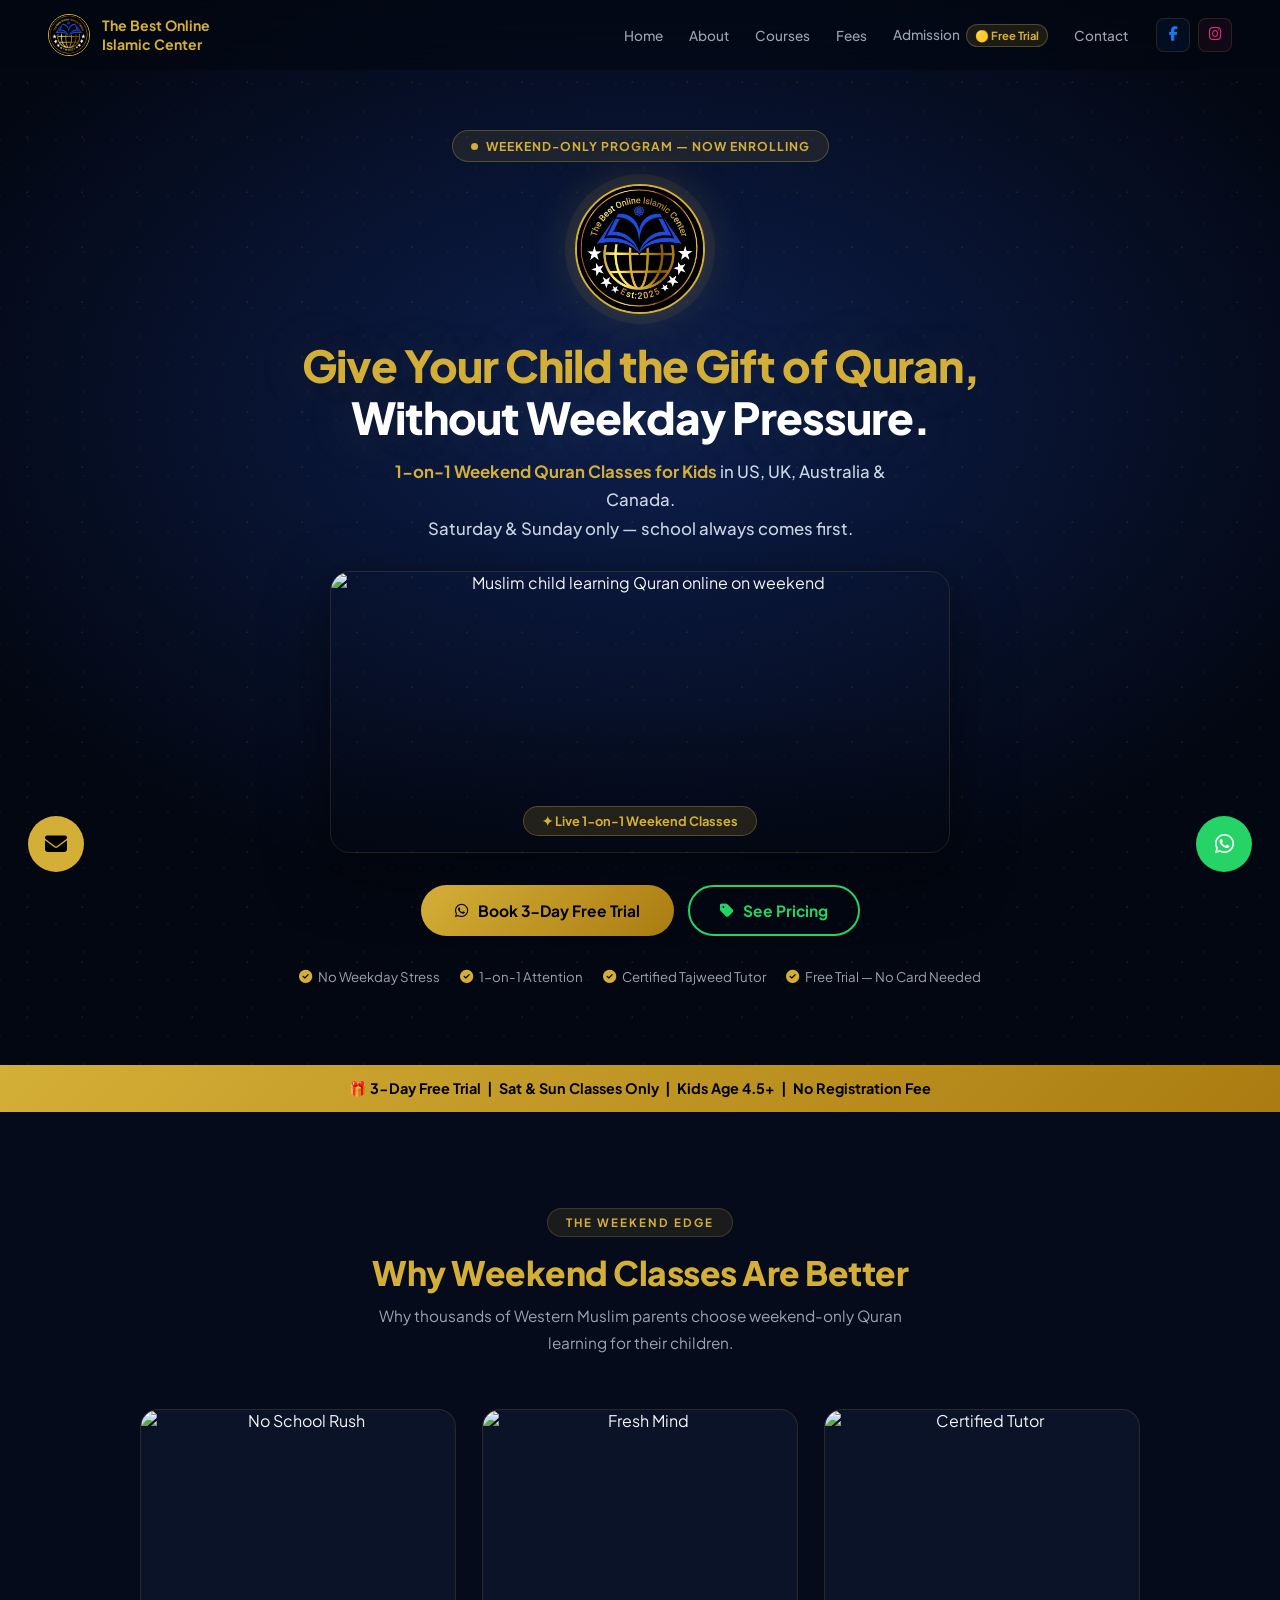
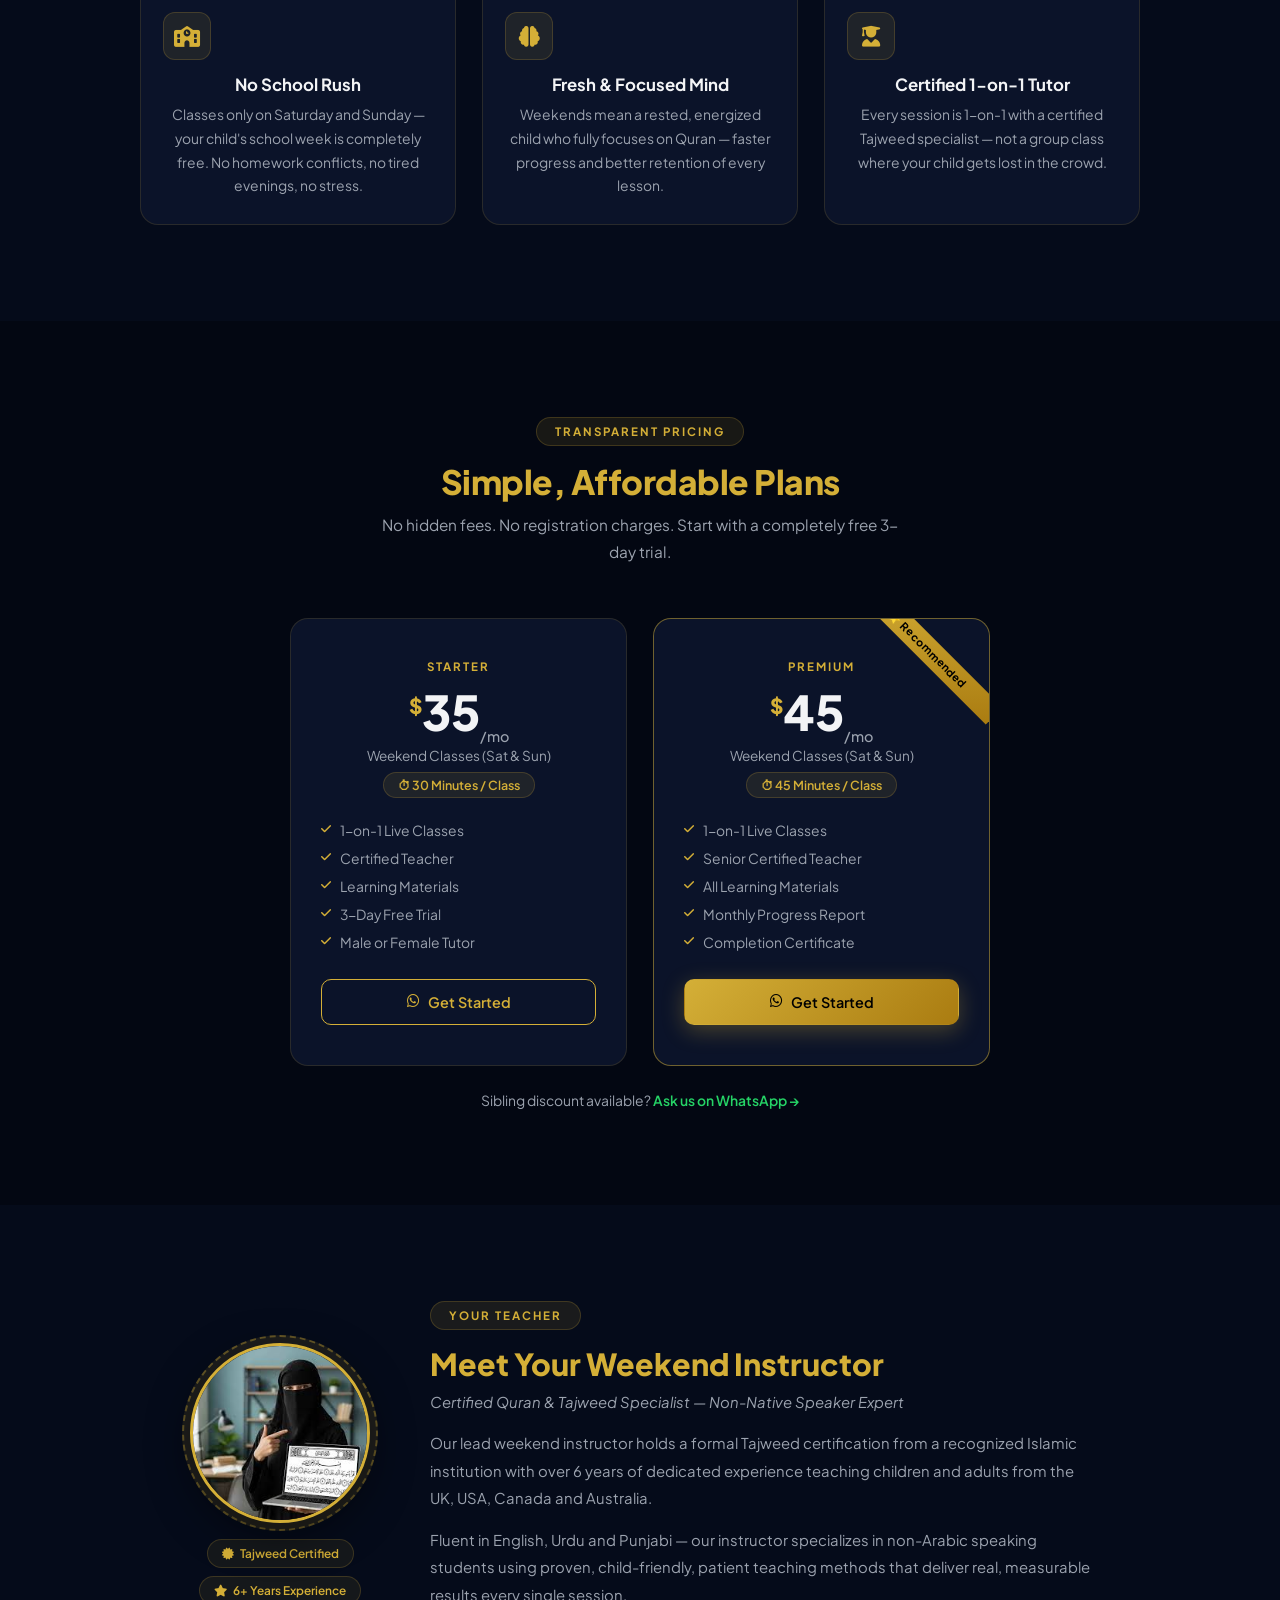
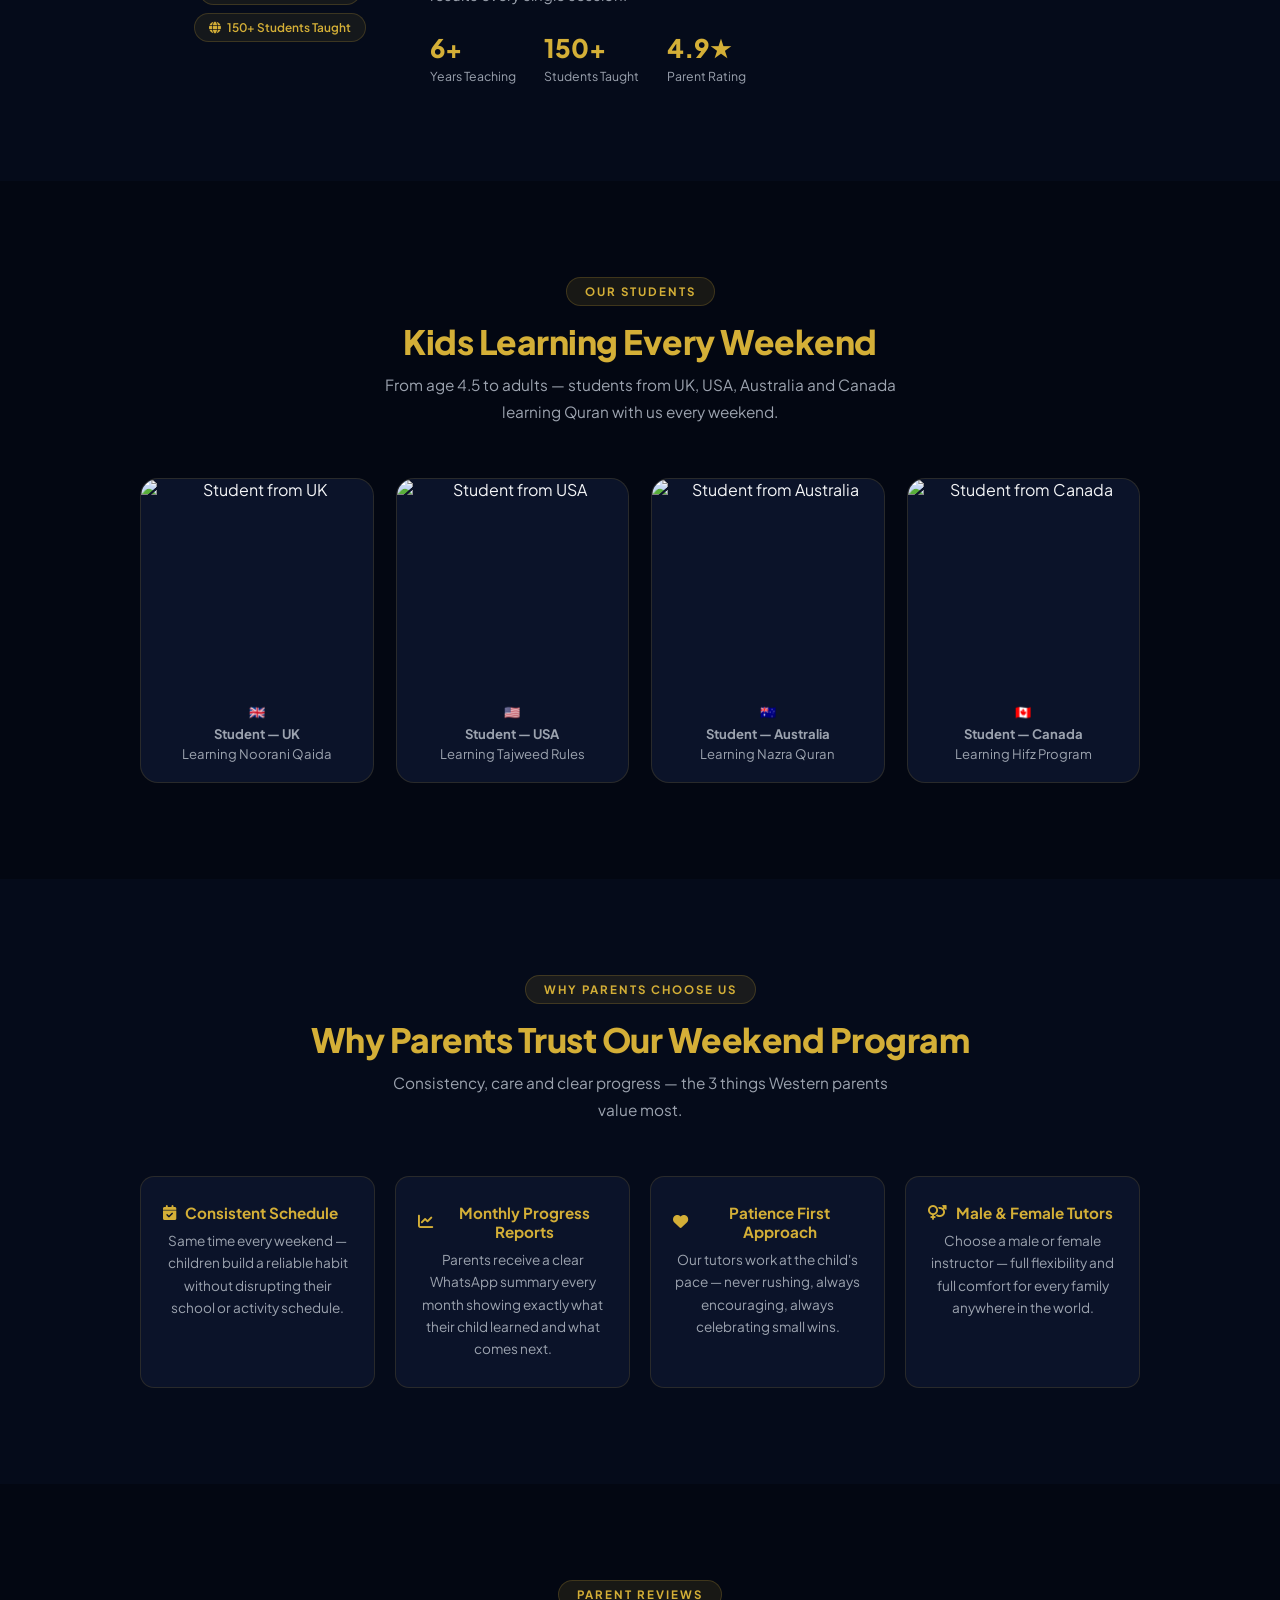
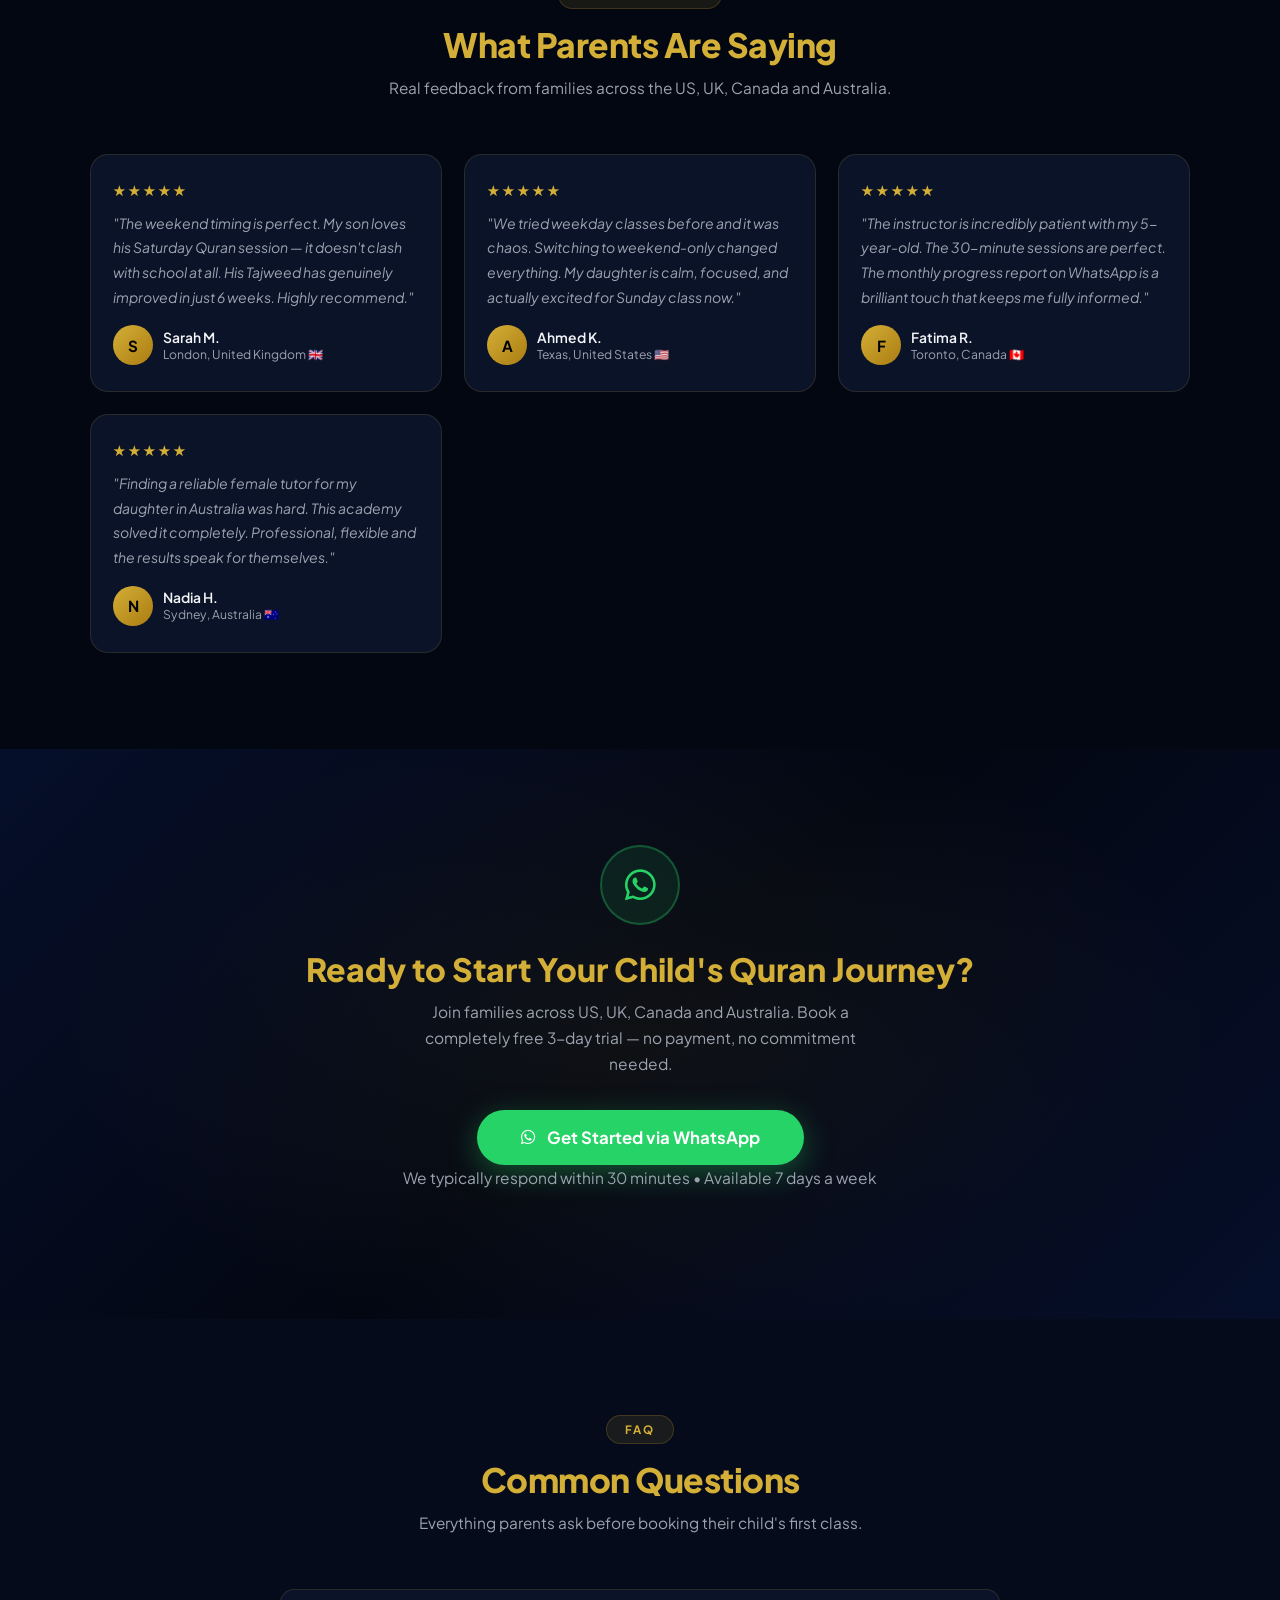
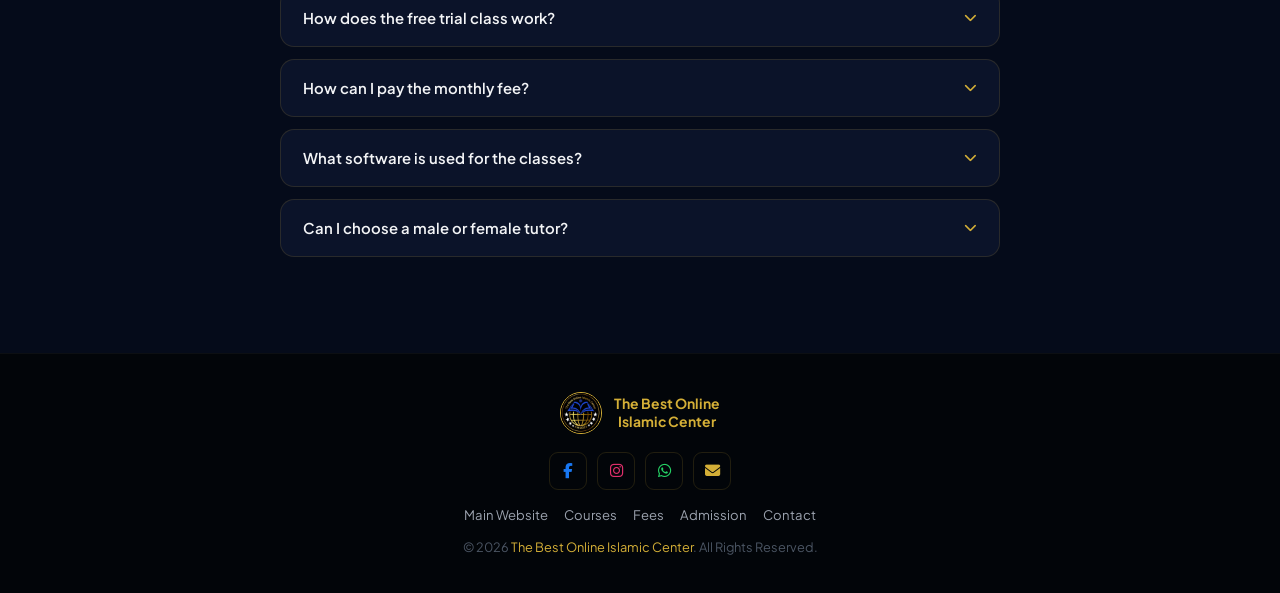
==== weekend/index.html @ c12f4751 "Add files via upload" ====
<!DOCTYPE html>
<html lang="en">
<head>
<meta charset="UTF-8">
<meta name="viewport" content="width=device-width, initial-scale=1.0">
<title>Weekend Quran Classes for Kids | The Best Online Islamic Center</title>
<meta name="description" content="1-on-1 Weekend Quran classes for kids in US, UK, Australia and Canada. No weekday stress. Certified tutors. Book your free 3-day trial today.">
<link rel="preconnect" href="https://fonts.googleapis.com">
<link rel="preconnect" href="https://fonts.gstatic.com" crossorigin>
<link href="https://fonts.googleapis.com/css2?family=Plus+Jakarta+Sans:wght@400;500;600;700;800&display=swap" rel="stylesheet">
<link rel="stylesheet" href="https://cdnjs.cloudflare.com/ajax/libs/font-awesome/6.5.0/css/all.min.css">
<style>
:root{
  --gold:#D4AF37;--gold-dark:#AA7C11;
  --bg:#030712;--bg2:#050b1a;--card:#0b1329;
  --border:rgba(212,175,55,0.15);--border-h:rgba(212,175,55,0.45);
  --text:#f3f4f6;--muted:#9ca3af;
  --green:#25D366;--green-d:#1ebe57;
  --fb:#1877F2;--ig:#E1306C;--r:18px;
}
html{scroll-behavior:smooth;}
*{margin:0;padding:0;box-sizing:border-box;font-family:'Plus Jakarta Sans',sans-serif;}
body{background:var(--bg);color:var(--text);overflow-x:hidden;}

/* ══ NAVBAR ══ */
nav{position:fixed;top:0;left:0;width:100%;z-index:999;background:rgba(3,7,18,0.6);backdrop-filter:blur(20px);-webkit-backdrop-filter:blur(20px);border-bottom:1px solid transparent;height:70px;padding:0 48px;display:flex;align-items:center;justify-content:space-between;transition:all .35s;}
nav.scrolled{background:rgba(3,7,18,0.97);border-bottom-color:rgba(212,175,55,0.3);}
.nav-logo{display:flex;align-items:center;gap:12px;text-decoration:none;}
.nav-logo img{width:42px;height:42px;border-radius:50%;border:1.5px solid var(--gold);object-fit:cover;}
.nav-logo span{color:var(--gold);font-size:.88rem;font-weight:700;line-height:1.3;}
.nav-right{display:flex;align-items:center;gap:6px;}
.nav-links{display:flex;align-items:center;gap:2px;list-style:none;}
.nav-links a{color:var(--muted);text-decoration:none;font-size:.85rem;font-weight:500;padding:7px 12px;border-radius:8px;transition:all .25s;white-space:nowrap;}
.nav-links a:hover{color:var(--gold);background:rgba(212,175,55,.08);}
.nav-badge{display:inline-flex;align-items:center;gap:5px;background:rgba(212,175,55,.12);border:1px solid rgba(212,175,55,.3);color:var(--gold);font-size:.7rem;font-weight:700;padding:3px 8px;border-radius:50px;margin-left:4px;animation:badgeBlink 2s ease-in-out infinite;}
@keyframes badgeBlink{0%,100%{opacity:1;}50%{opacity:.5;}}
.nav-socials{display:flex;align-items:center;gap:8px;margin-left:10px;}
.nav-socials a{width:34px;height:34px;border-radius:8px;display:flex;align-items:center;justify-content:center;font-size:.9rem;text-decoration:none;border:1px solid var(--border);transition:all .25s;}
.nsf{color:var(--fb);background:rgba(24,119,242,.07);}
.nsf:hover{background:rgba(24,119,242,.18);border-color:rgba(24,119,242,.4);transform:translateY(-2px);}
.nsi{color:var(--ig);background:rgba(225,48,108,.07);}
.nsi:hover{background:rgba(225,48,108,.18);border-color:rgba(225,48,108,.4);transform:translateY(-2px);}
.hamburger{display:none;flex-direction:column;gap:5px;cursor:pointer;padding:5px;background:none;border:none;}
.hamburger span{display:block;width:24px;height:2px;background:var(--gold);border-radius:2px;transition:all .3s;}
.hamburger.active span:nth-child(1){transform:translateY(7px) rotate(45deg);}
.hamburger.active span:nth-child(2){opacity:0;}
.hamburger.active span:nth-child(3){transform:translateY(-7px) rotate(-45deg);}
.mob-menu{display:none;position:fixed;top:70px;left:0;width:100%;background:rgba(3,7,18,.98);border-bottom:1px solid var(--border);padding:18px 24px;z-index:998;flex-direction:column;gap:4px;}
.mob-menu.open{display:flex;}
.mob-menu a{color:var(--muted);text-decoration:none;font-size:.97rem;font-weight:500;padding:11px 14px;border-radius:8px;transition:all .25s;}
.mob-menu a:hover{color:var(--gold);background:rgba(212,175,55,.08);}
.mob-socials{display:flex;gap:10px;padding:10px 14px 4px;}
.mob-socials a{width:38px;height:38px;border-radius:8px;display:flex;align-items:center;justify-content:center;font-size:1rem;text-decoration:none;border:1px solid var(--border);transition:all .25s;}

/* ══ HERO ══ */
.hero{min-height:100vh;display:flex;flex-direction:column;justify-content:center;align-items:center;text-align:center;background:radial-gradient(ellipse 90% 70% at 50% 38%,#0d1f4e 0%,#030712 68%);padding:130px 20px 80px;position:relative;overflow:hidden;}
.hero::before{content:'';position:absolute;inset:0;pointer-events:none;background-image:radial-gradient(circle,rgba(212,175,55,.1) 1px,transparent 1px),radial-gradient(circle,rgba(212,175,55,.05) 1px,transparent 1px);background-size:55px 55px,28px 28px;background-position:0 0,14px 14px;}
.particles{position:absolute;inset:0;pointer-events:none;overflow:hidden;}
.particle{position:absolute;border-radius:50%;background:var(--gold);opacity:0;animation:floatUp linear infinite;}
@keyframes floatUp{0%{opacity:0;transform:translateY(0) scale(0);}10%{opacity:.5;}90%{opacity:.15;}100%{opacity:0;transform:translateY(-100vh) scale(1.4);}}
.hero-badge{display:inline-flex;align-items:center;gap:8px;background:rgba(212,175,55,.1);border:1px solid rgba(212,175,55,.3);color:var(--gold);font-size:.76rem;font-weight:700;letter-spacing:1px;padding:7px 18px;border-radius:50px;margin-bottom:22px;position:relative;z-index:1;text-transform:uppercase;}
.hero-badge .dot{width:7px;height:7px;border-radius:50%;background:var(--gold);animation:dotBlink 1.5s ease-in-out infinite;}
@keyframes dotBlink{0%,100%{opacity:1;}50%{opacity:.2;}}
.hero-logo{width:130px;height:130px;border-radius:50%;object-fit:cover;border:2.5px solid var(--gold);box-shadow:0 0 0 10px rgba(212,175,55,.07),0 0 50px rgba(212,175,55,.2);margin-bottom:26px;position:relative;z-index:1;animation:floatLogo 4s ease-in-out infinite;}
@keyframes floatLogo{0%,100%{transform:translateY(0);box-shadow:0 0 0 10px rgba(212,175,55,.07),0 0 50px rgba(212,175,55,.2);}50%{transform:translateY(-10px);box-shadow:0 0 0 16px rgba(212,175,55,.04),0 0 75px rgba(212,175,55,.32);}}
.hero h1{color:var(--gold);font-size:2.75rem;font-weight:800;letter-spacing:-1px;max-width:720px;line-height:1.18;margin-bottom:14px;text-shadow:0 0 60px rgba(212,175,55,.2);position:relative;z-index:1;}
.hero h1 em{color:#fff;font-style:normal;}
.hero-sub{color:#cbd5e1;font-size:1.05rem;font-weight:500;max-width:560px;line-height:1.7;margin-bottom:28px;position:relative;z-index:1;}
.hero-sub strong{color:var(--gold);}

/* HERO IMAGE SLOT */
.hero-img-wrap{width:100%;max-width:620px;border-radius:20px;overflow:hidden;margin-bottom:32px;position:relative;z-index:1;border:1px solid var(--border);box-shadow:0 20px 60px rgba(0,0,0,.5);}
/* =============================================
   📌 HERO IMAGE — Replace src with your image
   Recommended: A child reading Quran / learning
   Size: 1200x600px | Format: JPG or JPEG
   File name example: hero-kids.jpg
   ============================================= */
.hero-img-wrap img{width:100%;height:280px;object-fit:cover;display:block;}
.hero-img-overlay{position:absolute;inset:0;background:linear-gradient(to top,rgba(3,7,18,.65) 0%,transparent 50%);}
.hero-img-label{position:absolute;bottom:16px;left:50%;transform:translateX(-50%);background:rgba(212,175,55,.15);backdrop-filter:blur(8px);border:1px solid rgba(212,175,55,.3);color:var(--gold);font-size:.8rem;font-weight:700;padding:6px 18px;border-radius:50px;white-space:nowrap;}

.hero-btns{display:flex;gap:14px;flex-wrap:wrap;justify-content:center;z-index:1;position:relative;margin-bottom:32px;}
.btn-gold{display:inline-flex;align-items:center;gap:9px;background:linear-gradient(135deg,var(--gold),var(--gold-dark));color:#000;padding:15px 34px;border-radius:50px;font-weight:700;font-size:.97rem;text-decoration:none;animation:ctaPulse 2.5s ease-out infinite;transition:transform .3s,box-shadow .3s;}
.btn-gold:hover{transform:translateY(-4px);box-shadow:0 14px 38px rgba(212,175,55,.5);animation:none;}
@keyframes ctaPulse{0%{box-shadow:0 0 0 0 rgba(212,175,55,.5);}70%{box-shadow:0 0 0 18px rgba(212,175,55,0);}100%{box-shadow:0 0 0 0 rgba(212,175,55,0);}}
.btn-outline-green{display:inline-flex;align-items:center;gap:9px;border:2px solid var(--green);color:var(--green);padding:14px 30px;border-radius:50px;font-weight:700;font-size:.97rem;text-decoration:none;transition:all .3s;}
.btn-outline-green:hover{background:var(--green);color:#fff;box-shadow:0 8px 28px rgba(37,211,102,.35);}
.trust-row{display:flex;gap:20px;flex-wrap:wrap;justify-content:center;z-index:1;position:relative;}
.trust-item{color:var(--muted);font-size:.83rem;display:flex;align-items:center;gap:6px;}
.trust-item i{color:var(--gold);}

/* ══ GOLD STRIP ══ */
.gold-strip{background:linear-gradient(135deg,var(--gold),var(--gold-dark));padding:14px 20px;text-align:center;}
.gold-strip p{color:#000;font-size:.9rem;font-weight:700;}

/* ══ SHARED ══ */
.sec{padding:96px 20px;}
.sec-inner{max-width:1100px;margin:0 auto;}
.sec-label{display:inline-block;background:rgba(212,175,55,.1);color:var(--gold);font-size:.72rem;font-weight:700;letter-spacing:2px;text-transform:uppercase;padding:6px 18px;border-radius:50px;border:1px solid rgba(212,175,55,.2);margin-bottom:14px;}
.sec-title{font-size:2.1rem;font-weight:800;letter-spacing:-.5px;margin-bottom:10px;color:var(--gold);}
.sec-sub{color:var(--muted);font-size:.96rem;max-width:530px;margin:0 auto 52px;line-height:1.75;}
.center{text-align:center;}

/* ══ ADVANTAGE ══ */
.adv-sec{background:var(--bg2);}
.adv-grid{display:grid;grid-template-columns:repeat(auto-fit,minmax(280px,1fr));gap:26px;max-width:1000px;margin:0 auto;}
.adv-card{background:var(--card);border:1px solid var(--border);border-radius:var(--r);overflow:hidden;transition:all .35s;}
.adv-card:hover{transform:translateY(-8px);border-color:var(--border-h);box-shadow:0 22px 55px rgba(0,0,0,.5);}
/* ADVANTAGE CARD IMAGES */
.adv-img{height:180px;overflow:hidden;position:relative;}
.adv-img img{width:100%;height:100%;object-fit:cover;transition:transform .5s;display:block;}
.adv-card:hover .adv-img img{transform:scale(1.07);}
/* =============================================
   📌 ADVANTAGE IMAGE 1 — No School Rush
   Replace src with your image
   Suggested: Happy child relaxing on weekend
   File: adv1.jpg (800x400px)
   📌 ADVANTAGE IMAGE 2 — Fresh Mind
   Suggested: Focused child at desk
   File: adv2.jpg
   📌 ADVANTAGE IMAGE 3 — Certified Tutor
   Suggested: Online class screenshot / teacher
   File: adv3.jpg
   ============================================= */
.adv-body{padding:22px 22px 26px;}
.adv-icon{width:48px;height:48px;border-radius:12px;background:rgba(212,175,55,.1);border:1px solid rgba(212,175,55,.2);display:flex;align-items:center;justify-content:center;font-size:1.3rem;color:var(--gold);margin-bottom:14px;}
.adv-body h3{font-size:1.05rem;font-weight:700;margin-bottom:8px;}
.adv-body p{color:var(--muted);font-size:.87rem;line-height:1.7;}

/* ══ PRICING ══ */
.pricing-sec{background:var(--bg);}
.pricing-grid{display:grid;grid-template-columns:repeat(auto-fit,minmax(270px,1fr));gap:26px;max-width:700px;margin:0 auto 26px;}
.price-card{background:var(--card);border:1px solid var(--border);border-radius:var(--r);padding:40px 30px;text-align:center;position:relative;overflow:hidden;transition:all .35s;}
.price-card:hover{transform:translateY(-8px);border-color:var(--border-h);box-shadow:0 22px 55px rgba(0,0,0,.5);}
.price-card.featured{border-color:rgba(212,175,55,.5);}
.price-card.featured::before{content:'⭐ Recommended';position:absolute;top:18px;right:-32px;background:linear-gradient(135deg,var(--gold),var(--gold-dark));color:#000;font-size:.68rem;font-weight:700;padding:5px 42px;transform:rotate(45deg);letter-spacing:.5px;}
.price-tag{color:var(--gold);font-size:.72rem;font-weight:700;letter-spacing:2px;text-transform:uppercase;margin-bottom:14px;}
.price-amt{font-size:3rem;font-weight:800;color:var(--text);line-height:1;margin-bottom:4px;}
.price-amt sup{font-size:1.3rem;vertical-align:super;color:var(--gold);}
.price-amt sub{font-size:.9rem;color:var(--muted);font-weight:500;}
.price-dur{color:var(--muted);font-size:.85rem;margin-bottom:8px;}
.price-len{display:inline-block;background:rgba(212,175,55,.1);border:1px solid rgba(212,175,55,.2);color:var(--gold);font-size:.78rem;font-weight:600;padding:4px 14px;border-radius:50px;margin-bottom:24px;}
.price-feats{list-style:none;margin-bottom:28px;display:flex;flex-direction:column;gap:11px;}
.price-feats li{color:var(--muted);font-size:.87rem;display:flex;align-items:center;gap:9px;}
.price-feats li i{color:var(--gold);font-size:.72rem;flex-shrink:0;}
.btn-price{display:inline-flex;align-items:center;justify-content:center;gap:8px;width:100%;padding:13px;background:transparent;border:1.5px solid var(--gold);color:var(--gold);border-radius:10px;text-decoration:none;font-weight:600;font-size:.9rem;transition:all .3s;}
.btn-price:hover,.price-card.featured .btn-price{background:linear-gradient(135deg,var(--gold),var(--gold-dark));color:#000;border-color:transparent;box-shadow:0 6px 22px rgba(212,175,55,.3);}
.pricing-note{color:var(--muted);font-size:.87rem;text-align:center;}
.pricing-note a{color:var(--green);text-decoration:none;font-weight:600;}

/* ══ INSTRUCTOR ══ */
.inst-sec{background:var(--bg2);}
.inst-grid{display:grid;grid-template-columns:auto 1fr;gap:60px;max-width:900px;margin:0 auto;align-items:center;}
.inst-visual{display:flex;flex-direction:column;align-items:center;gap:16px;}
.inst-av{position:relative;width:180px;height:180px;}
/* =============================================
   📌 INSTRUCTOR IMAGE
   Replace src="/teacher1.jpeg" with your image
   Recommended size: 400x400px circle crop
   File: teacher1.jpeg (already in your folder)
   ============================================= */
.inst-av img{width:180px;height:180px;border-radius:50%;object-fit:cover;border:3px solid var(--gold);box-shadow:0 0 0 8px rgba(212,175,55,.1),0 12px 40px rgba(0,0,0,.5);position:relative;z-index:1;}
.inst-av::before{content:'';position:absolute;inset:-8px;border-radius:50%;border:2px dashed rgba(212,175,55,.4);animation:spinR 14s linear infinite;}
@keyframes spinR{to{transform:rotate(360deg);}}
.inst-bdg-list{display:flex;flex-direction:column;gap:8px;align-items:center;}
.inst-bdg{display:inline-flex;align-items:center;gap:6px;background:rgba(212,175,55,.08);border:1px solid rgba(212,175,55,.2);color:var(--gold);font-size:.74rem;font-weight:600;padding:6px 14px;border-radius:50px;white-space:nowrap;}
.inst-text h2{font-size:1.9rem;font-weight:800;color:var(--gold);margin-bottom:6px;}
.inst-sub{color:var(--muted);font-size:.9rem;margin-bottom:20px;font-style:italic;}
.inst-text p{color:var(--muted);font-size:.93rem;line-height:1.85;margin-bottom:14px;}
.inst-stats{display:flex;gap:28px;flex-wrap:wrap;margin-top:22px;}
.inst-stat strong{display:block;color:var(--gold);font-size:1.6rem;font-weight:800;}
.inst-stat span{color:var(--muted);font-size:.77rem;}

/* ══ STUDENTS SECTION ══ */
.students-sec{background:var(--bg);}
.students-grid{display:grid;grid-template-columns:repeat(auto-fit,minmax(210px,1fr));gap:22px;max-width:1000px;margin:0 auto;}
.student-card{background:var(--card);border:1px solid var(--border);border-radius:var(--r);overflow:hidden;transition:all .35s;text-align:center;}
.student-card:hover{transform:translateY(-6px);border-color:var(--border-h);box-shadow:0 18px 48px rgba(0,0,0,.5);}
.student-img{height:210px;overflow:hidden;}
/* =============================================
   📌 STUDENT IMAGES — 4 cards
   Replace each src below with your own image
   Recommended: Kids studying / learning online
   Sizes: 400x420px | Format: JPG or JPEG

   CARD 1: student1.jpg  — UK Student
   CARD 2: student2.jpg  — USA Student
   CARD 3: student3.jpg  — Australia Student
   CARD 4: student4.jpg  — Canada Student

   Put these files in your main project folder
   ============================================= */
.student-img img{width:100%;height:100%;object-fit:cover;display:block;transition:transform .5s;}
.student-card:hover .student-img img{transform:scale(1.06);}
.student-body{padding:14px 16px 20px;}
.student-flag{font-size:1.4rem;margin-bottom:5px;}
.student-name{color:var(--gold);font-size:.9rem;font-weight:700;margin-bottom:3px;}
.student-body p{color:var(--muted);font-size:.82rem;}

/* ══ WHY US ══ */
.why-sec{background:var(--bg2);}
.why-grid{display:grid;grid-template-columns:repeat(auto-fit,minmax(220px,1fr));gap:20px;max-width:1000px;margin:0 auto;}
.why-card{background:var(--card);border:1px solid var(--border);border-radius:14px;padding:26px 22px;transition:all .3s;}
.why-card:hover{border-color:var(--border-h);transform:translateY(-4px);box-shadow:0 16px 45px rgba(0,0,0,.45);}
.why-card h4{color:var(--gold);font-size:.95rem;font-weight:700;margin-bottom:8px;display:flex;align-items:center;gap:9px;}
.why-card p{color:var(--muted);font-size:.85rem;line-height:1.65;}

/* ══ REVIEWS ══ */
.reviews-sec{background:var(--bg);}
.reviews-grid{display:grid;grid-template-columns:repeat(auto-fit,minmax(260px,1fr));gap:22px;max-width:1100px;margin:0 auto;}
.rev-card{background:var(--card);border:1px solid var(--border);border-radius:var(--r);padding:26px 22px;text-align:left;transition:all .35s;}
.rev-card:hover{border-color:var(--border-h);transform:translateY(-5px);box-shadow:0 18px 48px rgba(0,0,0,.5);}
.rev-stars{color:var(--gold);font-size:.9rem;margin-bottom:12px;letter-spacing:2px;}
.rev-text{color:var(--muted);font-size:.88rem;line-height:1.75;margin-bottom:16px;font-style:italic;}
.rev-author{display:flex;align-items:center;gap:10px;}
.rev-av{width:40px;height:40px;border-radius:50%;flex-shrink:0;background:linear-gradient(135deg,var(--gold),var(--gold-dark));display:flex;align-items:center;justify-content:center;font-size:.95rem;font-weight:700;color:#000;}
.rev-name{color:var(--text);font-size:.87rem;font-weight:600;}
.rev-loc{color:var(--muted);font-size:.76rem;}

/* ══ WHATSAPP CTA ══ */
.wa-sec{background:linear-gradient(135deg,#060f2a 0%,#030712 50%,#060f2a 100%);padding:96px 20px;text-align:center;position:relative;overflow:hidden;}
.wa-sec::before{content:'';position:absolute;inset:0;background:radial-gradient(ellipse 65% 80% at 50% 50%,rgba(212,175,55,.06) 0%,transparent 70%);pointer-events:none;}
.wa-icon{width:80px;height:80px;border-radius:50%;background:rgba(37,211,102,.1);border:2px solid rgba(37,211,102,.3);display:flex;align-items:center;justify-content:center;font-size:2.2rem;color:var(--green);margin:0 auto 24px;animation:waPulse 2s ease-in-out infinite;position:relative;z-index:1;}
@keyframes waPulse{0%,100%{box-shadow:0 0 0 0 rgba(37,211,102,.4);}50%{box-shadow:0 0 0 16px rgba(37,211,102,.05);}}
.wa-sec h2{font-size:2rem;font-weight:800;color:var(--gold);margin-bottom:10px;position:relative;z-index:1;}
.wa-sec p{color:var(--muted);font-size:.97rem;max-width:480px;margin:0 auto 32px;line-height:1.7;position:relative;z-index:1;}
.btn-wa-big{display:inline-flex;align-items:center;gap:11px;background:var(--green);color:#fff;padding:17px 44px;border-radius:50px;font-weight:700;font-size:1.05rem;text-decoration:none;box-shadow:0 8px 30px rgba(37,211,102,.35);transition:all .3s;position:relative;z-index:1;}
.btn-wa-big:hover{background:var(--green-d);transform:translateY(-4px);box-shadow:0 14px 42px rgba(37,211,102,.5);}
.wa-note{color:var(--muted);font-size:.8rem;margin-top:14px;position:relative;z-index:1;}

/* ══ FAQ ══ */
.faq-sec{background:var(--bg2);}
.faq-list{max-width:720px;margin:0 auto;display:flex;flex-direction:column;gap:12px;}
.faq-item{background:var(--card);border:1px solid var(--border);border-radius:14px;overflow:hidden;transition:border-color .3s;}
.faq-item.open{border-color:rgba(212,175,55,.4);}
.faq-q{display:flex;align-items:center;justify-content:space-between;padding:19px 22px;cursor:pointer;font-weight:600;font-size:.93rem;transition:color .25s;user-select:none;}
.faq-q:hover{color:var(--gold);}
.faq-q i{color:var(--gold);font-size:.8rem;transition:transform .3s;flex-shrink:0;margin-left:12px;}
.faq-item.open .faq-q i{transform:rotate(180deg);}
.faq-a{max-height:0;overflow:hidden;transition:max-height .4s ease;}
.faq-item.open .faq-a{max-height:200px;}
.faq-a p{padding:0 22px 18px;color:var(--muted);font-size:.89rem;line-height:1.75;}

/* ══ FOOTER ══ */
footer{background:#020509;border-top:1px solid rgba(255,255,255,.04);padding:38px 20px;text-align:center;}
.footer-logo{display:flex;align-items:center;justify-content:center;gap:12px;margin-bottom:18px;}
.footer-logo img{width:42px;height:42px;border-radius:50%;border:1.5px solid var(--gold);object-fit:cover;}
.footer-logo span{color:var(--gold);font-size:.87rem;font-weight:700;line-height:1.3;}
.footer-social{display:flex;justify-content:center;gap:10px;margin-bottom:16px;}
.footer-social a{width:38px;height:38px;border-radius:9px;display:flex;align-items:center;justify-content:center;font-size:.95rem;text-decoration:none;border:1px solid var(--border);transition:all .25s;}
.fs-fb{color:var(--fb);}.fs-fb:hover{background:rgba(24,119,242,.15);border-color:rgba(24,119,242,.4);}
.fs-ig{color:var(--ig);}.fs-ig:hover{background:rgba(225,48,108,.15);border-color:rgba(225,48,108,.4);}
.fs-wa{color:var(--green);}.fs-wa:hover{background:rgba(37,211,102,.15);border-color:rgba(37,211,102,.4);}
.fs-em{color:var(--gold);}.fs-em:hover{background:rgba(212,175,55,.15);border-color:rgba(212,175,55,.4);}
.footer-nav{display:flex;justify-content:center;gap:16px;flex-wrap:wrap;margin-bottom:16px;}
.footer-nav a{color:var(--muted);text-decoration:none;font-size:.82rem;transition:color .25s;}
.footer-nav a:hover{color:var(--gold);}
footer p{color:#4b5563;font-size:.8rem;}
footer span{color:var(--gold);}

/* ══ FLOATING ══ */
.float-btn{position:fixed;width:56px;height:56px;border-radius:50%;display:flex;align-items:center;justify-content:center;font-size:22px;text-decoration:none;z-index:1000;transition:transform .3s;}
.float-btn:hover{transform:scale(1.12);}
.fwa{bottom:28px;right:28px;background:var(--green);color:#fff;animation:hbeat 2s ease-in-out infinite;}
.fem{bottom:28px;left:28px;background:var(--gold);color:#000;animation:hbeat 2s ease-in-out infinite .5s;}
@keyframes hbeat{0%,100%{box-shadow:0 0 0 0 rgba(37,211,102,.5);}40%{box-shadow:0 0 0 13px rgba(37,211,102,.1);}80%{box-shadow:0 0 0 5px rgba(37,211,102,.03);}}

/* ══ RESPONSIVE ══ */
@media(max-width:900px){.inst-grid{grid-template-columns:1fr;text-align:center;}.inst-stats{justify-content:center;}.inst-bdg-list{flex-direction:row;flex-wrap:wrap;justify-content:center;}}
@media(max-width:768px){nav{padding:0 18px;}.nav-right{display:none;}.hamburger{display:flex;}.hero h1{font-size:1.9rem;}.sec-title{font-size:1.75rem;}.pricing-grid{grid-template-columns:1fr;}.students-grid{grid-template-columns:repeat(2,1fr);}}
@media(max-width:480px){.hero-btns{flex-direction:column;align-items:center;}.trust-row{flex-direction:column;align-items:center;gap:10px;}.students-grid{grid-template-columns:1fr;}}
</style>
</head>
<body>

<!-- ══ NAVBAR ══ -->
<nav id="navbar">
  <a href="/index.html" class="nav-logo">
    <!-- 📌 LOGO: File = logo.jpg (already in your folder) -->
    <img src="/logo.jpg" alt="Logo">
    <span>The Best Online<br>Islamic Center</span>
  </a>
  <div class="nav-right">
    <ul class="nav-links">
      <li><a href="/index.html">Home</a></li>
      <li><a href="/index.html#about">About</a></li>
      <li><a href="/index.html#courses">Courses</a></li>
      <li><a href="/index.html#fees">Fees</a></li>
      <li><a href="/index.html#admission">Admission <span class="nav-badge">🟡 Free Trial</span></a></li>
      <li><a href="/index.html#contact">Contact</a></li>
    </ul>
    <div class="nav-socials">
      <a href="https://www.facebook.com/share/1CseXfsN4n/" target="_blank" class="nsf"><i class="fa-brands fa-facebook-f"></i></a>
      <a href="https://www.instagram.com/the.best.online.islamic.center" target="_blank" class="nsi"><i class="fa-brands fa-instagram"></i></a>
    </div>
  </div>
  <button class="hamburger" id="hamburger"><span></span><span></span><span></span></button>
</nav>

<!-- Mobile Menu -->
<div class="mob-menu" id="mobMenu">
  <a href="/index.html" onclick="closeMob()">Home</a>
  <a href="/index.html#about" onclick="closeMob()">About</a>
  <a href="/index.html#courses" onclick="closeMob()">Courses</a>
  <a href="/index.html#fees" onclick="closeMob()">Fees</a>
  <a href="/index.html#admission" onclick="closeMob()">Admission</a>
  <a href="/index.html#contact" onclick="closeMob()">Contact</a>
  <div class="mob-socials">
    <a href="https://www.facebook.com/share/1CseXfsN4n/" target="_blank" class="nsf"><i class="fa-brands fa-facebook-f"></i></a>
    <a href="https://www.instagram.com/the.best.online.islamic.center" target="_blank" class="nsi"><i class="fa-brands fa-instagram"></i></a>
  </div>
</div>

<!-- ══ HERO ══ -->
<section class="hero" id="hero">
  <div class="particles" id="particles"></div>
  <div class="hero-badge"><span class="dot"></span> Weekend-Only Program — Now Enrolling</div>
  <!-- 📌 LOGO in hero -->
  <img src="/logo.jpg" class="hero-logo" alt="Logo">
  <h1>Give Your Child the Gift of Quran, <em>Without Weekday Pressure.</em></h1>
  <p class="hero-sub"><strong>1-on-1 Weekend Quran Classes for Kids</strong> in US, UK, Australia & Canada.<br>Saturday & Sunday only — school always comes first.</p>

  <!-- =============================================
       📌 HERO MAIN IMAGE
       Replace "hero-kids.jpg" with your image file
       Put the file in your main project folder
       Best size: 1200x500px | JPG or JPEG
       Suggested content: Child learning Quran online
       ============================================= -->
  <div class="hero-img-wrap">
    <img src="/hero-kids.jpg" alt="Muslim child learning Quran online on weekend">
    <div class="hero-img-overlay"></div>
    <span class="hero-img-label">✦ Live 1-on-1 Weekend Classes</span>
  </div>

  <div class="hero-btns">
    <a href="https://wa.me/923139271282?text=Assalamualaikum%20I%20am%20interested%20in%20Weekend%20Quran%20classes%20for%20my%20child." class="btn-gold" target="_blank">
      <i class="fa-brands fa-whatsapp"></i> Book 3-Day Free Trial
    </a>
    <a href="#pricing" class="btn-outline-green">
      <i class="fa-solid fa-tag"></i> See Pricing
    </a>
  </div>
  <div class="trust-row">
    <span class="trust-item"><i class="fa-solid fa-check-circle"></i> No Weekday Stress</span>
    <span class="trust-item"><i class="fa-solid fa-check-circle"></i> 1-on-1 Attention</span>
    <span class="trust-item"><i class="fa-solid fa-check-circle"></i> Certified Tajweed Tutor</span>
    <span class="trust-item"><i class="fa-solid fa-check-circle"></i> Free Trial — No Card Needed</span>
  </div>
</section>

<!-- ══ GOLD STRIP ══ -->
<div class="gold-strip">
  <p>🎁 3-Day Free Trial &nbsp;|&nbsp; Sat & Sun Classes Only &nbsp;|&nbsp; Kids Age 4.5+ &nbsp;|&nbsp; No Registration Fee</p>
</div>

<!-- ══ WEEKEND ADVANTAGE ══ -->
<section class="sec adv-sec" id="advantage">
  <div class="sec-inner center">
    <span class="sec-label">The Weekend Edge</span>
    <h2 class="sec-title">Why Weekend Classes Are Better</h2>
    <p class="sec-sub">Why thousands of Western Muslim parents choose weekend-only Quran learning for their children.</p>
    <div class="adv-grid">
      <div class="adv-card">
        <div class="adv-img">
          <!-- 📌 ADVANTAGE IMAGE 1
               File name: adv1.jpg
               Suggested: Happy child on weekend, relaxed
               Size: 800x400px -->
          <img src="/adv1.jpg" alt="No School Rush">
        </div>
        <div class="adv-body">
          <div class="adv-icon"><i class="fa-solid fa-school"></i></div>
          <h3>No School Rush</h3>
          <p>Classes only on Saturday and Sunday — your child's school week is completely free. No homework conflicts, no tired evenings, no stress.</p>
        </div>
      </div>
      <div class="adv-card">
        <div class="adv-img">
          <!-- 📌 ADVANTAGE IMAGE 2
               File name: adv2.jpg
               Suggested: Focused child studying happily
               Size: 800x400px -->
          <img src="/adv2.jpg" alt="Fresh Mind">
        </div>
        <div class="adv-body">
          <div class="adv-icon"><i class="fa-solid fa-brain"></i></div>
          <h3>Fresh & Focused Mind</h3>
          <p>Weekends mean a rested, energized child who fully focuses on Quran — faster progress and better retention of every lesson.</p>
        </div>
      </div>
      <div class="adv-card">
        <div class="adv-img">
          <!-- 📌 ADVANTAGE IMAGE 3
               File name: adv3.jpg
               Suggested: Online class / teacher with student
               Size: 800x400px -->
          <img src="/adv3.jpg" alt="Certified Tutor">
        </div>
        <div class="adv-body">
          <div class="adv-icon"><i class="fa-solid fa-user-graduate"></i></div>
          <h3>Certified 1-on-1 Tutor</h3>
          <p>Every session is 1-on-1 with a certified Tajweed specialist — not a group class where your child gets lost in the crowd.</p>
        </div>
      </div>
    </div>
  </div>
</section>

<!-- ══ PRICING ══ -->
<section class="sec pricing-sec" id="pricing">
  <div class="sec-inner center">
    <span class="sec-label">Transparent Pricing</span>
    <h2 class="sec-title">Simple, Affordable Plans</h2>
    <p class="sec-sub">No hidden fees. No registration charges. Start with a completely free 3-day trial.</p>
    <div class="pricing-grid">
      <div class="price-card">
        <p class="price-tag">Starter</p>
        <p class="price-amt"><sup>$</sup>35<sub>/mo</sub></p>
        <p class="price-dur">Weekend Classes (Sat & Sun)</p>
        <span class="price-len">⏱ 30 Minutes / Class</span>
        <ul class="price-feats">
          <li><i class="fa-solid fa-check"></i> 1-on-1 Live Classes</li>
          <li><i class="fa-solid fa-check"></i> Certified Teacher</li>
          <li><i class="fa-solid fa-check"></i> Learning Materials</li>
          <li><i class="fa-solid fa-check"></i> 3-Day Free Trial</li>
          <li><i class="fa-solid fa-check"></i> Male or Female Tutor</li>
        </ul>
        <a href="https://wa.me/923139271282?text=Assalamualaikum%20I%20am%20interested%20in%20Starter%20Weekend%20Plan%20%2435%2Fmonth." class="btn-price" target="_blank"><i class="fa-brands fa-whatsapp"></i> Get Started</a>
      </div>
      <div class="price-card featured">
        <p class="price-tag">Premium</p>
        <p class="price-amt"><sup>$</sup>45<sub>/mo</sub></p>
        <p class="price-dur">Weekend Classes (Sat & Sun)</p>
        <span class="price-len">⏱ 45 Minutes / Class</span>
        <ul class="price-feats">
          <li><i class="fa-solid fa-check"></i> 1-on-1 Live Classes</li>
          <li><i class="fa-solid fa-check"></i> Senior Certified Teacher</li>
          <li><i class="fa-solid fa-check"></i> All Learning Materials</li>
          <li><i class="fa-solid fa-check"></i> Monthly Progress Report</li>
          <li><i class="fa-solid fa-check"></i> Completion Certificate</li>
        </ul>
        <a href="https://wa.me/923139271282?text=Assalamualaikum%20I%20am%20interested%20in%20Premium%20Weekend%20Plan%20%2445%2Fmonth." class="btn-price" target="_blank"><i class="fa-brands fa-whatsapp"></i> Get Started</a>
      </div>
    </div>
    <p class="pricing-note">Sibling discount available? <a href="https://wa.me/923139271282?text=Assalamualaikum%20I%20want%20to%20ask%20about%20sibling%20discounts." target="_blank">Ask us on WhatsApp →</a></p>
  </div>
</section>

<!-- ══ INSTRUCTOR ══ -->
<section class="sec inst-sec" id="instructor">
  <div class="sec-inner">
    <div class="inst-grid">
      <div class="inst-visual">
        <div class="inst-av">
          <!-- 📌 INSTRUCTOR IMAGE
               File: teacher1.jpeg (already in your folder)
               Or replace with any professional photo
               Size: 400x400px circle -->
          <img src="/teacher1.jpeg" alt="Lead Instructor">
        </div>
        <div class="inst-bdg-list">
          <span class="inst-bdg"><i class="fa-solid fa-certificate"></i> Tajweed Certified</span>
          <span class="inst-bdg"><i class="fa-solid fa-star"></i> 6+ Years Experience</span>
          <span class="inst-bdg"><i class="fa-solid fa-globe"></i> 150+ Students Taught</span>
        </div>
      </div>
      <div class="inst-text">
        <span class="sec-label">Your Teacher</span>
        <h2>Meet Your Weekend Instructor</h2>
        <p class="inst-sub">Certified Quran & Tajweed Specialist — Non-Native Speaker Expert</p>
        <p>Our lead weekend instructor holds a formal Tajweed certification from a recognized Islamic institution with over 6 years of dedicated experience teaching children and adults from the UK, USA, Canada and Australia.</p>
        <p>Fluent in English, Urdu and Punjabi — our instructor specializes in non-Arabic speaking students using proven, child-friendly, patient teaching methods that deliver real, measurable results every single session.</p>
        <div class="inst-stats">
          <div class="inst-stat"><strong>6+</strong><span>Years Teaching</span></div>
          <div class="inst-stat"><strong>150+</strong><span>Students Taught</span></div>
          <div class="inst-stat"><strong>4.9★</strong><span>Parent Rating</span></div>
        </div>
      </div>
    </div>
  </div>
</section>

<!-- ══ STUDENTS SECTION ══ -->
<section class="sec students-sec" id="students">
  <div class="sec-inner center">
    <span class="sec-label">Our Students</span>
    <h2 class="sec-title">Kids Learning Every Weekend</h2>
    <p class="sec-sub">From age 4.5 to adults — students from UK, USA, Australia and Canada learning Quran with us every weekend.</p>
    <div class="students-grid">
      <div class="student-card">
        <div class="student-img">
          <!-- =============================================
               📌 STUDENT IMAGE 1 — UK Student
               File name: student1.jpg
               Put in your main project folder
               Suggested: Child reading Quran / on laptop
               Size: 400x420px
               ============================================= -->
          <img src="/student1.jpg" alt="Student from UK">
        </div>
        <div class="student-body">
          <p class="student-flag">🇬🇧</p>
          <p class="student-name">Student — UK</p>
          <p>Learning Noorani Qaida</p>
        </div>
      </div>
      <div class="student-card">
        <div class="student-img">
          <!-- 📌 STUDENT IMAGE 2 — USA Student
               File name: student2.jpg
               Suggested: Child with Quran / tablet -->
          <img src="/student2.jpg" alt="Student from USA">
        </div>
        <div class="student-body">
          <p class="student-flag">🇺🇸</p>
          <p class="student-name">Student — USA</p>
          <p>Learning Tajweed Rules</p>
        </div>
      </div>
      <div class="student-card">
        <div class="student-img">
          <!-- 📌 STUDENT IMAGE 3 — Australia Student
               File name: student3.jpg
               Suggested: Young child smiling with Quran -->
          <img src="/student3.jpg" alt="Student from Australia">
        </div>
        <div class="student-body">
          <p class="student-flag">🇦🇺</p>
          <p class="student-name">Student — Australia</p>
          <p>Learning Nazra Quran</p>
        </div>
      </div>
      <div class="student-card">
        <div class="student-img">
          <!-- 📌 STUDENT IMAGE 4 — Canada Student
               File name: student4.jpg
               Suggested: Child doing online class -->
          <img src="/student4.jpg" alt="Student from Canada">
        </div>
        <div class="student-body">
          <p class="student-flag">🇨🇦</p>
          <p class="student-name">Student — Canada</p>
          <p>Learning Hifz Program</p>
        </div>
      </div>
    </div>
  </div>
</section>

<!-- ══ WHY US ══ -->
<section class="sec why-sec" id="why">
  <div class="sec-inner center">
    <span class="sec-label">Why Parents Choose Us</span>
    <h2 class="sec-title">Why Parents Trust Our Weekend Program</h2>
    <p class="sec-sub">Consistency, care and clear progress — the 3 things Western parents value most.</p>
    <div class="why-grid">
      <div class="why-card">
        <h4><i class="fa-solid fa-calendar-check"></i> Consistent Schedule</h4>
        <p>Same time every weekend — children build a reliable habit without disrupting their school or activity schedule.</p>
      </div>
      <div class="why-card">
        <h4><i class="fa-solid fa-chart-line"></i> Monthly Progress Reports</h4>
        <p>Parents receive a clear WhatsApp summary every month showing exactly what their child learned and what comes next.</p>
      </div>
      <div class="why-card">
        <h4><i class="fa-solid fa-heart"></i> Patience First Approach</h4>
        <p>Our tutors work at the child's pace — never rushing, always encouraging, always celebrating small wins.</p>
      </div>
      <div class="why-card">
        <h4><i class="fa-solid fa-venus-mars"></i> Male & Female Tutors</h4>
        <p>Choose a male or female instructor — full flexibility and full comfort for every family anywhere in the world.</p>
      </div>
    </div>
  </div>
</section>

<!-- ══ REVIEWS ══ -->
<section class="sec reviews-sec" id="reviews">
  <div class="sec-inner center">
    <span class="sec-label">Parent Reviews</span>
    <h2 class="sec-title">What Parents Are Saying</h2>
    <p class="sec-sub">Real feedback from families across the US, UK, Canada and Australia.</p>
    <div class="reviews-grid">
      <div class="rev-card">
        <div class="rev-stars">★★★★★</div>
        <p class="rev-text">"The weekend timing is perfect. My son loves his Saturday Quran session — it doesn't clash with school at all. His Tajweed has genuinely improved in just 6 weeks. Highly recommend."</p>
        <div class="rev-author"><div class="rev-av">S</div><div><p class="rev-name">Sarah M.</p><p class="rev-loc">London, United Kingdom 🇬🇧</p></div></div>
      </div>
      <div class="rev-card">
        <div class="rev-stars">★★★★★</div>
        <p class="rev-text">"We tried weekday classes before and it was chaos. Switching to weekend-only changed everything. My daughter is calm, focused, and actually excited for Sunday class now."</p>
        <div class="rev-author"><div class="rev-av">A</div><div><p class="rev-name">Ahmed K.</p><p class="rev-loc">Texas, United States 🇺🇸</p></div></div>
      </div>
      <div class="rev-card">
        <div class="rev-stars">★★★★★</div>
        <p class="rev-text">"The instructor is incredibly patient with my 5-year-old. The 30-minute sessions are perfect. The monthly progress report on WhatsApp is a brilliant touch that keeps me fully informed."</p>
        <div class="rev-author"><div class="rev-av">F</div><div><p class="rev-name">Fatima R.</p><p class="rev-loc">Toronto, Canada 🇨🇦</p></div></div>
      </div>
      <div class="rev-card">
        <div class="rev-stars">★★★★★</div>
        <p class="rev-text">"Finding a reliable female tutor for my daughter in Australia was hard. This academy solved it completely. Professional, flexible and the results speak for themselves."</p>
        <div class="rev-author"><div class="rev-av">N</div><div><p class="rev-name">Nadia H.</p><p class="rev-loc">Sydney, Australia 🇦🇺</p></div></div>
      </div>
    </div>
  </div>
</section>

<!-- ══ WHATSAPP CTA ══ -->
<section class="wa-sec" id="start">
  <div class="wa-icon"><i class="fa-brands fa-whatsapp"></i></div>
  <h2>Ready to Start Your Child's Quran Journey?</h2>
  <p>Join families across US, UK, Canada and Australia. Book a completely free 3-day trial — no payment, no commitment needed.</p>
  <a href="https://wa.me/923139271282?text=Hi%2C%20I%E2%80%99m%20interested%20in%20Weekend%20Quran%20classes%20for%20my%20child." class="btn-wa-big" target="_blank">
    <i class="fa-brands fa-whatsapp"></i> Get Started via WhatsApp
  </a>
  <p class="wa-note">We typically respond within 30 minutes • Available 7 days a week</p>
</section>

<!-- ══ FAQ ══ -->
<section class="sec faq-sec" id="faq">
  <div class="sec-inner center">
    <span class="sec-label">FAQ</span>
    <h2 class="sec-title">Common Questions</h2>
    <p class="sec-sub">Everything parents ask before booking their child's first class.</p>
    <div class="faq-list">
      <div class="faq-item">
        <div class="faq-q">How does the free trial class work? <i class="fa-solid fa-chevron-down"></i></div>
        <div class="faq-a"><p>Simply message us on WhatsApp and we will schedule 3 completely free weekend sessions for your child. No registration fee, no credit card, no commitment. If you love it we continue — if not, no pressure at all.</p></div>
      </div>
      <div class="faq-item">
        <div class="faq-q">How can I pay the monthly fee? <i class="fa-solid fa-chevron-down"></i></div>
        <div class="faq-a"><p>We accept PayPal, bank transfer and all major online cards — making it easy for families in US, UK, Canada and Australia. Our team will guide you through the payment process on WhatsApp.</p></div>
      </div>
      <div class="faq-item">
        <div class="faq-q">What software is used for the classes? <i class="fa-solid fa-chevron-down"></i></div>
        <div class="faq-a"><p>All live 1-on-1 classes are held on Zoom or Skype — whichever you prefer. Both are completely free and work on any phone, tablet or laptop easily.</p></div>
      </div>
      <div class="faq-item">
        <div class="faq-q">Can I choose a male or female tutor? <i class="fa-solid fa-chevron-down"></i></div>
        <div class="faq-a"><p>Absolutely. We have both certified male and female tutors. Simply let us know your preference when you message us on WhatsApp and we will match you with the right teacher immediately.</p></div>
      </div>
    </div>
  </div>
</section>

<!-- ══ FOOTER ══ -->
<footer>
  <div class="footer-logo">
    <img src="/logo.jpg" alt="Logo">
    <span>The Best Online<br>Islamic Center</span>
  </div>
  <div class="footer-social">
    <a href="https://www.facebook.com/share/1CseXfsN4n/" target="_blank" class="fs-fb"><i class="fa-brands fa-facebook-f"></i></a>
    <a href="https://www.instagram.com/the.best.online.islamic.center" target="_blank" class="fs-ig"><i class="fa-brands fa-instagram"></i></a>
    <a href="https://wa.me/923139271282" target="_blank" class="fs-wa"><i class="fa-brands fa-whatsapp"></i></a>
    <a href="mailto:ka1800441@gmail.com" class="fs-em"><i class="fa-solid fa-envelope"></i></a>
  </div>
  <div class="footer-nav">
    <a href="/index.html">Main Website</a>
    <a href="/index.html#courses">Courses</a>
    <a href="/index.html#fees">Fees</a>
    <a href="/index.html#admission">Admission</a>
    <a href="/index.html#contact">Contact</a>
  </div>
  <p>&copy; 2026 <span>The Best Online Islamic Center</span>. All Rights Reserved.</p>
</footer>

<a href="mailto:ka1800441@gmail.com" class="float-btn fem"><i class="fa-solid fa-envelope"></i></a>
<a href="https://wa.me/923139271282?text=Hi%20I%20am%20interested%20in%20Weekend%20Quran%20classes." class="float-btn fwa" target="_blank"><i class="fa-brands fa-whatsapp"></i></a>

<script>
(function(){const w=document.getElementById('particles');if(!w)return;for(let i=0;i<20;i++){const p=document.createElement('div');p.className='particle';p.style.cssText=`left:${Math.random()*100}%;bottom:${Math.random()*15}%;width:${2+Math.random()*3}px;height:${2+Math.random()*3}px;animation-duration:${7+Math.random()*9}s;animation-delay:${Math.random()*8}s;`;w.appendChild(p);}})();
window.addEventListener('scroll',()=>document.getElementById('navbar').classList.toggle('scrolled',scrollY>40));
const ham=document.getElementById('hamburger'),mob=document.getElementById('mobMenu');
ham.addEventListener('click',()=>{ham.classList.toggle('active');mob.classList.toggle('open');});
function closeMob(){ham.classList.remove('active');mob.classList.remove('open');}
document.addEventListener('click',e=>{if(!ham.contains(e.target)&&!mob.contains(e.target))closeMob();});
document.querySelectorAll('a[href^="#"]').forEach(a=>{a.addEventListener('click',e=>{const t=document.querySelector(a.getAttribute('href'));if(t){e.preventDefault();t.scrollIntoView({behavior:'smooth'});}});});
document.querySelectorAll('.faq-q').forEach(q=>{q.addEventListener('click',()=>{const item=q.parentElement,was=item.classList.contains('open');document.querySelectorAll('.faq-item').forEach(i=>i.classList.remove('open'));if(!was)item.classList.add('open');});});
</script>
</body>
</html>
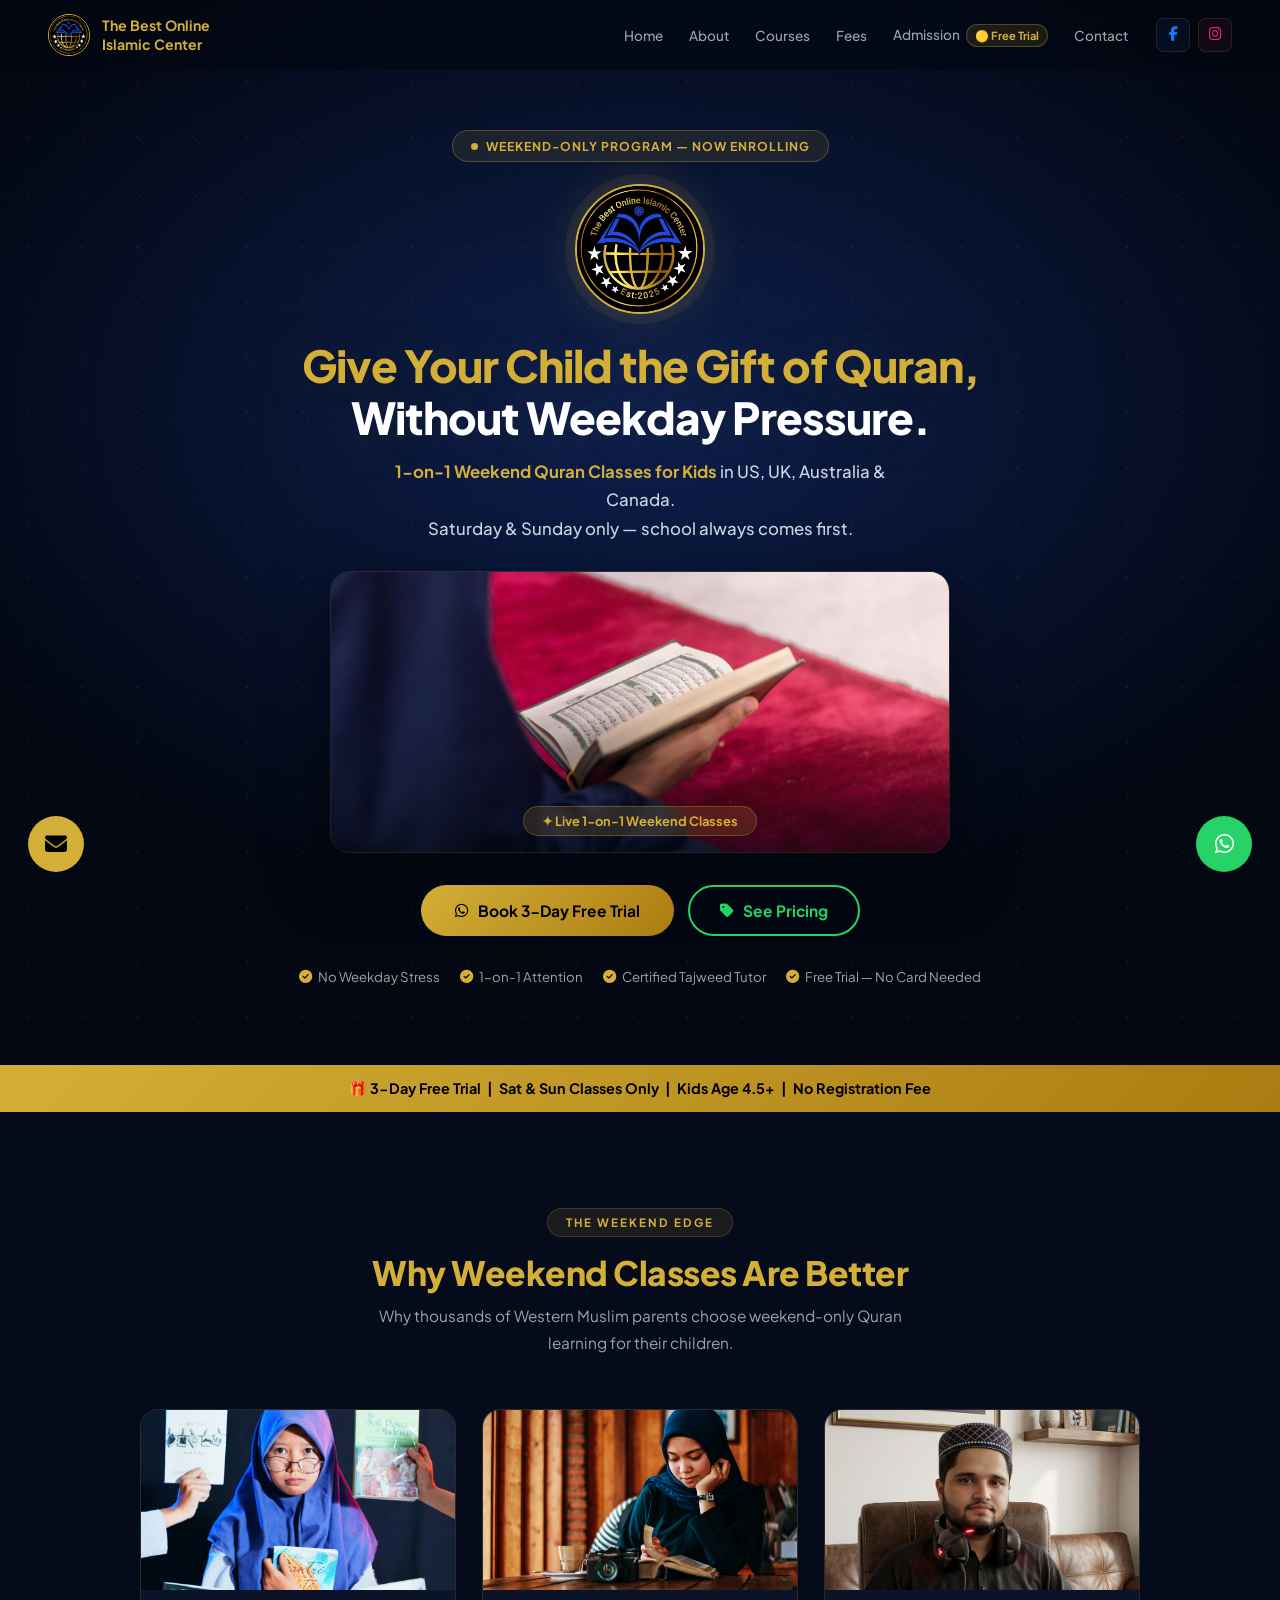
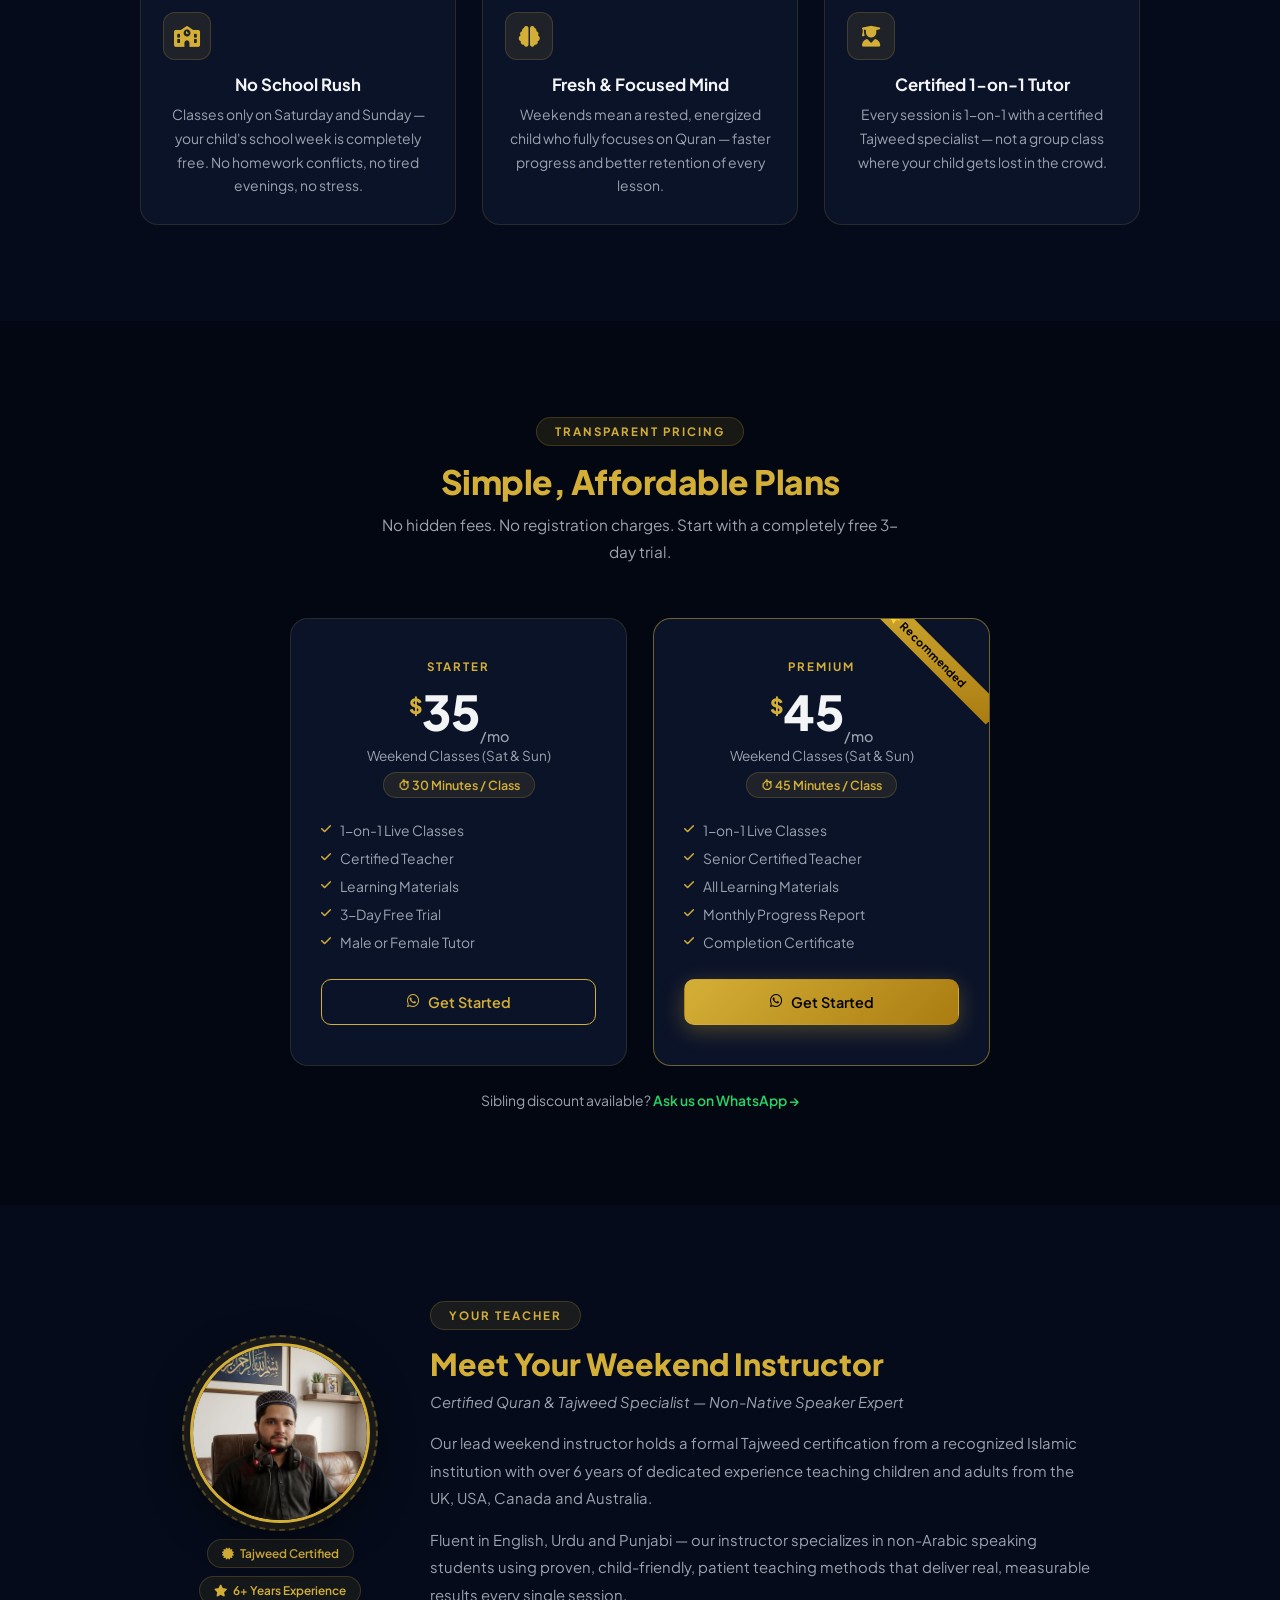
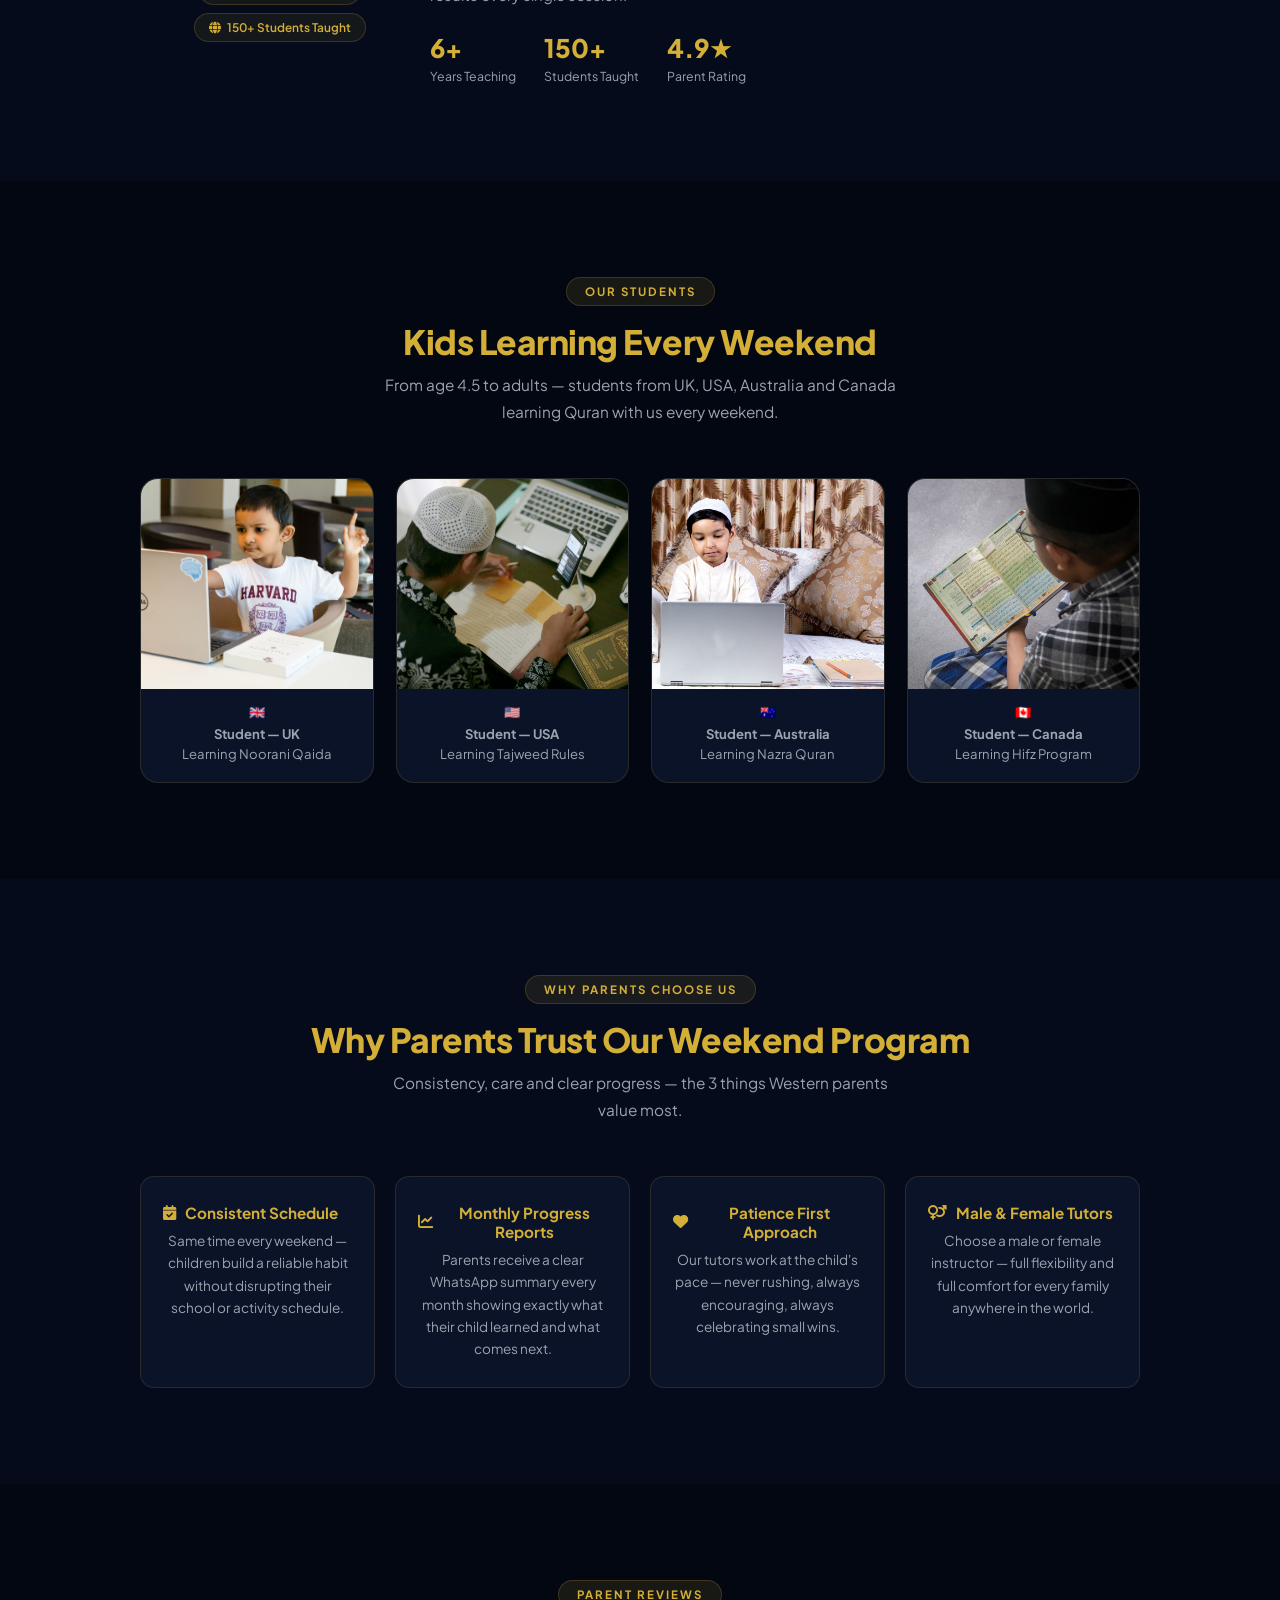
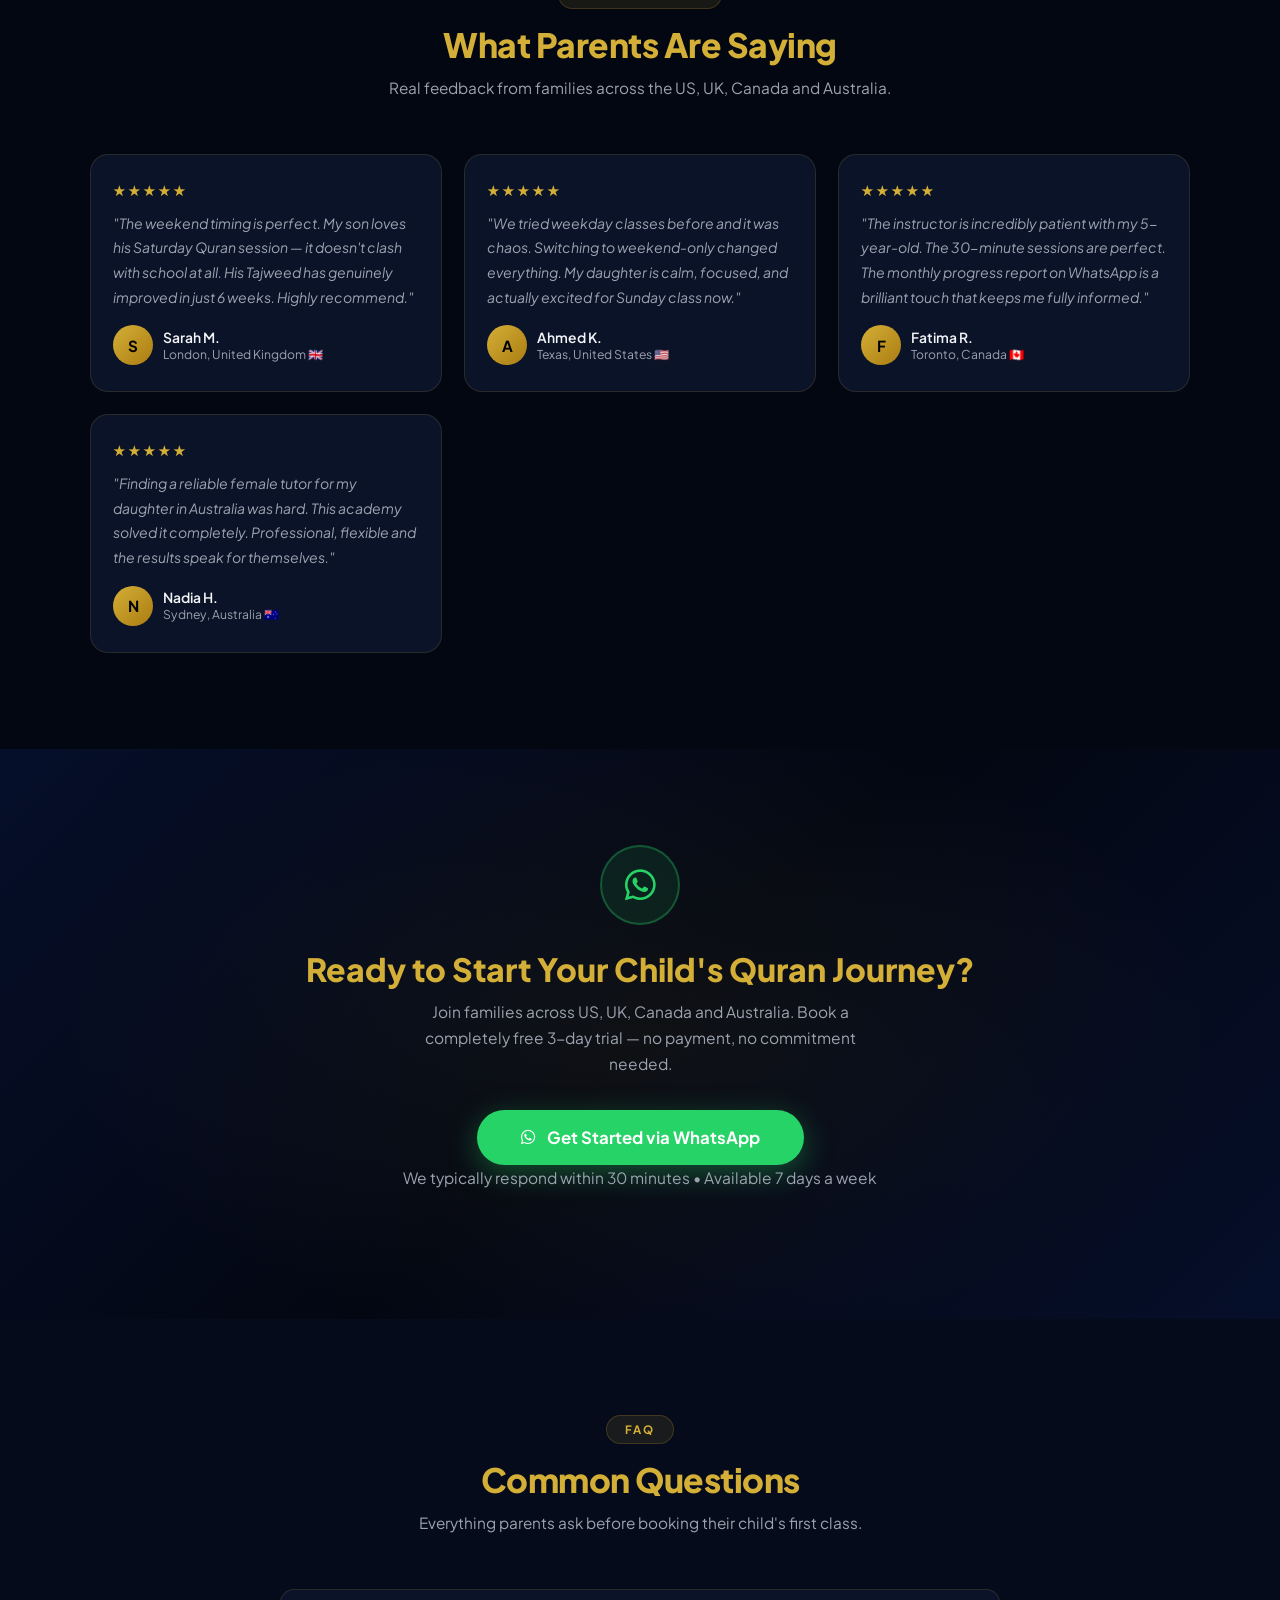
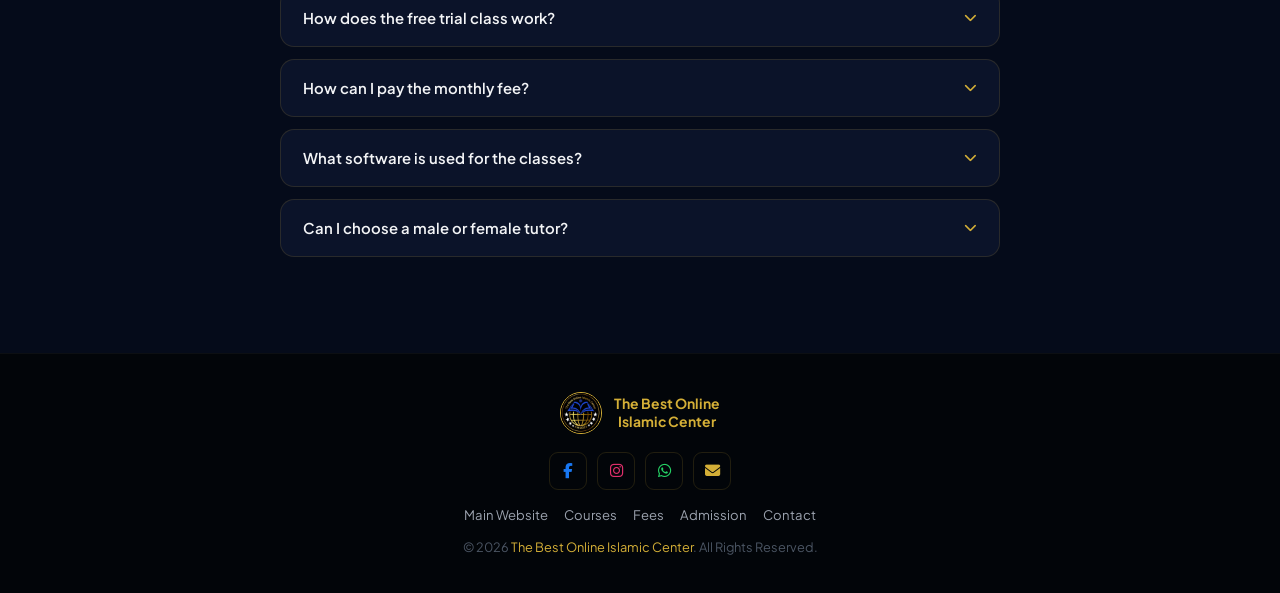
==== commit e0412994: "Add files via upload" ====
--- a/weekend/index.html
+++ b/weekend/index.html
@@ -318,7 +318,7 @@
   <div class="particles" id="particles"></div>
   <div class="hero-badge"><span class="dot"></span> Weekend-Only Program — Now Enrolling</div>
   <!-- 📌 LOGO in hero -->
-  <img src="/logo.jpg" class="hero-logo" alt="Logo">
+  <img src="logo.jpg" class="hero-logo" alt="Logo">
   <h1>Give Your Child the Gift of Quran, <em>Without Weekday Pressure.</em></h1>
   <p class="hero-sub"><strong>1-on-1 Weekend Quran Classes for Kids</strong> in US, UK, Australia & Canada.<br>Saturday & Sunday only — school always comes first.</p>
 
@@ -330,7 +330,7 @@
        Suggested content: Child learning Quran online
        ============================================= -->
   <div class="hero-img-wrap">
-    <img src="/hero-kids.jpg" alt="Muslim child learning Quran online on weekend">
+    <img src="hero-kids.jpg" alt="Muslim child learning Quran online on weekend">
     <div class="hero-img-overlay"></div>
     <span class="hero-img-label">✦ Live 1-on-1 Weekend Classes</span>
   </div>
@@ -369,7 +369,7 @@
                File name: adv1.jpg
                Suggested: Happy child on weekend, relaxed
                Size: 800x400px -->
-          <img src="/adv1.jpg" alt="No School Rush">
+          <img src="adv1.jpg" alt="No School Rush">
         </div>
         <div class="adv-body">
           <div class="adv-icon"><i class="fa-solid fa-school"></i></div>
@@ -383,7 +383,7 @@
                File name: adv2.jpg
                Suggested: Focused child studying happily
                Size: 800x400px -->
-          <img src="/adv2.jpg" alt="Fresh Mind">
+          <img src="adv2.jpg" alt="Fresh Mind">
         </div>
         <div class="adv-body">
           <div class="adv-icon"><i class="fa-solid fa-brain"></i></div>
@@ -394,10 +394,10 @@
       <div class="adv-card">
         <div class="adv-img">
           <!-- 📌 ADVANTAGE IMAGE 3
-               File name: adv3.jpg
+               File name: adv3.jpeg
                Suggested: Online class / teacher with student
                Size: 800x400px -->
-          <img src="/adv3.jpg" alt="Certified Tutor">
+          <img src="adv3.jpeg" alt="Certified Tutor">
         </div>
         <div class="adv-body">
           <div class="adv-icon"><i class="fa-solid fa-user-graduate"></i></div>
@@ -459,7 +459,7 @@
                File: teacher1.jpeg (already in your folder)
                Or replace with any professional photo
                Size: 400x400px circle -->
-          <img src="/teacher1.jpeg" alt="Lead Instructor">
+          <img src="teacher1.jpeg" alt="Lead Instructor">
         </div>
         <div class="inst-bdg-list">
           <span class="inst-bdg"><i class="fa-solid fa-certificate"></i> Tajweed Certified</span>
@@ -499,7 +499,7 @@
                Suggested: Child reading Quran / on laptop
                Size: 400x420px
                ============================================= -->
-          <img src="/student1.jpg" alt="Student from UK">
+          <img src="student1.jpg" alt="Student from UK">
         </div>
         <div class="student-body">
           <p class="student-flag">🇬🇧</p>
@@ -512,7 +512,7 @@
           <!-- 📌 STUDENT IMAGE 2 — USA Student
                File name: student2.jpg
                Suggested: Child with Quran / tablet -->
-          <img src="/student2.jpg" alt="Student from USA">
+          <img src="student2.jpg" alt="Student from USA">
         </div>
         <div class="student-body">
           <p class="student-flag">🇺🇸</p>
@@ -525,7 +525,7 @@
           <!-- 📌 STUDENT IMAGE 3 — Australia Student
                File name: student3.jpg
                Suggested: Young child smiling with Quran -->
-          <img src="/student3.jpg" alt="Student from Australia">
+          <img src="student3.jpg" alt="Student from Australia">
         </div>
         <div class="student-body">
           <p class="student-flag">🇦🇺</p>
@@ -538,7 +538,7 @@
           <!-- 📌 STUDENT IMAGE 4 — Canada Student
                File name: student4.jpg
                Suggested: Child doing online class -->
-          <img src="/student4.jpg" alt="Student from Canada">
+          <img src="student4.jpg" alt="Student from Canada">
         </div>
         <div class="student-body">
           <p class="student-flag">🇨🇦</p>
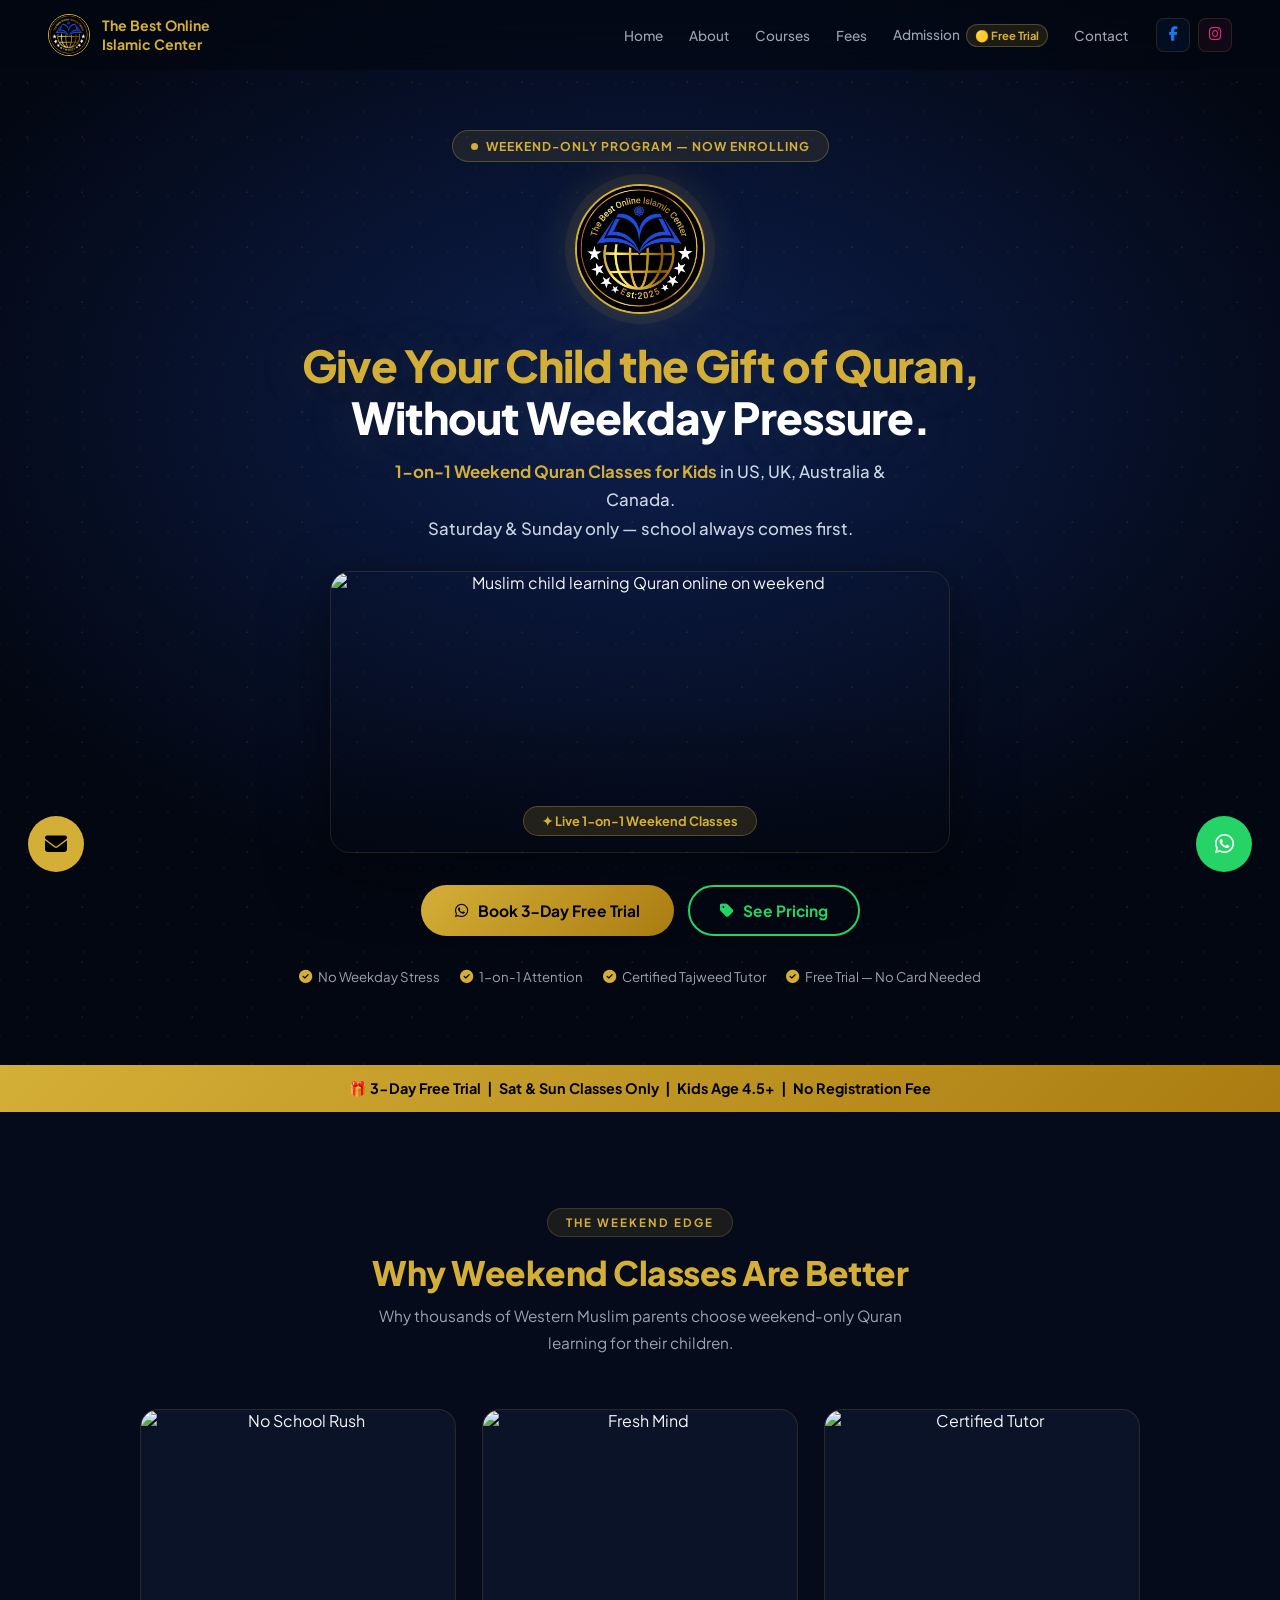
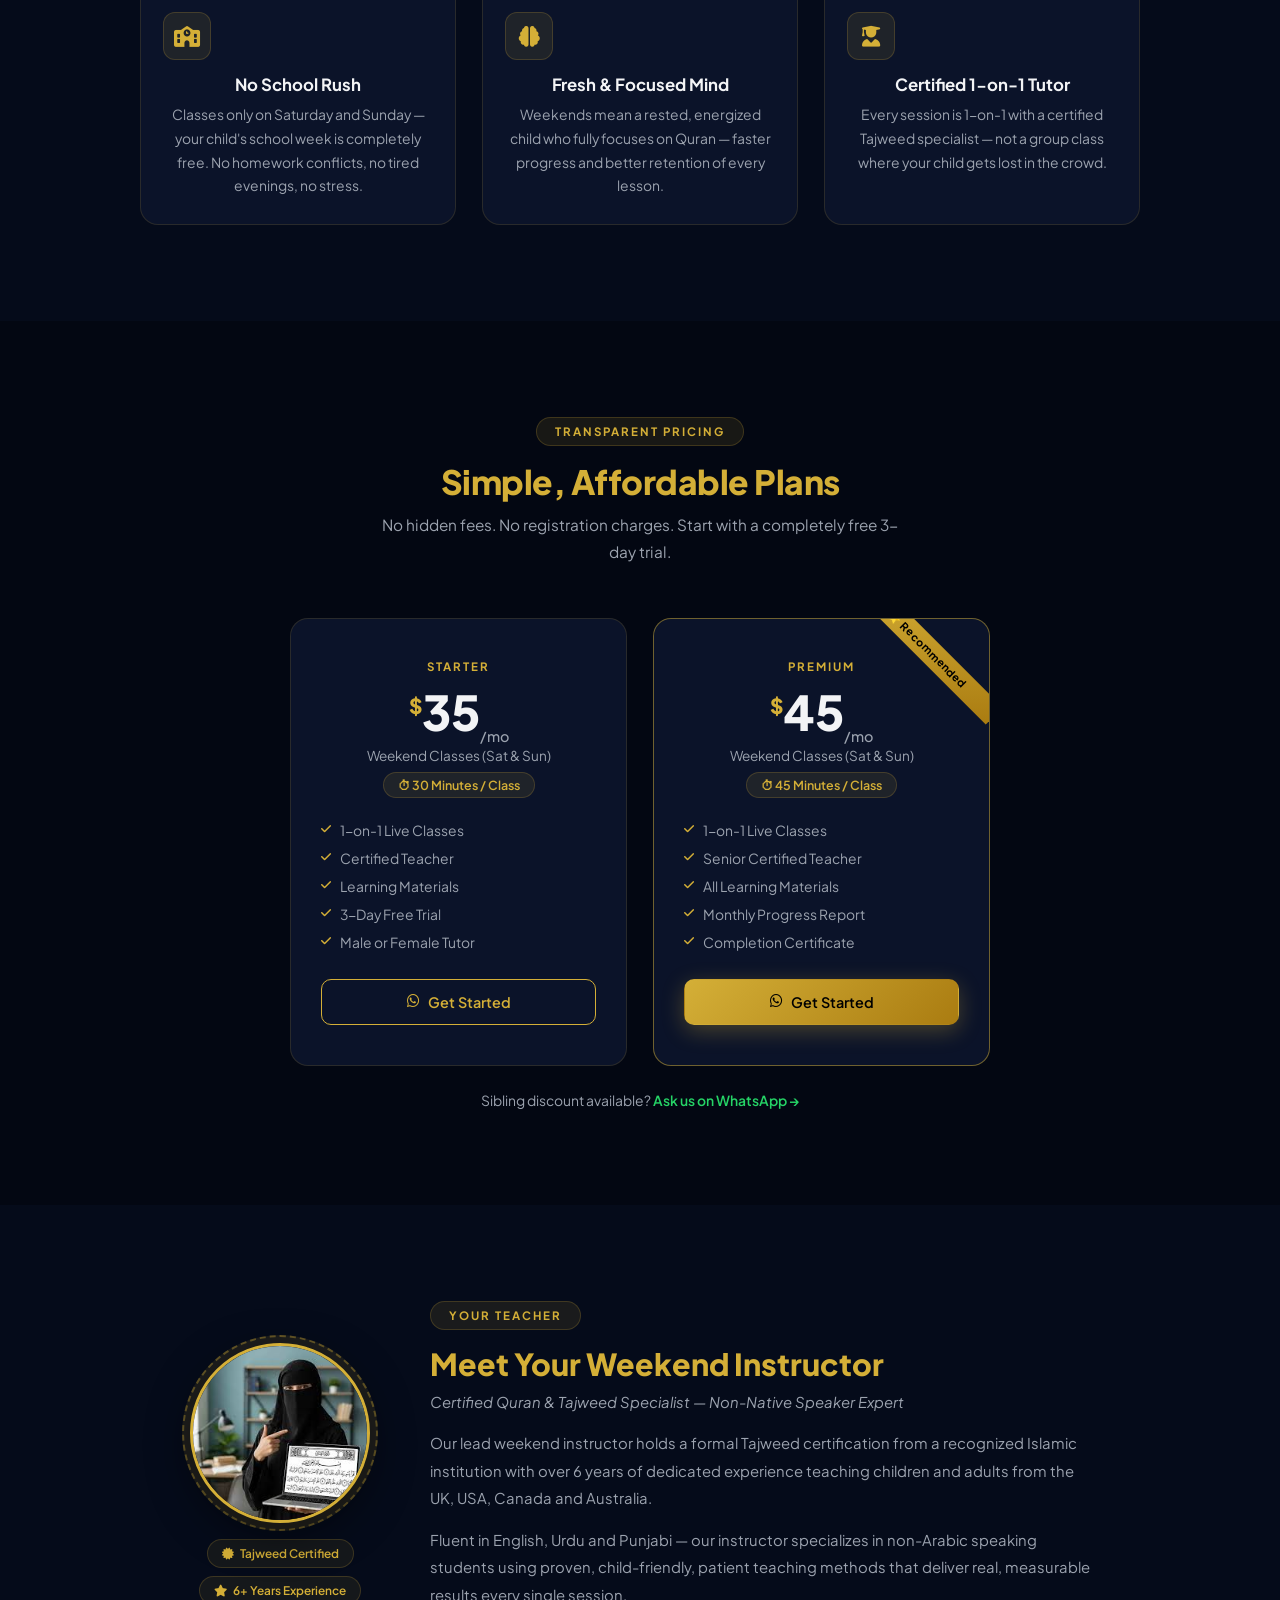
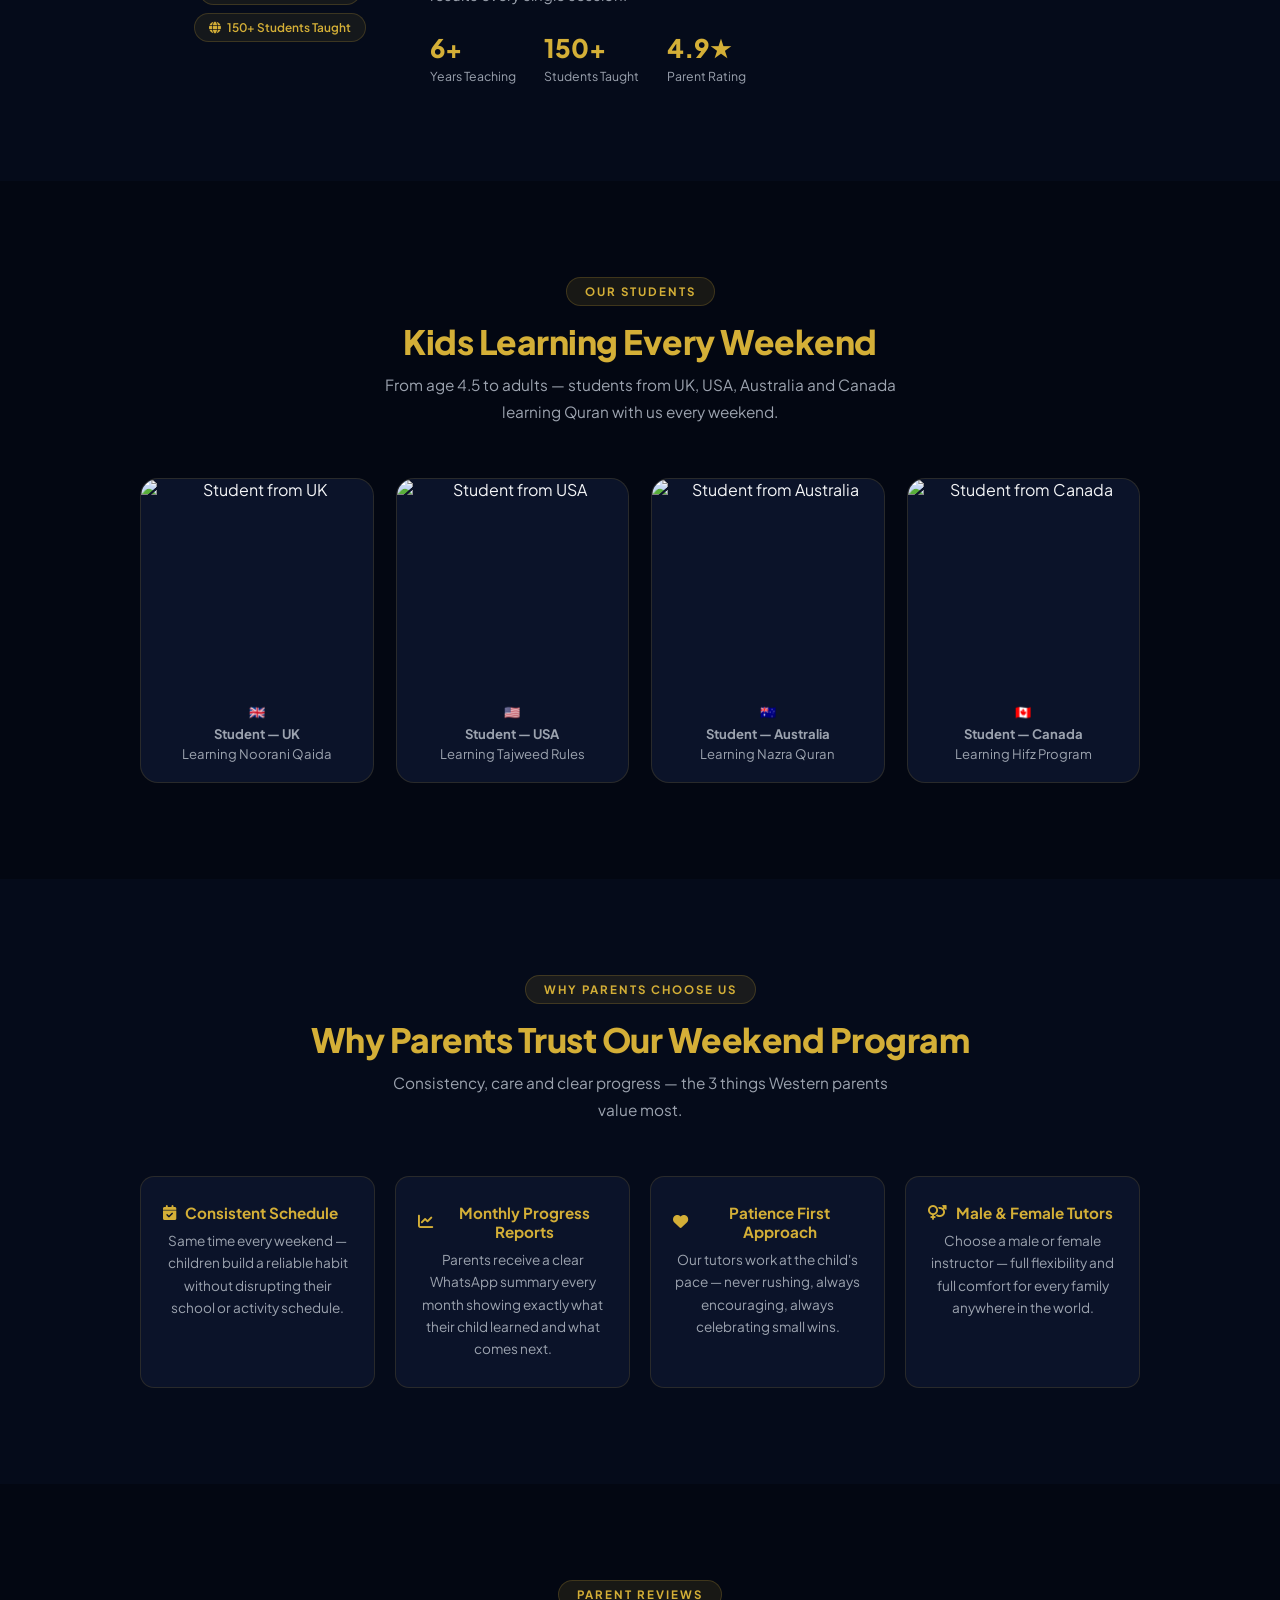
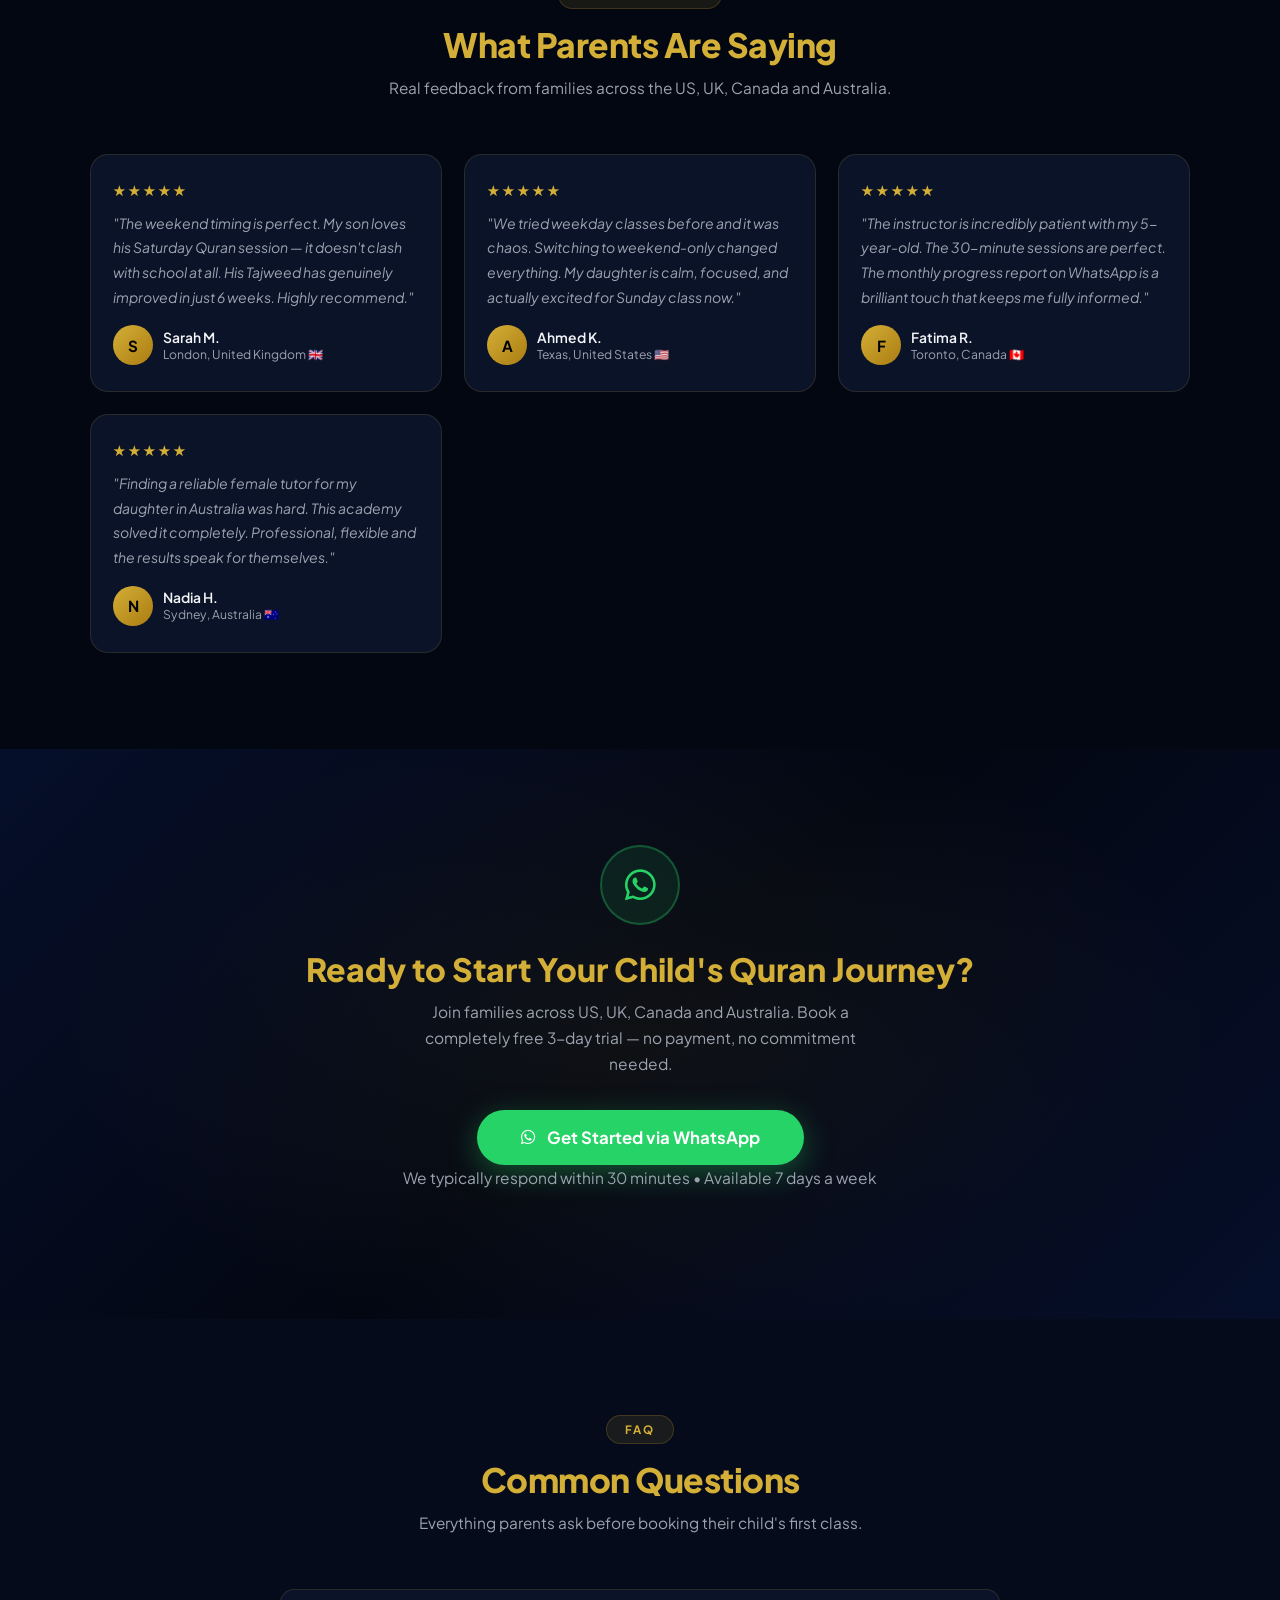
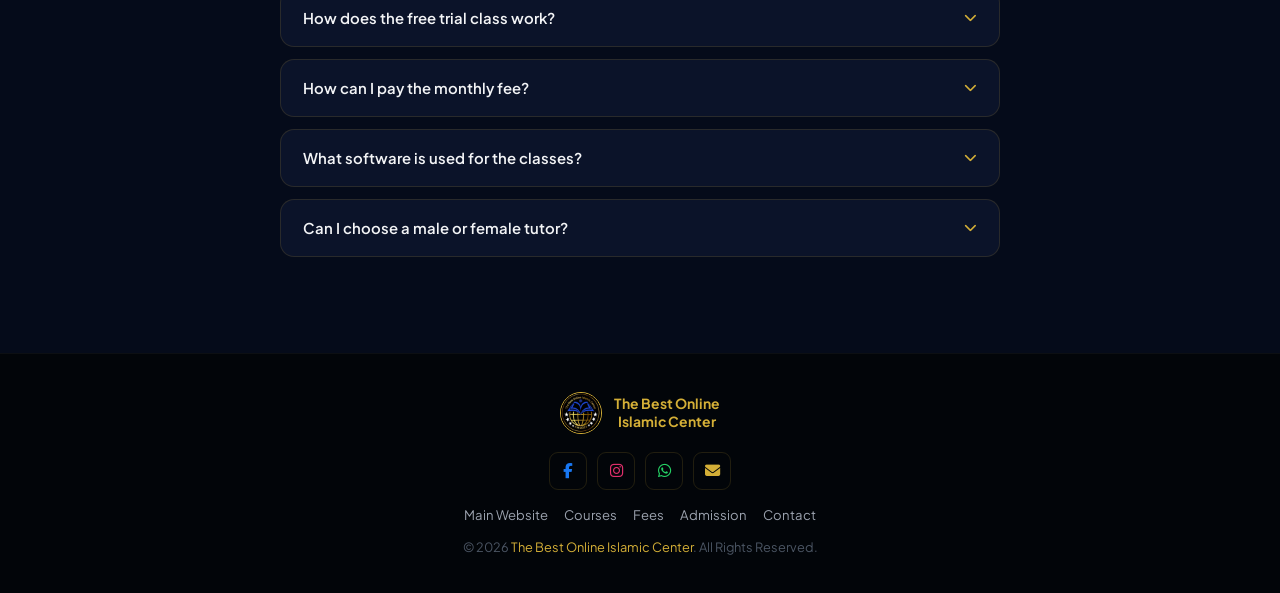
==== commit 6e4e7d49: "Add files via upload" ====
--- a/weekend/index.html
+++ b/weekend/index.html
@@ -318,7 +318,7 @@
   <div class="particles" id="particles"></div>
   <div class="hero-badge"><span class="dot"></span> Weekend-Only Program — Now Enrolling</div>
   <!-- 📌 LOGO in hero -->
-  <img src="logo.jpg" class="hero-logo" alt="Logo">
+  <img src="/logo.jpg" class="hero-logo" alt="Logo">
   <h1>Give Your Child the Gift of Quran, <em>Without Weekday Pressure.</em></h1>
   <p class="hero-sub"><strong>1-on-1 Weekend Quran Classes for Kids</strong> in US, UK, Australia & Canada.<br>Saturday & Sunday only — school always comes first.</p>
 
@@ -330,7 +330,7 @@
        Suggested content: Child learning Quran online
        ============================================= -->
   <div class="hero-img-wrap">
-    <img src="hero-kids.jpg" alt="Muslim child learning Quran online on weekend">
+    <img src="/hero-kids.jpg" alt="Muslim child learning Quran online on weekend">
     <div class="hero-img-overlay"></div>
     <span class="hero-img-label">✦ Live 1-on-1 Weekend Classes</span>
   </div>
@@ -369,7 +369,7 @@
                File name: adv1.jpg
                Suggested: Happy child on weekend, relaxed
                Size: 800x400px -->
-          <img src="adv1.jpg" alt="No School Rush">
+          <img src="/adv1.jpg" alt="No School Rush">
         </div>
         <div class="adv-body">
           <div class="adv-icon"><i class="fa-solid fa-school"></i></div>
@@ -383,7 +383,7 @@
                File name: adv2.jpg
                Suggested: Focused child studying happily
                Size: 800x400px -->
-          <img src="adv2.jpg" alt="Fresh Mind">
+          <img src="/adv2.jpg" alt="Fresh Mind">
         </div>
         <div class="adv-body">
           <div class="adv-icon"><i class="fa-solid fa-brain"></i></div>
@@ -397,7 +397,7 @@
                File name: adv3.jpeg
                Suggested: Online class / teacher with student
                Size: 800x400px -->
-          <img src="adv3.jpeg" alt="Certified Tutor">
+          <img src="/adv3.jpeg" alt="Certified Tutor">
         </div>
         <div class="adv-body">
           <div class="adv-icon"><i class="fa-solid fa-user-graduate"></i></div>
@@ -459,7 +459,7 @@
                File: teacher1.jpeg (already in your folder)
                Or replace with any professional photo
                Size: 400x400px circle -->
-          <img src="teacher1.jpeg" alt="Lead Instructor">
+          <img src="/teacher1.jpeg" alt="Lead Instructor">
         </div>
         <div class="inst-bdg-list">
           <span class="inst-bdg"><i class="fa-solid fa-certificate"></i> Tajweed Certified</span>
@@ -499,7 +499,7 @@
                Suggested: Child reading Quran / on laptop
                Size: 400x420px
                ============================================= -->
-          <img src="student1.jpg" alt="Student from UK">
+          <img src="/student1.jpg" alt="Student from UK">
         </div>
         <div class="student-body">
           <p class="student-flag">🇬🇧</p>
@@ -512,7 +512,7 @@
           <!-- 📌 STUDENT IMAGE 2 — USA Student
                File name: student2.jpg
                Suggested: Child with Quran / tablet -->
-          <img src="student2.jpg" alt="Student from USA">
+          <img src="/student2.jpg" alt="Student from USA">
         </div>
         <div class="student-body">
           <p class="student-flag">🇺🇸</p>
@@ -525,7 +525,7 @@
           <!-- 📌 STUDENT IMAGE 3 — Australia Student
                File name: student3.jpg
                Suggested: Young child smiling with Quran -->
-          <img src="student3.jpg" alt="Student from Australia">
+          <img src="/student3.jpg" alt="Student from Australia">
         </div>
         <div class="student-body">
           <p class="student-flag">🇦🇺</p>
@@ -538,7 +538,7 @@
           <!-- 📌 STUDENT IMAGE 4 — Canada Student
                File name: student4.jpg
                Suggested: Child doing online class -->
-          <img src="student4.jpg" alt="Student from Canada">
+          <img src="/student4.jpg" alt="Student from Canada">
         </div>
         <div class="student-body">
           <p class="student-flag">🇨🇦</p>
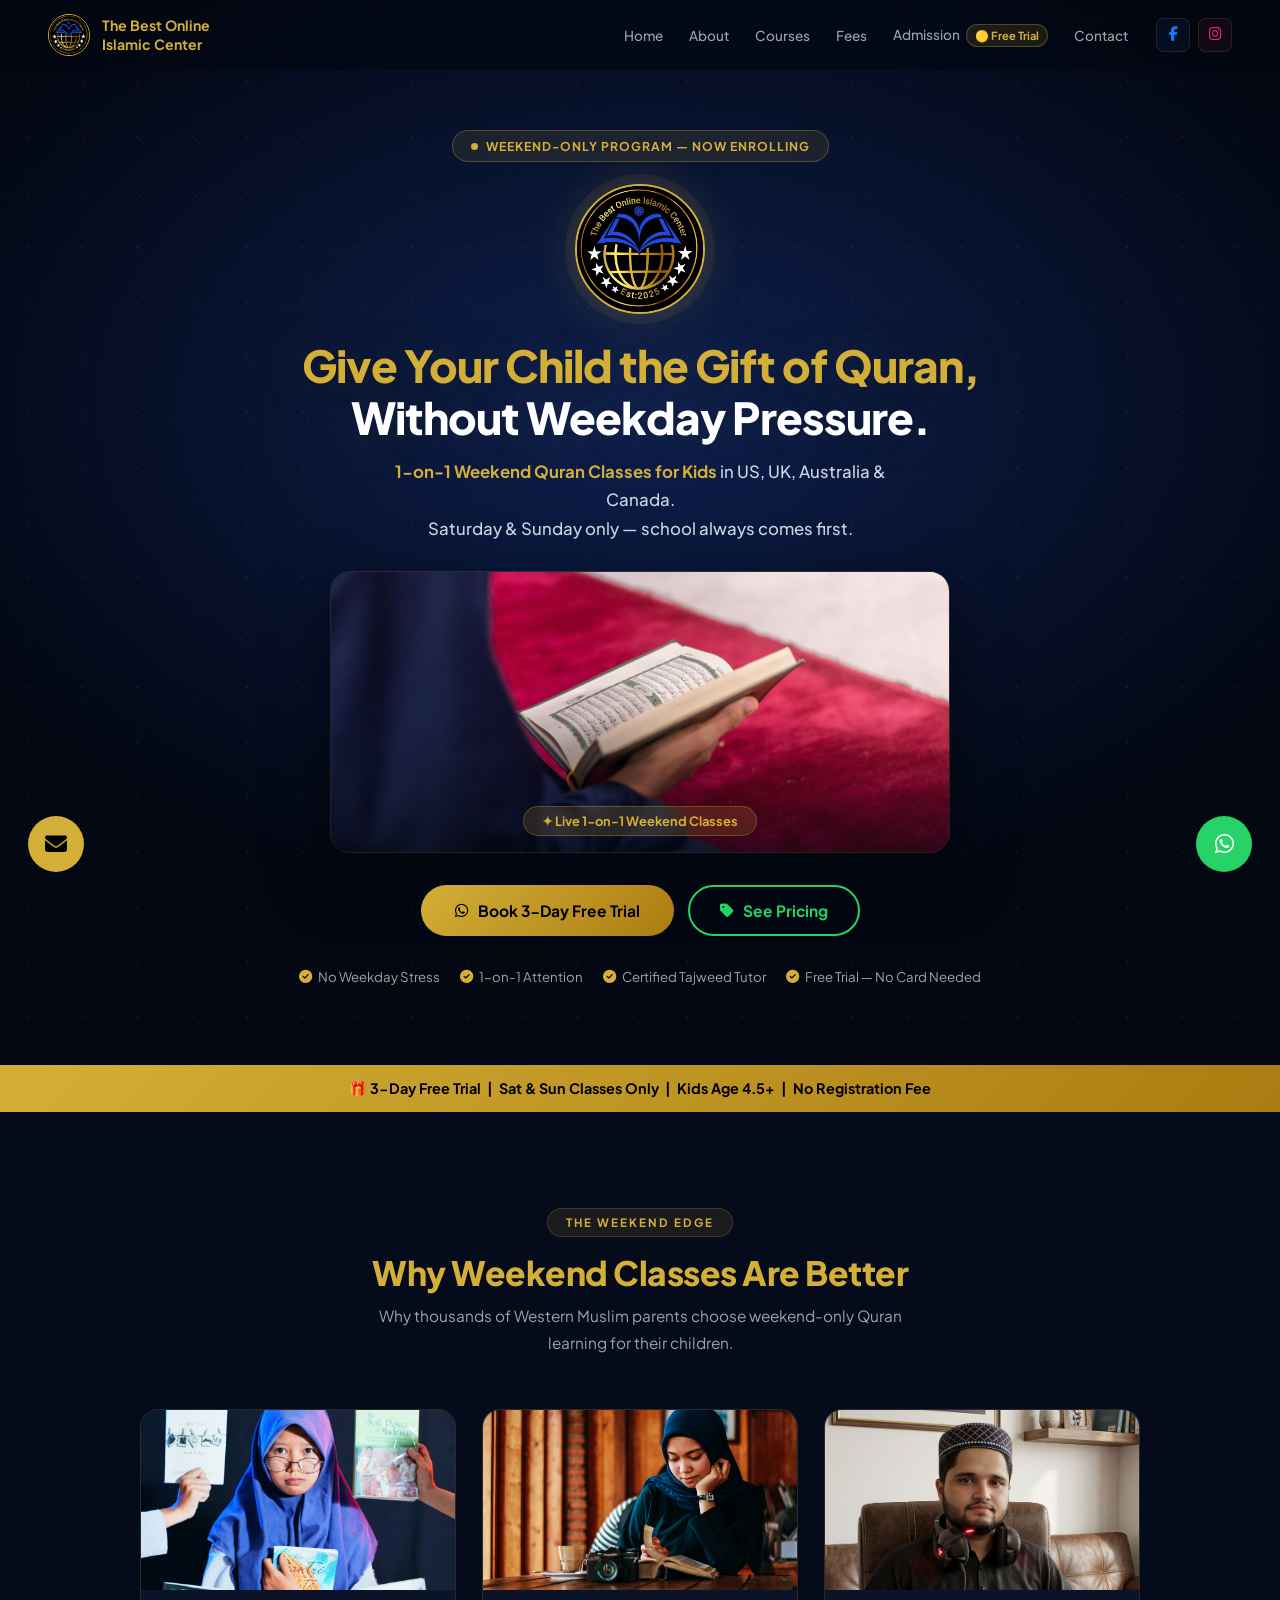
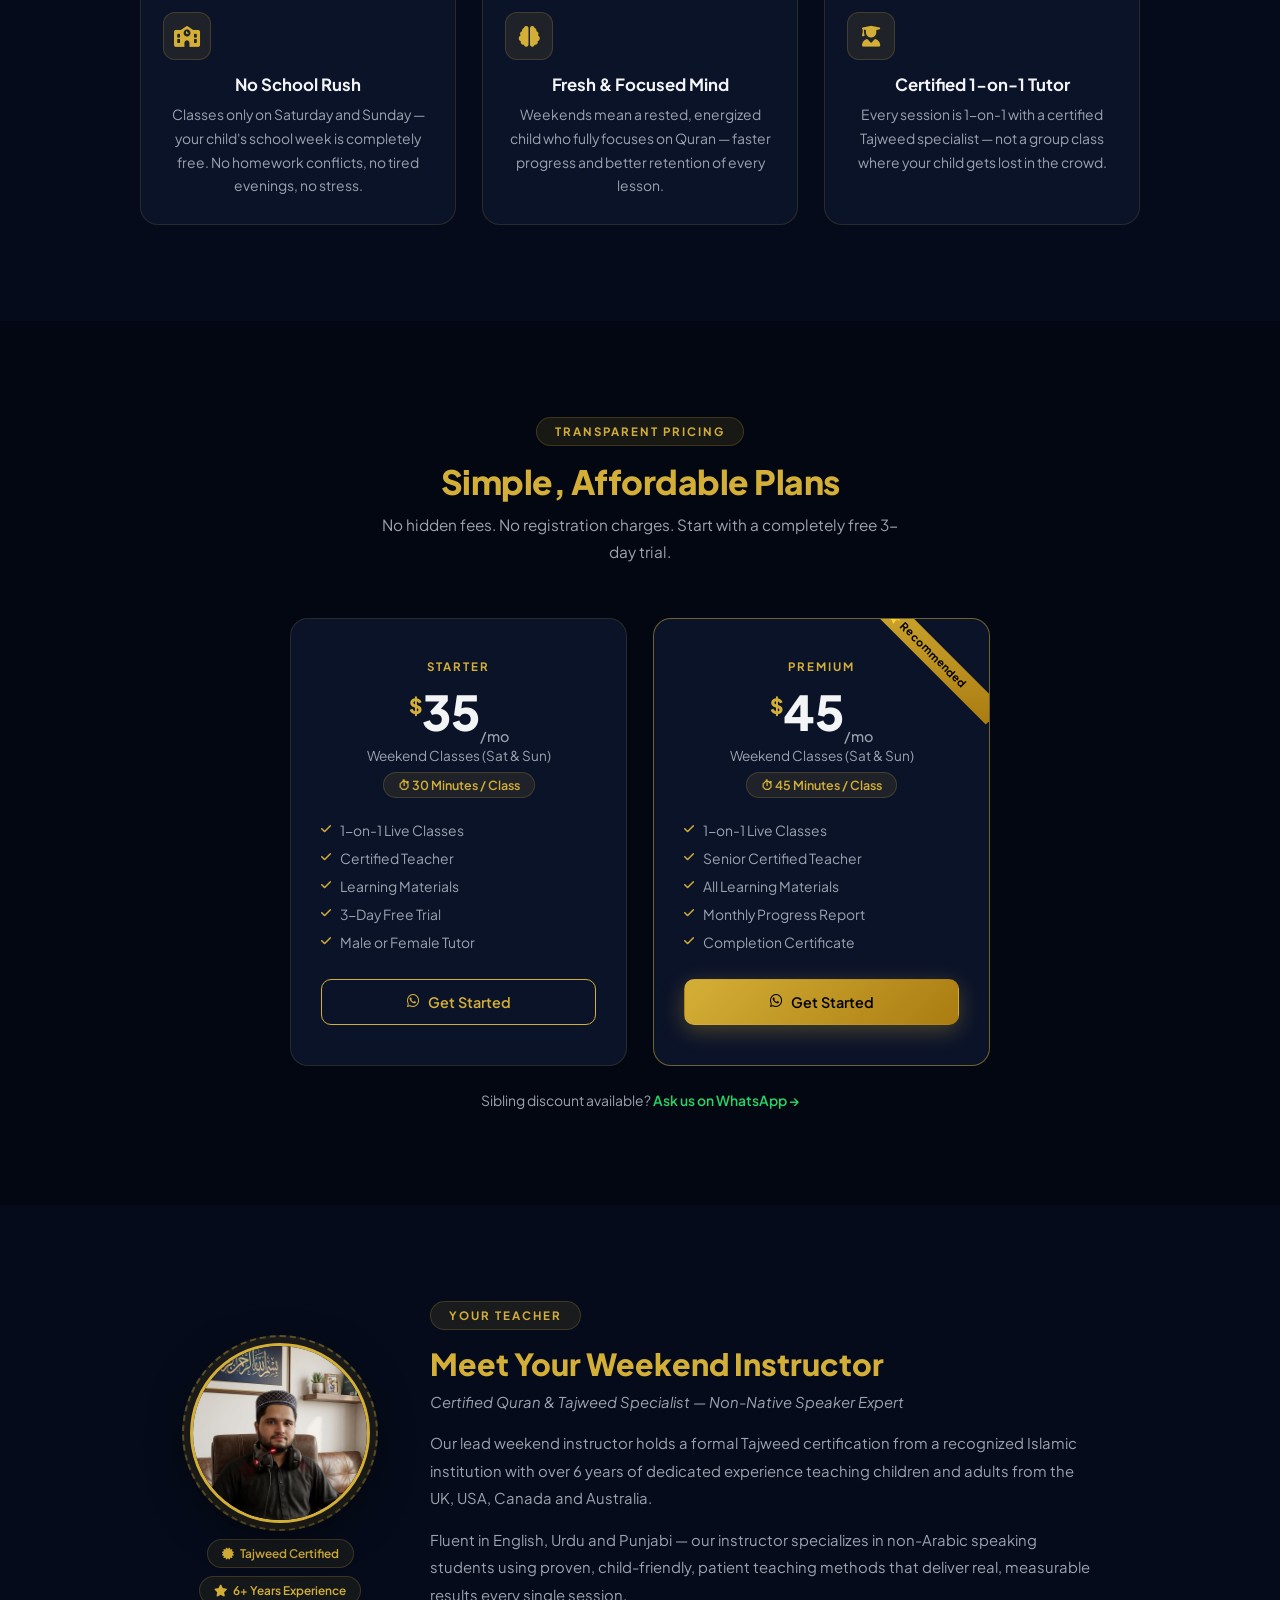
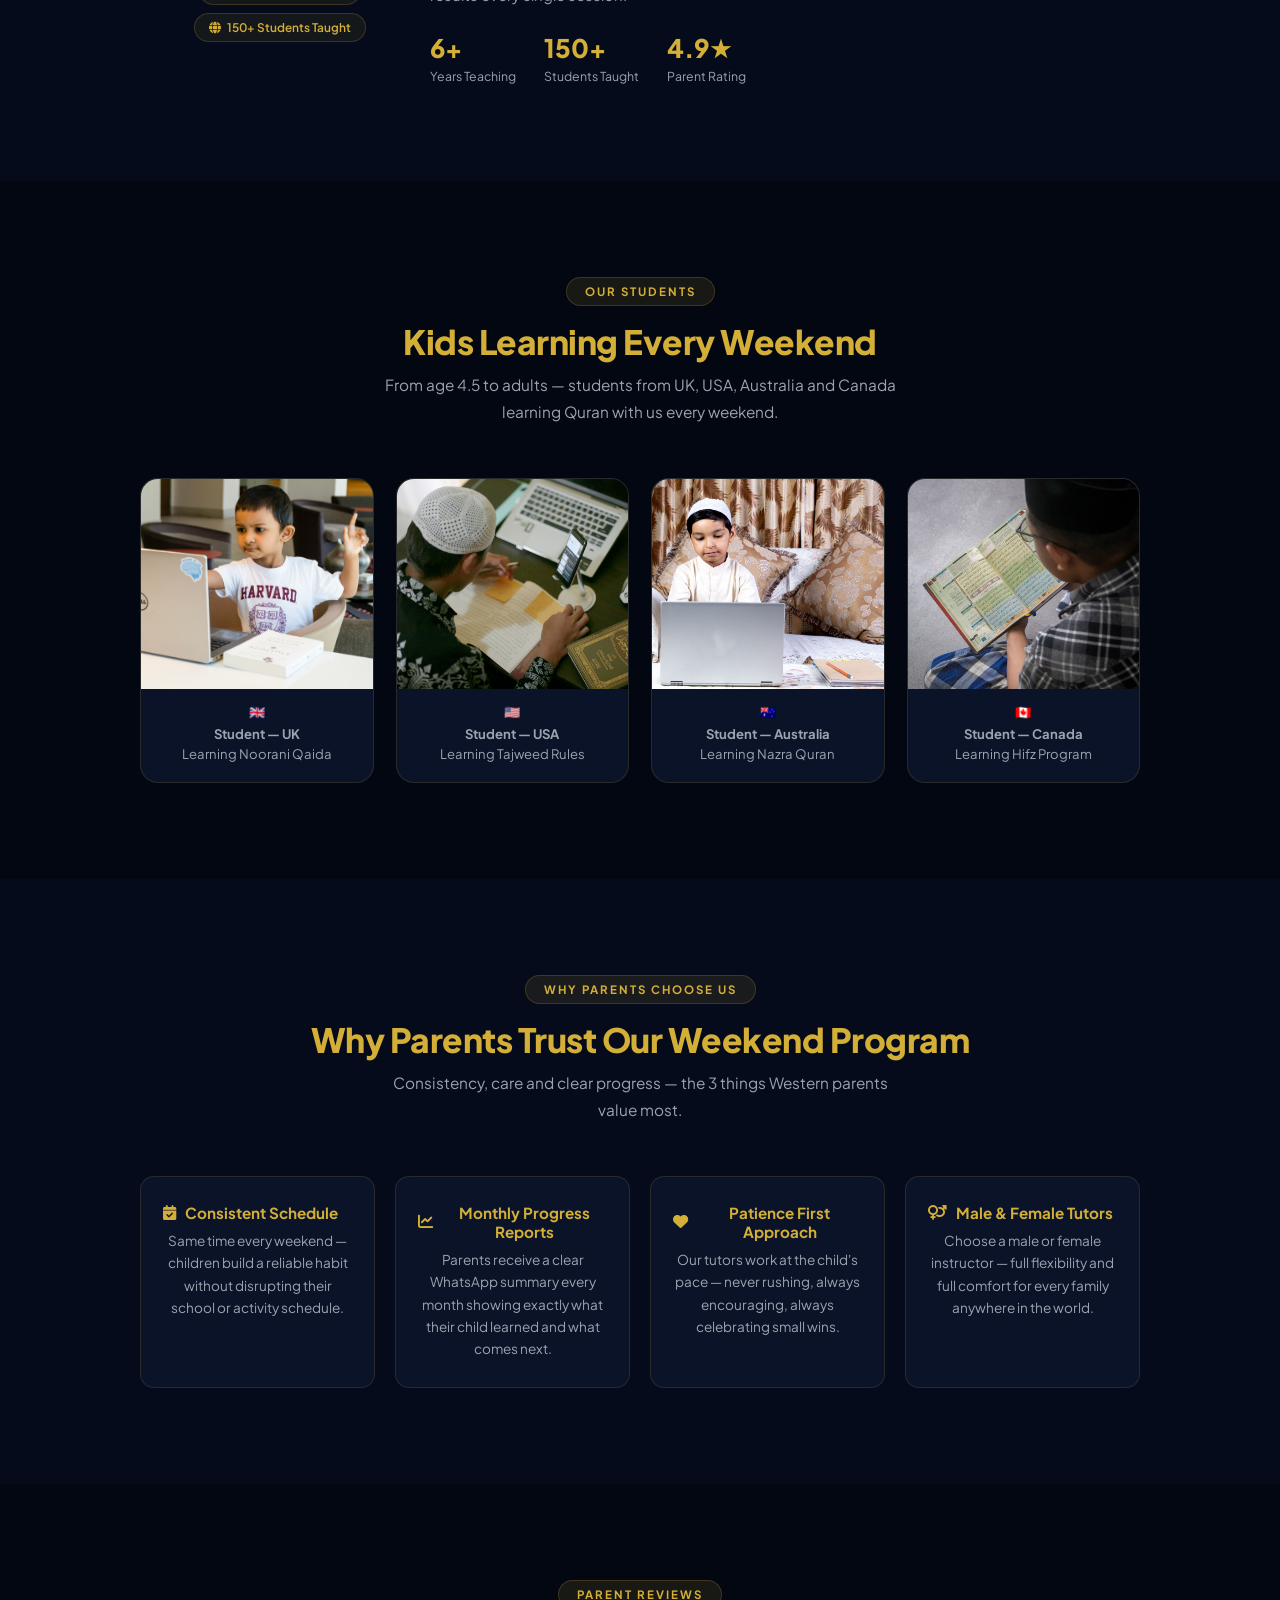
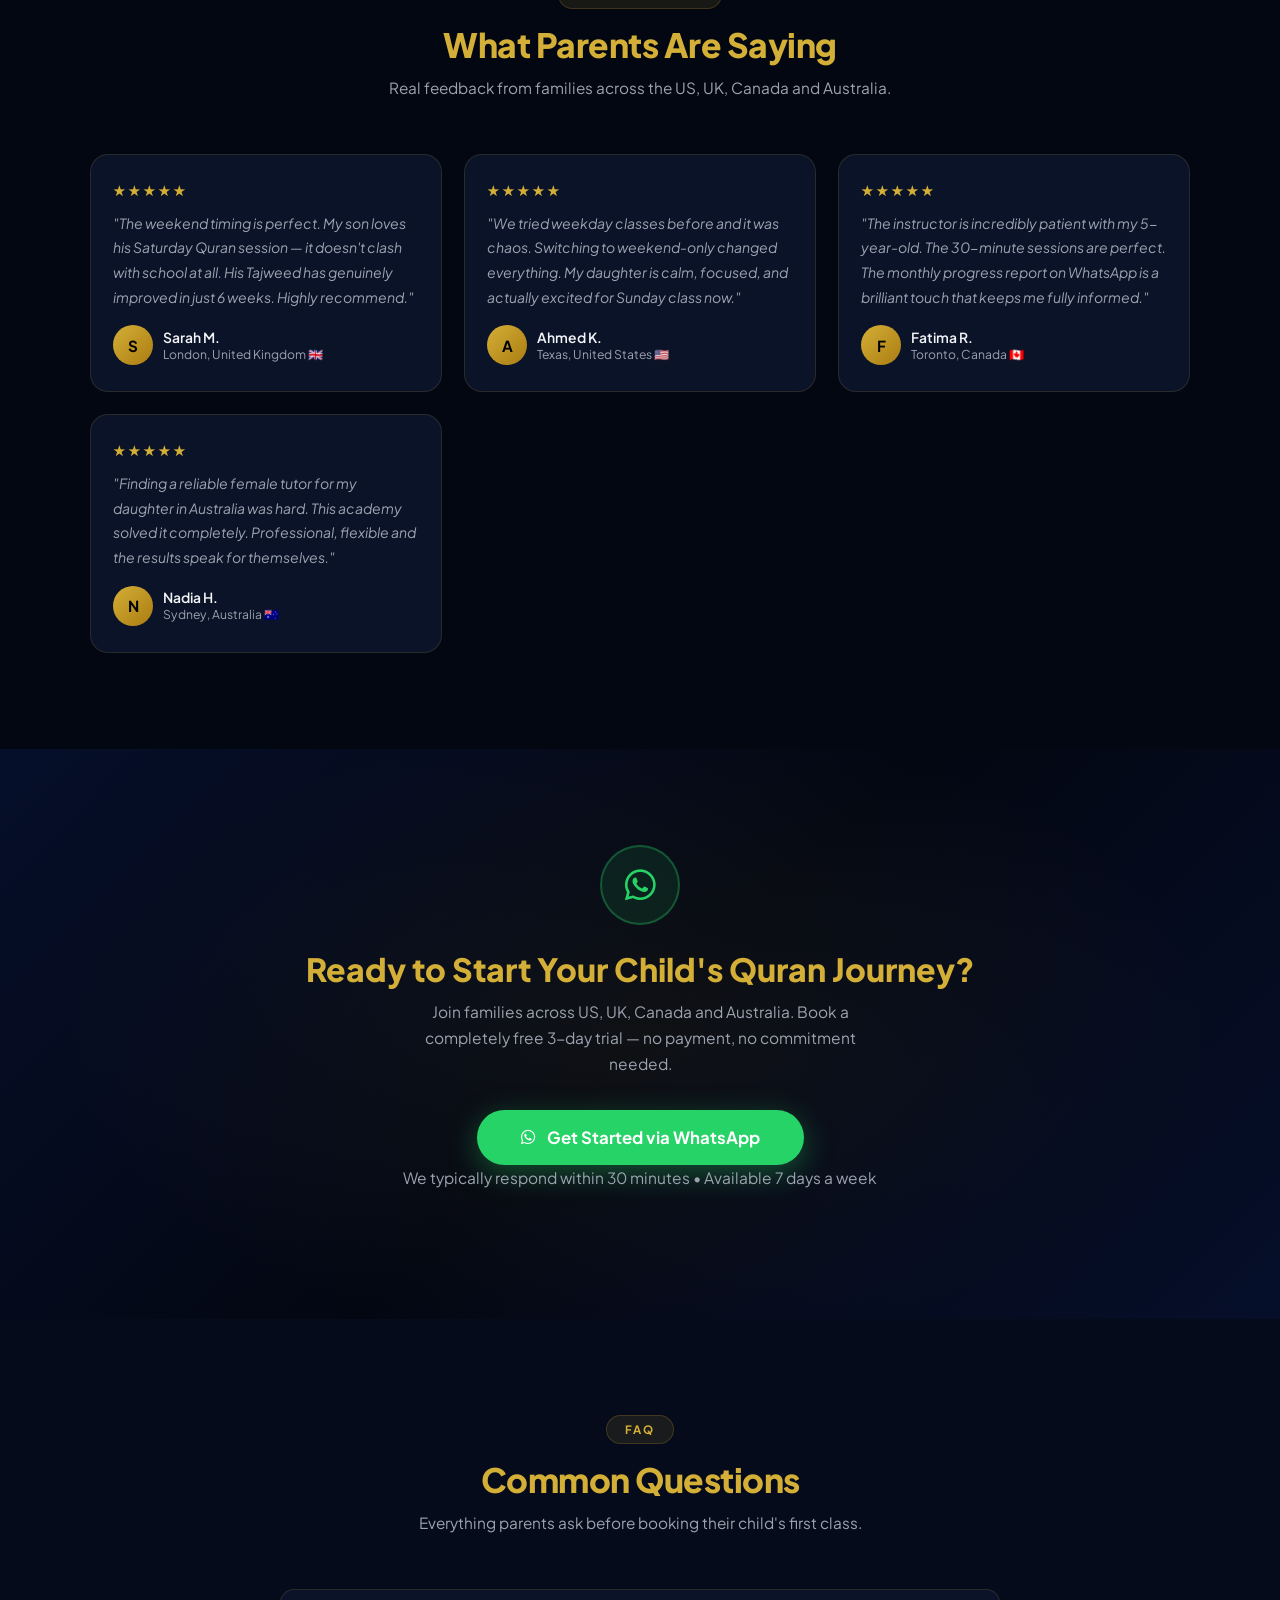
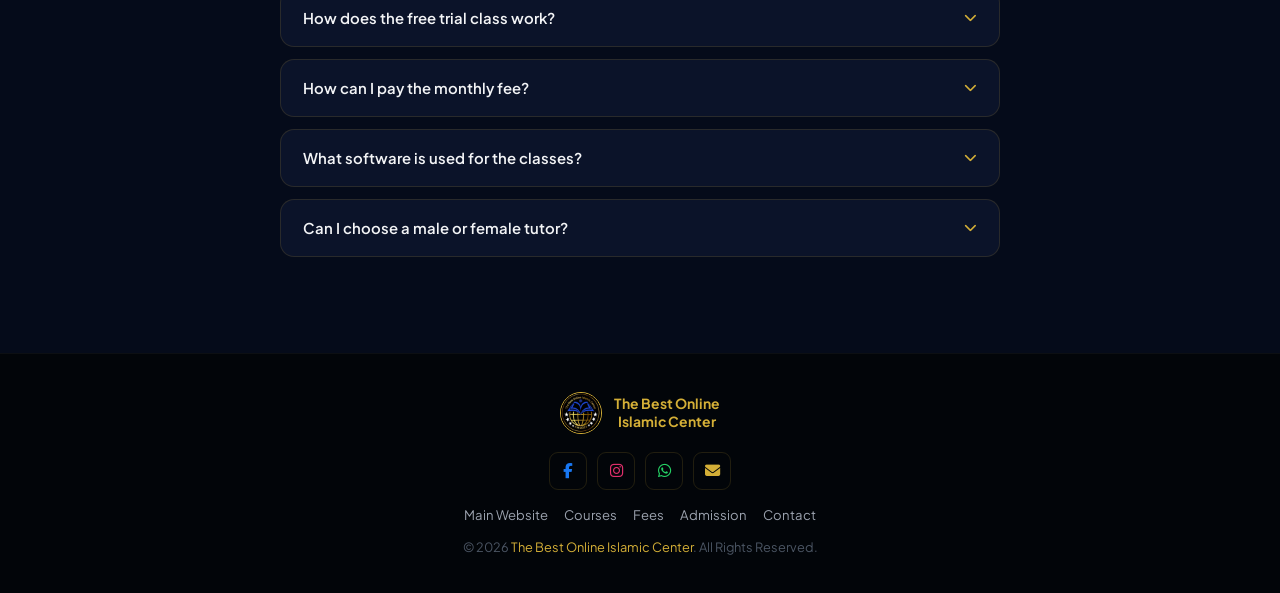
==== commit 17b13832: "Add files via upload" ====
--- a/weekend/index.html
+++ b/weekend/index.html
@@ -318,7 +318,7 @@
   <div class="particles" id="particles"></div>
   <div class="hero-badge"><span class="dot"></span> Weekend-Only Program — Now Enrolling</div>
   <!-- 📌 LOGO in hero -->
-  <img src="/logo.jpg" class="hero-logo" alt="Logo">
+  <img src="logo.jpg" class="hero-logo" alt="Logo">
   <h1>Give Your Child the Gift of Quran, <em>Without Weekday Pressure.</em></h1>
   <p class="hero-sub"><strong>1-on-1 Weekend Quran Classes for Kids</strong> in US, UK, Australia & Canada.<br>Saturday & Sunday only — school always comes first.</p>
 
@@ -330,7 +330,7 @@
        Suggested content: Child learning Quran online
        ============================================= -->
   <div class="hero-img-wrap">
-    <img src="/hero-kids.jpg" alt="Muslim child learning Quran online on weekend">
+    <img src="hero-kids.jpg" alt="Muslim child learning Quran online on weekend">
     <div class="hero-img-overlay"></div>
     <span class="hero-img-label">✦ Live 1-on-1 Weekend Classes</span>
   </div>
@@ -369,7 +369,7 @@
                File name: adv1.jpg
                Suggested: Happy child on weekend, relaxed
                Size: 800x400px -->
-          <img src="/adv1.jpg" alt="No School Rush">
+          <img src="/weekend/adv1.jpg" alt="No School Rush">
         </div>
         <div class="adv-body">
           <div class="adv-icon"><i class="fa-solid fa-school"></i></div>
@@ -383,7 +383,7 @@
                File name: adv2.jpg
                Suggested: Focused child studying happily
                Size: 800x400px -->
-          <img src="/adv2.jpg" alt="Fresh Mind">
+          <img src="/weekend/adv2.jpg" alt="Fresh Mind">
         </div>
         <div class="adv-body">
           <div class="adv-icon"><i class="fa-solid fa-brain"></i></div>
@@ -397,7 +397,7 @@
                File name: adv3.jpeg
                Suggested: Online class / teacher with student
                Size: 800x400px -->
-          <img src="/adv3.jpeg" alt="Certified Tutor">
+          <img src="/weekend/adv3.jpeg" alt="Certified Tutor">
         </div>
         <div class="adv-body">
           <div class="adv-icon"><i class="fa-solid fa-user-graduate"></i></div>
@@ -459,7 +459,7 @@
                File: teacher1.jpeg (already in your folder)
                Or replace with any professional photo
                Size: 400x400px circle -->
-          <img src="/teacher1.jpeg" alt="Lead Instructor">
+          <img src="/weekend/teacher1.jpeg" alt="Lead Instructor">
         </div>
         <div class="inst-bdg-list">
           <span class="inst-bdg"><i class="fa-solid fa-certificate"></i> Tajweed Certified</span>
@@ -499,7 +499,7 @@
                Suggested: Child reading Quran / on laptop
                Size: 400x420px
                ============================================= -->
-          <img src="/student1.jpg" alt="Student from UK">
+          <img src="student1.jpg" alt="Student from UK">
         </div>
         <div class="student-body">
           <p class="student-flag">🇬🇧</p>
@@ -512,7 +512,7 @@
           <!-- 📌 STUDENT IMAGE 2 — USA Student
                File name: student2.jpg
                Suggested: Child with Quran / tablet -->
-          <img src="/student2.jpg" alt="Student from USA">
+          <img src="/weekend/student2.jpg" alt="Student from USA">
         </div>
         <div class="student-body">
           <p class="student-flag">🇺🇸</p>
@@ -525,7 +525,7 @@
           <!-- 📌 STUDENT IMAGE 3 — Australia Student
                File name: student3.jpg
                Suggested: Young child smiling with Quran -->
-          <img src="/student3.jpg" alt="Student from Australia">
+          <img src="/weekend/student3.jpg" alt="Student from Australia">
         </div>
         <div class="student-body">
           <p class="student-flag">🇦🇺</p>
@@ -538,7 +538,7 @@
           <!-- 📌 STUDENT IMAGE 4 — Canada Student
                File name: student4.jpg
                Suggested: Child doing online class -->
-          <img src="/student4.jpg" alt="Student from Canada">
+          <img src="/weekend/student4.jpg" alt="Student from Canada">
         </div>
         <div class="student-body">
           <p class="student-flag">🇨🇦</p>
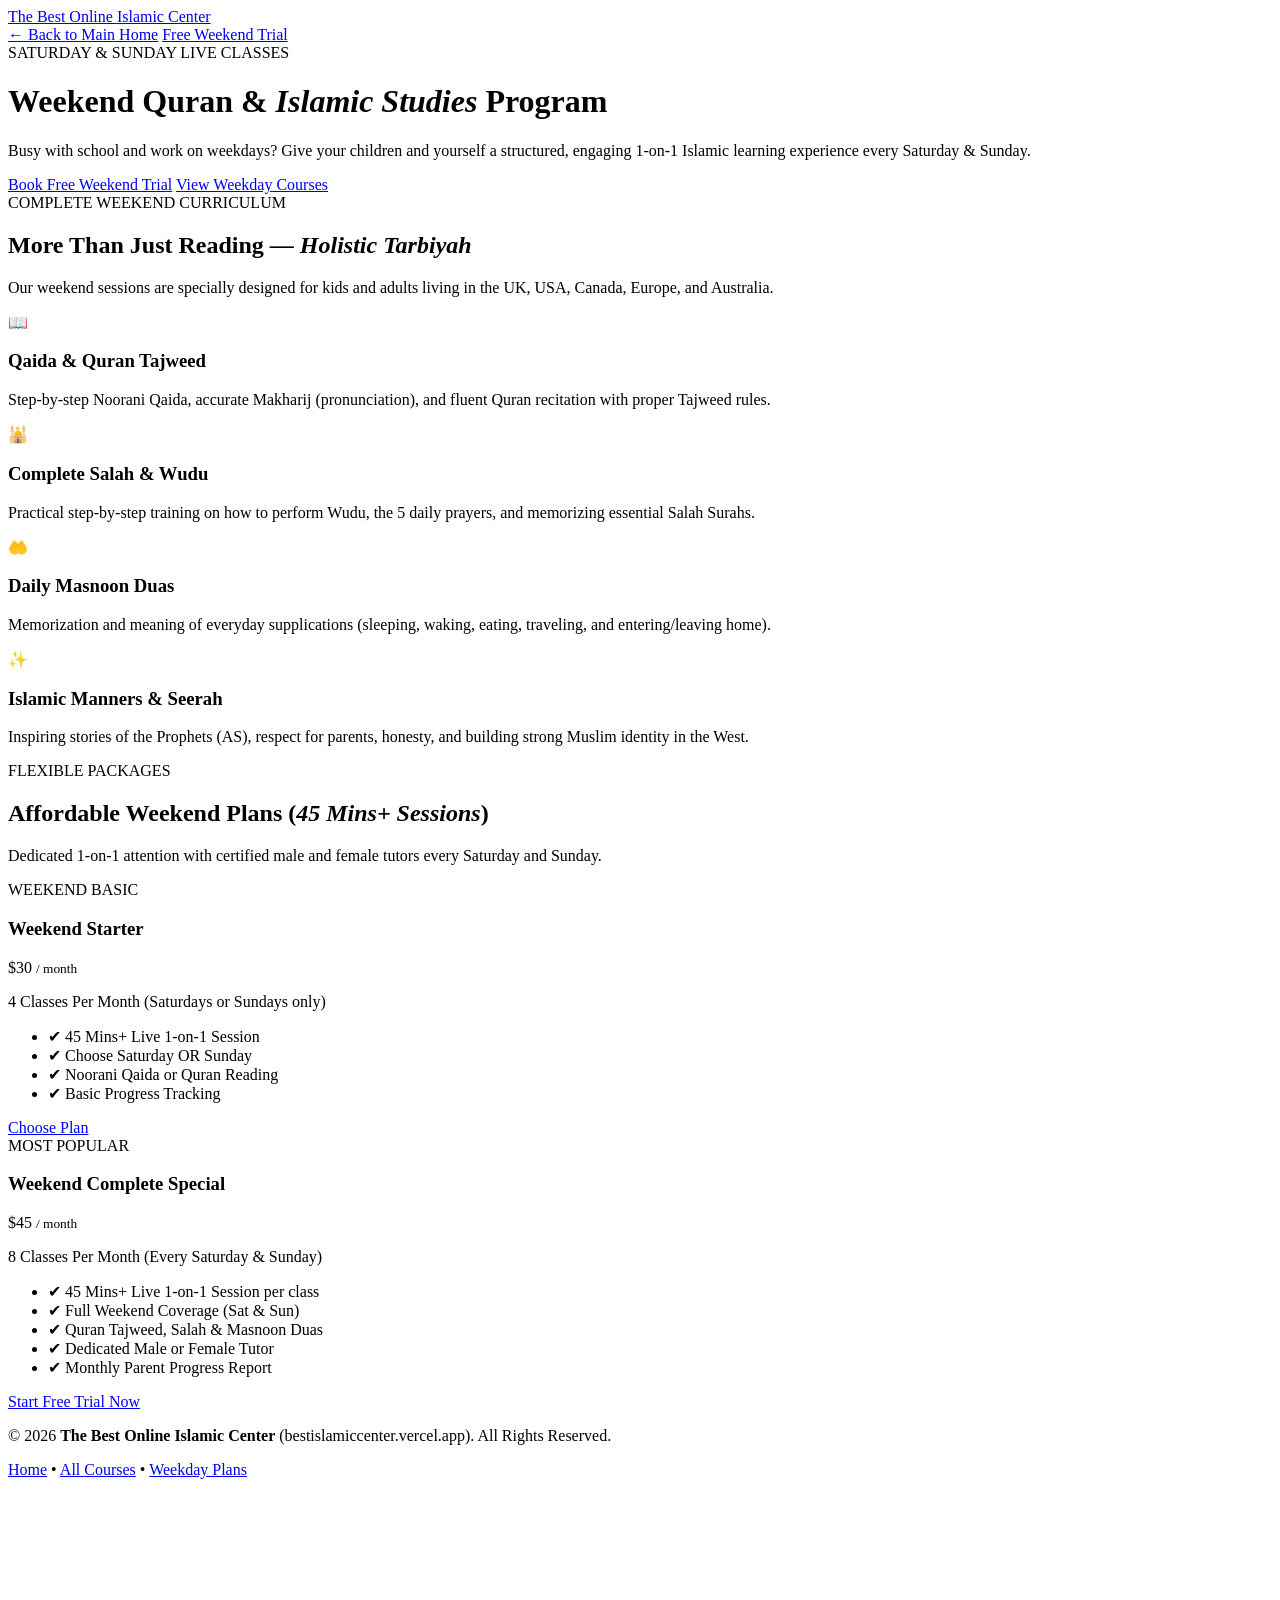
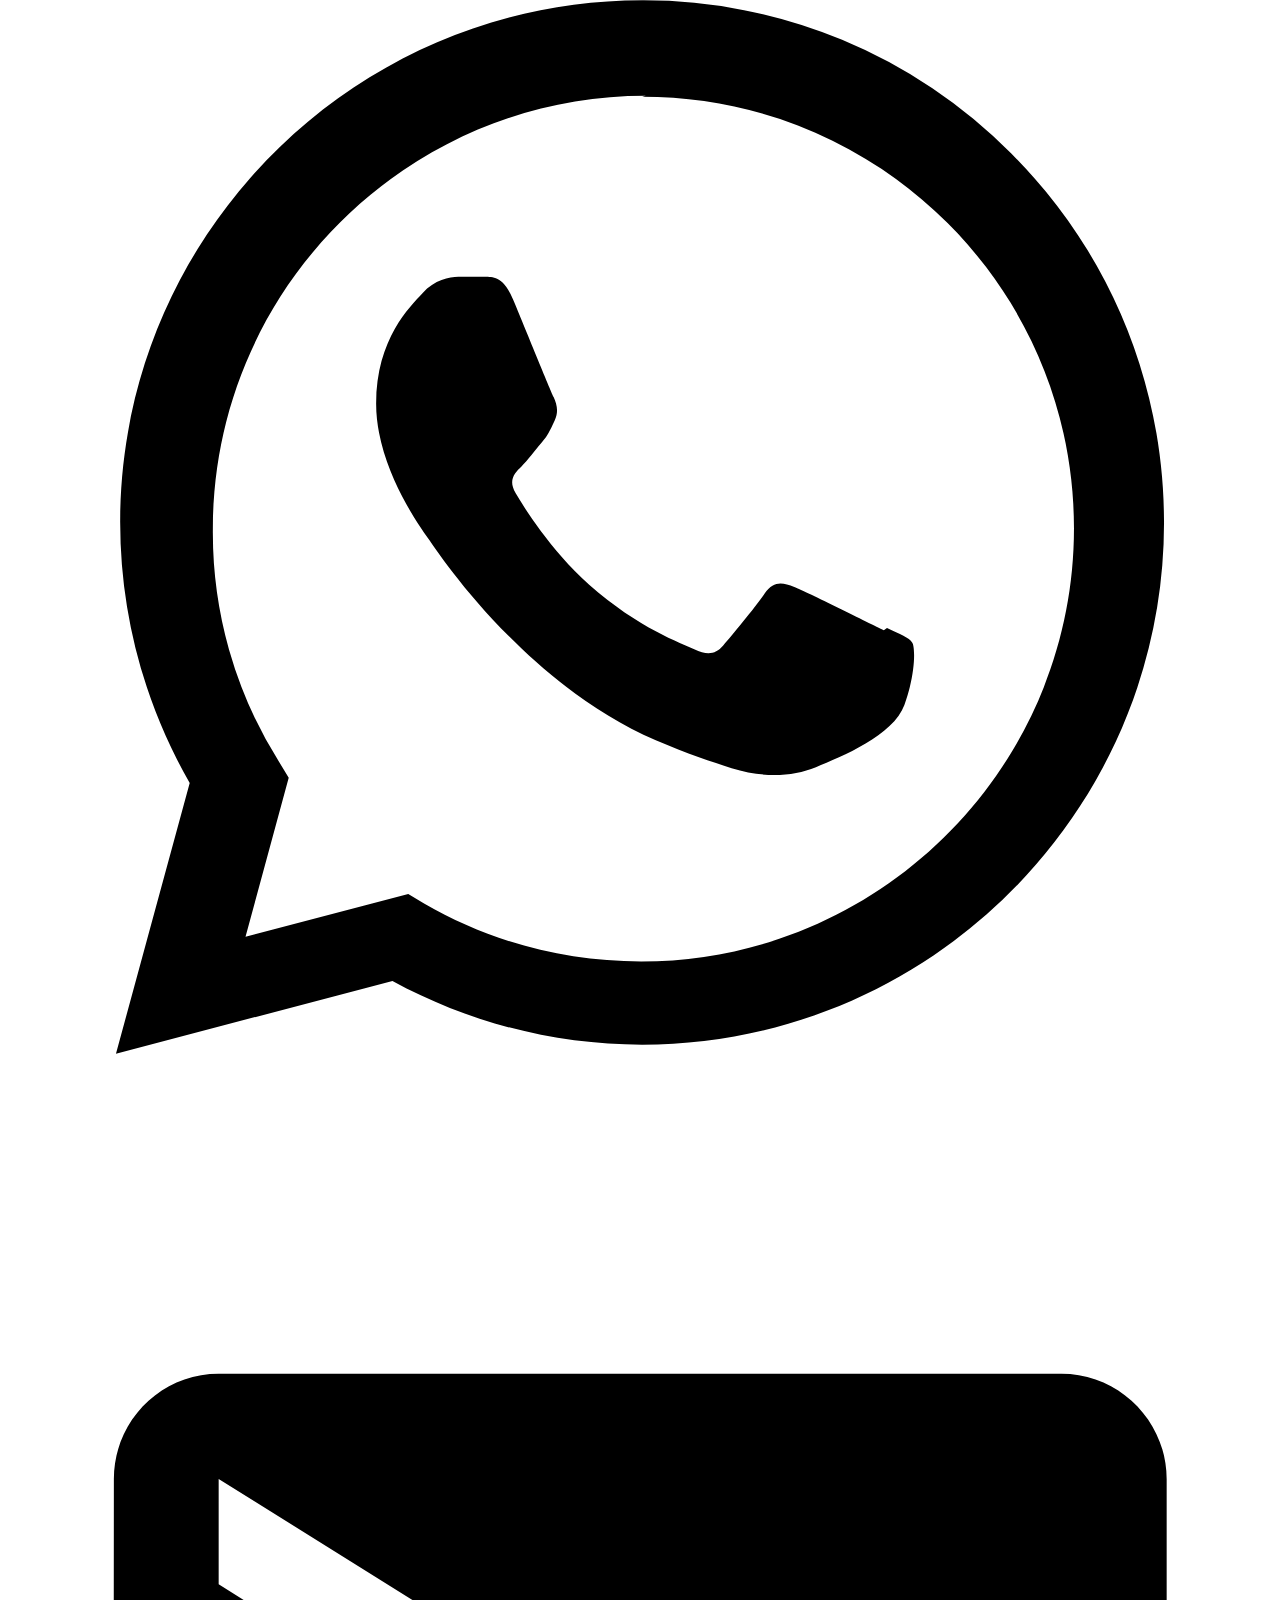
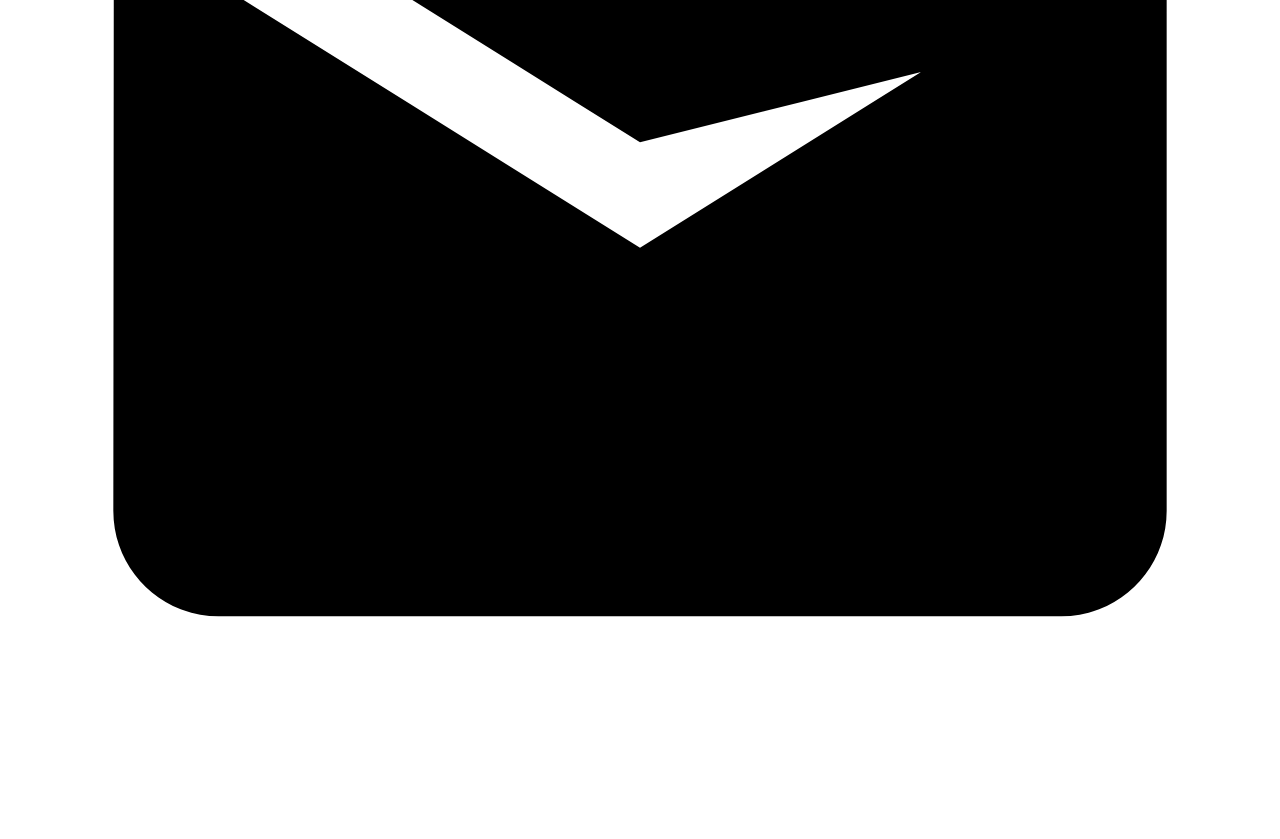
==== commit 3db6c7a1: "Create index.html" ====
--- a/weekend/index.html
+++ b/weekend/index.html
@@ -1,685 +1,147 @@
-
 <!DOCTYPE html>
 <html lang="en">
 <head>
-<meta charset="UTF-8">
-<meta name="viewport" content="width=device-width, initial-scale=1.0">
-<title>Weekend Quran Classes for Kids | The Best Online Islamic Center</title>
-<meta name="description" content="1-on-1 Weekend Quran classes for kids in US, UK, Australia and Canada. No weekday stress. Certified tutors. Book your free 3-day trial today.">
-<link rel="preconnect" href="https://fonts.googleapis.com">
-<link rel="preconnect" href="https://fonts.gstatic.com" crossorigin>
-<link href="https://fonts.googleapis.com/css2?family=Plus+Jakarta+Sans:wght@400;500;600;700;800&display=swap" rel="stylesheet">
-<link rel="stylesheet" href="https://cdnjs.cloudflare.com/ajax/libs/font-awesome/6.5.0/css/all.min.css">
-<style>
-:root{
-  --gold:#D4AF37;--gold-dark:#AA7C11;
-  --bg:#030712;--bg2:#050b1a;--card:#0b1329;
-  --border:rgba(212,175,55,0.15);--border-h:rgba(212,175,55,0.45);
-  --text:#f3f4f6;--muted:#9ca3af;
-  --green:#25D366;--green-d:#1ebe57;
-  --fb:#1877F2;--ig:#E1306C;--r:18px;
-}
-html{scroll-behavior:smooth;}
-*{margin:0;padding:0;box-sizing:border-box;font-family:'Plus Jakarta Sans',sans-serif;}
-body{background:var(--bg);color:var(--text);overflow-x:hidden;}
+  <meta charset="UTF-8" />
+  <meta name="viewport" content="width=device-width, initial-scale=1.0" />
+  <title>Weekend Quran & Islamic Studies Program | The Best Online Islamic Center</title>
+  <meta name="description" content="Enroll in our Saturday & Sunday Weekend Quran and Islamic Studies Program for kids and adults. Learn 1-on-1 with expert tutors for 45 mins+ per session." />
+  <meta name="keywords" content="Weekend Quran Classes, Saturday Sunday Islamic School, Online Weekend Madrasah, Kids Islamic Studies, Weekend Tajweed Classes" />
+  
+  <!-- Open Graph for Social Media Sharing -->
+  <meta property="og:title" content="Weekend Quran & Islamic Studies Program | Saturday & Sunday Classes" />
+  <meta property="og:description" content="Busy on weekdays? Join our live 1-on-1 Weekend Islamic School for Quran, Salah, Duas & Character Building." />
+  <meta property="og:url" content="https://bestislamiccenter.vercel.app/weekend" />
+  <meta property="og:type" content="website" />
 
-/* ══ NAVBAR ══ */
-nav{position:fixed;top:0;left:0;width:100%;z-index:999;background:rgba(3,7,18,0.6);backdrop-filter:blur(20px);-webkit-backdrop-filter:blur(20px);border-bottom:1px solid transparent;height:70px;padding:0 48px;display:flex;align-items:center;justify-content:space-between;transition:all .35s;}
-nav.scrolled{background:rgba(3,7,18,0.97);border-bottom-color:rgba(212,175,55,0.3);}
-.nav-logo{display:flex;align-items:center;gap:12px;text-decoration:none;}
-.nav-logo img{width:42px;height:42px;border-radius:50%;border:1.5px solid var(--gold);object-fit:cover;}
-.nav-logo span{color:var(--gold);font-size:.88rem;font-weight:700;line-height:1.3;}
-.nav-right{display:flex;align-items:center;gap:6px;}
-.nav-links{display:flex;align-items:center;gap:2px;list-style:none;}
-.nav-links a{color:var(--muted);text-decoration:none;font-size:.85rem;font-weight:500;padding:7px 12px;border-radius:8px;transition:all .25s;white-space:nowrap;}
-.nav-links a:hover{color:var(--gold);background:rgba(212,175,55,.08);}
-.nav-badge{display:inline-flex;align-items:center;gap:5px;background:rgba(212,175,55,.12);border:1px solid rgba(212,175,55,.3);color:var(--gold);font-size:.7rem;font-weight:700;padding:3px 8px;border-radius:50px;margin-left:4px;animation:badgeBlink 2s ease-in-out infinite;}
-@keyframes badgeBlink{0%,100%{opacity:1;}50%{opacity:.5;}}
-.nav-socials{display:flex;align-items:center;gap:8px;margin-left:10px;}
-.nav-socials a{width:34px;height:34px;border-radius:8px;display:flex;align-items:center;justify-content:center;font-size:.9rem;text-decoration:none;border:1px solid var(--border);transition:all .25s;}
-.nsf{color:var(--fb);background:rgba(24,119,242,.07);}
-.nsf:hover{background:rgba(24,119,242,.18);border-color:rgba(24,119,242,.4);transform:translateY(-2px);}
-.nsi{color:var(--ig);background:rgba(225,48,108,.07);}
-.nsi:hover{background:rgba(225,48,108,.18);border-color:rgba(225,48,108,.4);transform:translateY(-2px);}
-.hamburger{display:none;flex-direction:column;gap:5px;cursor:pointer;padding:5px;background:none;border:none;}
-.hamburger span{display:block;width:24px;height:2px;background:var(--gold);border-radius:2px;transition:all .3s;}
-.hamburger.active span:nth-child(1){transform:translateY(7px) rotate(45deg);}
-.hamburger.active span:nth-child(2){opacity:0;}
-.hamburger.active span:nth-child(3){transform:translateY(-7px) rotate(-45deg);}
-.mob-menu{display:none;position:fixed;top:70px;left:0;width:100%;background:rgba(3,7,18,.98);border-bottom:1px solid var(--border);padding:18px 24px;z-index:998;flex-direction:column;gap:4px;}
-.mob-menu.open{display:flex;}
-.mob-menu a{color:var(--muted);text-decoration:none;font-size:.97rem;font-weight:500;padding:11px 14px;border-radius:8px;transition:all .25s;}
-.mob-menu a:hover{color:var(--gold);background:rgba(212,175,55,.08);}
-.mob-socials{display:flex;gap:10px;padding:10px 14px 4px;}
-.mob-socials a{width:38px;height:38px;border-radius:8px;display:flex;align-items:center;justify-content:center;font-size:1rem;text-decoration:none;border:1px solid var(--border);transition:all .25s;}
-
-/* ══ HERO ══ */
-.hero{min-height:100vh;display:flex;flex-direction:column;justify-content:center;align-items:center;text-align:center;background:radial-gradient(ellipse 90% 70% at 50% 38%,#0d1f4e 0%,#030712 68%);padding:130px 20px 80px;position:relative;overflow:hidden;}
-.hero::before{content:'';position:absolute;inset:0;pointer-events:none;background-image:radial-gradient(circle,rgba(212,175,55,.1) 1px,transparent 1px),radial-gradient(circle,rgba(212,175,55,.05) 1px,transparent 1px);background-size:55px 55px,28px 28px;background-position:0 0,14px 14px;}
-.particles{position:absolute;inset:0;pointer-events:none;overflow:hidden;}
-.particle{position:absolute;border-radius:50%;background:var(--gold);opacity:0;animation:floatUp linear infinite;}
-@keyframes floatUp{0%{opacity:0;transform:translateY(0) scale(0);}10%{opacity:.5;}90%{opacity:.15;}100%{opacity:0;transform:translateY(-100vh) scale(1.4);}}
-.hero-badge{display:inline-flex;align-items:center;gap:8px;background:rgba(212,175,55,.1);border:1px solid rgba(212,175,55,.3);color:var(--gold);font-size:.76rem;font-weight:700;letter-spacing:1px;padding:7px 18px;border-radius:50px;margin-bottom:22px;position:relative;z-index:1;text-transform:uppercase;}
-.hero-badge .dot{width:7px;height:7px;border-radius:50%;background:var(--gold);animation:dotBlink 1.5s ease-in-out infinite;}
-@keyframes dotBlink{0%,100%{opacity:1;}50%{opacity:.2;}}
-.hero-logo{width:130px;height:130px;border-radius:50%;object-fit:cover;border:2.5px solid var(--gold);box-shadow:0 0 0 10px rgba(212,175,55,.07),0 0 50px rgba(212,175,55,.2);margin-bottom:26px;position:relative;z-index:1;animation:floatLogo 4s ease-in-out infinite;}
-@keyframes floatLogo{0%,100%{transform:translateY(0);box-shadow:0 0 0 10px rgba(212,175,55,.07),0 0 50px rgba(212,175,55,.2);}50%{transform:translateY(-10px);box-shadow:0 0 0 16px rgba(212,175,55,.04),0 0 75px rgba(212,175,55,.32);}}
-.hero h1{color:var(--gold);font-size:2.75rem;font-weight:800;letter-spacing:-1px;max-width:720px;line-height:1.18;margin-bottom:14px;text-shadow:0 0 60px rgba(212,175,55,.2);position:relative;z-index:1;}
-.hero h1 em{color:#fff;font-style:normal;}
-.hero-sub{color:#cbd5e1;font-size:1.05rem;font-weight:500;max-width:560px;line-height:1.7;margin-bottom:28px;position:relative;z-index:1;}
-.hero-sub strong{color:var(--gold);}
-
-/* HERO IMAGE SLOT */
-.hero-img-wrap{width:100%;max-width:620px;border-radius:20px;overflow:hidden;margin-bottom:32px;position:relative;z-index:1;border:1px solid var(--border);box-shadow:0 20px 60px rgba(0,0,0,.5);}
-/* =============================================
-   📌 HERO IMAGE — Replace src with your image
-   Recommended: A child reading Quran / learning
-   Size: 1200x600px | Format: JPG or JPEG
-   File name example: hero-kids.jpg
-   ============================================= */
-.hero-img-wrap img{width:100%;height:280px;object-fit:cover;display:block;}
-.hero-img-overlay{position:absolute;inset:0;background:linear-gradient(to top,rgba(3,7,18,.65) 0%,transparent 50%);}
-.hero-img-label{position:absolute;bottom:16px;left:50%;transform:translateX(-50%);background:rgba(212,175,55,.15);backdrop-filter:blur(8px);border:1px solid rgba(212,175,55,.3);color:var(--gold);font-size:.8rem;font-weight:700;padding:6px 18px;border-radius:50px;white-space:nowrap;}
-
-.hero-btns{display:flex;gap:14px;flex-wrap:wrap;justify-content:center;z-index:1;position:relative;margin-bottom:32px;}
-.btn-gold{display:inline-flex;align-items:center;gap:9px;background:linear-gradient(135deg,var(--gold),var(--gold-dark));color:#000;padding:15px 34px;border-radius:50px;font-weight:700;font-size:.97rem;text-decoration:none;animation:ctaPulse 2.5s ease-out infinite;transition:transform .3s,box-shadow .3s;}
-.btn-gold:hover{transform:translateY(-4px);box-shadow:0 14px 38px rgba(212,175,55,.5);animation:none;}
-@keyframes ctaPulse{0%{box-shadow:0 0 0 0 rgba(212,175,55,.5);}70%{box-shadow:0 0 0 18px rgba(212,175,55,0);}100%{box-shadow:0 0 0 0 rgba(212,175,55,0);}}
-.btn-outline-green{display:inline-flex;align-items:center;gap:9px;border:2px solid var(--green);color:var(--green);padding:14px 30px;border-radius:50px;font-weight:700;font-size:.97rem;text-decoration:none;transition:all .3s;}
-.btn-outline-green:hover{background:var(--green);color:#fff;box-shadow:0 8px 28px rgba(37,211,102,.35);}
-.trust-row{display:flex;gap:20px;flex-wrap:wrap;justify-content:center;z-index:1;position:relative;}
-.trust-item{color:var(--muted);font-size:.83rem;display:flex;align-items:center;gap:6px;}
-.trust-item i{color:var(--gold);}
-
-/* ══ GOLD STRIP ══ */
-.gold-strip{background:linear-gradient(135deg,var(--gold),var(--gold-dark));padding:14px 20px;text-align:center;}
-.gold-strip p{color:#000;font-size:.9rem;font-weight:700;}
-
-/* ══ SHARED ══ */
-.sec{padding:96px 20px;}
-.sec-inner{max-width:1100px;margin:0 auto;}
-.sec-label{display:inline-block;background:rgba(212,175,55,.1);color:var(--gold);font-size:.72rem;font-weight:700;letter-spacing:2px;text-transform:uppercase;padding:6px 18px;border-radius:50px;border:1px solid rgba(212,175,55,.2);margin-bottom:14px;}
-.sec-title{font-size:2.1rem;font-weight:800;letter-spacing:-.5px;margin-bottom:10px;color:var(--gold);}
-.sec-sub{color:var(--muted);font-size:.96rem;max-width:530px;margin:0 auto 52px;line-height:1.75;}
-.center{text-align:center;}
-
-/* ══ ADVANTAGE ══ */
-.adv-sec{background:var(--bg2);}
-.adv-grid{display:grid;grid-template-columns:repeat(auto-fit,minmax(280px,1fr));gap:26px;max-width:1000px;margin:0 auto;}
-.adv-card{background:var(--card);border:1px solid var(--border);border-radius:var(--r);overflow:hidden;transition:all .35s;}
-.adv-card:hover{transform:translateY(-8px);border-color:var(--border-h);box-shadow:0 22px 55px rgba(0,0,0,.5);}
-/* ADVANTAGE CARD IMAGES */
-.adv-img{height:180px;overflow:hidden;position:relative;}
-.adv-img img{width:100%;height:100%;object-fit:cover;transition:transform .5s;display:block;}
-.adv-card:hover .adv-img img{transform:scale(1.07);}
-/* =============================================
-   📌 ADVANTAGE IMAGE 1 — No School Rush
-   Replace src with your image
-   Suggested: Happy child relaxing on weekend
-   File: adv1.jpg (800x400px)
-   📌 ADVANTAGE IMAGE 2 — Fresh Mind
-   Suggested: Focused child at desk
-   File: adv2.jpg
-   📌 ADVANTAGE IMAGE 3 — Certified Tutor
-   Suggested: Online class screenshot / teacher
-   File: adv3.jpg
-   ============================================= */
-.adv-body{padding:22px 22px 26px;}
-.adv-icon{width:48px;height:48px;border-radius:12px;background:rgba(212,175,55,.1);border:1px solid rgba(212,175,55,.2);display:flex;align-items:center;justify-content:center;font-size:1.3rem;color:var(--gold);margin-bottom:14px;}
-.adv-body h3{font-size:1.05rem;font-weight:700;margin-bottom:8px;}
-.adv-body p{color:var(--muted);font-size:.87rem;line-height:1.7;}
-
-/* ══ PRICING ══ */
-.pricing-sec{background:var(--bg);}
-.pricing-grid{display:grid;grid-template-columns:repeat(auto-fit,minmax(270px,1fr));gap:26px;max-width:700px;margin:0 auto 26px;}
-.price-card{background:var(--card);border:1px solid var(--border);border-radius:var(--r);padding:40px 30px;text-align:center;position:relative;overflow:hidden;transition:all .35s;}
-.price-card:hover{transform:translateY(-8px);border-color:var(--border-h);box-shadow:0 22px 55px rgba(0,0,0,.5);}
-.price-card.featured{border-color:rgba(212,175,55,.5);}
-.price-card.featured::before{content:'⭐ Recommended';position:absolute;top:18px;right:-32px;background:linear-gradient(135deg,var(--gold),var(--gold-dark));color:#000;font-size:.68rem;font-weight:700;padding:5px 42px;transform:rotate(45deg);letter-spacing:.5px;}
-.price-tag{color:var(--gold);font-size:.72rem;font-weight:700;letter-spacing:2px;text-transform:uppercase;margin-bottom:14px;}
-.price-amt{font-size:3rem;font-weight:800;color:var(--text);line-height:1;margin-bottom:4px;}
-.price-amt sup{font-size:1.3rem;vertical-align:super;color:var(--gold);}
-.price-amt sub{font-size:.9rem;color:var(--muted);font-weight:500;}
-.price-dur{color:var(--muted);font-size:.85rem;margin-bottom:8px;}
-.price-len{display:inline-block;background:rgba(212,175,55,.1);border:1px solid rgba(212,175,55,.2);color:var(--gold);font-size:.78rem;font-weight:600;padding:4px 14px;border-radius:50px;margin-bottom:24px;}
-.price-feats{list-style:none;margin-bottom:28px;display:flex;flex-direction:column;gap:11px;}
-.price-feats li{color:var(--muted);font-size:.87rem;display:flex;align-items:center;gap:9px;}
-.price-feats li i{color:var(--gold);font-size:.72rem;flex-shrink:0;}
-.btn-price{display:inline-flex;align-items:center;justify-content:center;gap:8px;width:100%;padding:13px;background:transparent;border:1.5px solid var(--gold);color:var(--gold);border-radius:10px;text-decoration:none;font-weight:600;font-size:.9rem;transition:all .3s;}
-.btn-price:hover,.price-card.featured .btn-price{background:linear-gradient(135deg,var(--gold),var(--gold-dark));color:#000;border-color:transparent;box-shadow:0 6px 22px rgba(212,175,55,.3);}
-.pricing-note{color:var(--muted);font-size:.87rem;text-align:center;}
-.pricing-note a{color:var(--green);text-decoration:none;font-weight:600;}
-
-/* ══ INSTRUCTOR ══ */
-.inst-sec{background:var(--bg2);}
-.inst-grid{display:grid;grid-template-columns:auto 1fr;gap:60px;max-width:900px;margin:0 auto;align-items:center;}
-.inst-visual{display:flex;flex-direction:column;align-items:center;gap:16px;}
-.inst-av{position:relative;width:180px;height:180px;}
-/* =============================================
-   📌 INSTRUCTOR IMAGE
-   Replace src="/teacher1.jpeg" with your image
-   Recommended size: 400x400px circle crop
-   File: teacher1.jpeg (already in your folder)
-   ============================================= */
-.inst-av img{width:180px;height:180px;border-radius:50%;object-fit:cover;border:3px solid var(--gold);box-shadow:0 0 0 8px rgba(212,175,55,.1),0 12px 40px rgba(0,0,0,.5);position:relative;z-index:1;}
-.inst-av::before{content:'';position:absolute;inset:-8px;border-radius:50%;border:2px dashed rgba(212,175,55,.4);animation:spinR 14s linear infinite;}
-@keyframes spinR{to{transform:rotate(360deg);}}
-.inst-bdg-list{display:flex;flex-direction:column;gap:8px;align-items:center;}
-.inst-bdg{display:inline-flex;align-items:center;gap:6px;background:rgba(212,175,55,.08);border:1px solid rgba(212,175,55,.2);color:var(--gold);font-size:.74rem;font-weight:600;padding:6px 14px;border-radius:50px;white-space:nowrap;}
-.inst-text h2{font-size:1.9rem;font-weight:800;color:var(--gold);margin-bottom:6px;}
-.inst-sub{color:var(--muted);font-size:.9rem;margin-bottom:20px;font-style:italic;}
-.inst-text p{color:var(--muted);font-size:.93rem;line-height:1.85;margin-bottom:14px;}
-.inst-stats{display:flex;gap:28px;flex-wrap:wrap;margin-top:22px;}
-.inst-stat strong{display:block;color:var(--gold);font-size:1.6rem;font-weight:800;}
-.inst-stat span{color:var(--muted);font-size:.77rem;}
-
-/* ══ STUDENTS SECTION ══ */
-.students-sec{background:var(--bg);}
-.students-grid{display:grid;grid-template-columns:repeat(auto-fit,minmax(210px,1fr));gap:22px;max-width:1000px;margin:0 auto;}
-.student-card{background:var(--card);border:1px solid var(--border);border-radius:var(--r);overflow:hidden;transition:all .35s;text-align:center;}
-.student-card:hover{transform:translateY(-6px);border-color:var(--border-h);box-shadow:0 18px 48px rgba(0,0,0,.5);}
-.student-img{height:210px;overflow:hidden;}
-/* =============================================
-   📌 STUDENT IMAGES — 4 cards
-   Replace each src below with your own image
-   Recommended: Kids studying / learning online
-   Sizes: 400x420px | Format: JPG or JPEG
-
-   CARD 1: student1.jpg  — UK Student
-   CARD 2: student2.jpg  — USA Student
-   CARD 3: student3.jpg  — Australia Student
-   CARD 4: student4.jpg  — Canada Student
-
-   Put these files in your main project folder
-   ============================================= */
-.student-img img{width:100%;height:100%;object-fit:cover;display:block;transition:transform .5s;}
-.student-card:hover .student-img img{transform:scale(1.06);}
-.student-body{padding:14px 16px 20px;}
-.student-flag{font-size:1.4rem;margin-bottom:5px;}
-.student-name{color:var(--gold);font-size:.9rem;font-weight:700;margin-bottom:3px;}
-.student-body p{color:var(--muted);font-size:.82rem;}
-
-/* ══ WHY US ══ */
-.why-sec{background:var(--bg2);}
-.why-grid{display:grid;grid-template-columns:repeat(auto-fit,minmax(220px,1fr));gap:20px;max-width:1000px;margin:0 auto;}
-.why-card{background:var(--card);border:1px solid var(--border);border-radius:14px;padding:26px 22px;transition:all .3s;}
-.why-card:hover{border-color:var(--border-h);transform:translateY(-4px);box-shadow:0 16px 45px rgba(0,0,0,.45);}
-.why-card h4{color:var(--gold);font-size:.95rem;font-weight:700;margin-bottom:8px;display:flex;align-items:center;gap:9px;}
-.why-card p{color:var(--muted);font-size:.85rem;line-height:1.65;}
-
-/* ══ REVIEWS ══ */
-.reviews-sec{background:var(--bg);}
-.reviews-grid{display:grid;grid-template-columns:repeat(auto-fit,minmax(260px,1fr));gap:22px;max-width:1100px;margin:0 auto;}
-.rev-card{background:var(--card);border:1px solid var(--border);border-radius:var(--r);padding:26px 22px;text-align:left;transition:all .35s;}
-.rev-card:hover{border-color:var(--border-h);transform:translateY(-5px);box-shadow:0 18px 48px rgba(0,0,0,.5);}
-.rev-stars{color:var(--gold);font-size:.9rem;margin-bottom:12px;letter-spacing:2px;}
-.rev-text{color:var(--muted);font-size:.88rem;line-height:1.75;margin-bottom:16px;font-style:italic;}
-.rev-author{display:flex;align-items:center;gap:10px;}
-.rev-av{width:40px;height:40px;border-radius:50%;flex-shrink:0;background:linear-gradient(135deg,var(--gold),var(--gold-dark));display:flex;align-items:center;justify-content:center;font-size:.95rem;font-weight:700;color:#000;}
-.rev-name{color:var(--text);font-size:.87rem;font-weight:600;}
-.rev-loc{color:var(--muted);font-size:.76rem;}
-
-/* ══ WHATSAPP CTA ══ */
-.wa-sec{background:linear-gradient(135deg,#060f2a 0%,#030712 50%,#060f2a 100%);padding:96px 20px;text-align:center;position:relative;overflow:hidden;}
-.wa-sec::before{content:'';position:absolute;inset:0;background:radial-gradient(ellipse 65% 80% at 50% 50%,rgba(212,175,55,.06) 0%,transparent 70%);pointer-events:none;}
-.wa-icon{width:80px;height:80px;border-radius:50%;background:rgba(37,211,102,.1);border:2px solid rgba(37,211,102,.3);display:flex;align-items:center;justify-content:center;font-size:2.2rem;color:var(--green);margin:0 auto 24px;animation:waPulse 2s ease-in-out infinite;position:relative;z-index:1;}
-@keyframes waPulse{0%,100%{box-shadow:0 0 0 0 rgba(37,211,102,.4);}50%{box-shadow:0 0 0 16px rgba(37,211,102,.05);}}
-.wa-sec h2{font-size:2rem;font-weight:800;color:var(--gold);margin-bottom:10px;position:relative;z-index:1;}
-.wa-sec p{color:var(--muted);font-size:.97rem;max-width:480px;margin:0 auto 32px;line-height:1.7;position:relative;z-index:1;}
-.btn-wa-big{display:inline-flex;align-items:center;gap:11px;background:var(--green);color:#fff;padding:17px 44px;border-radius:50px;font-weight:700;font-size:1.05rem;text-decoration:none;box-shadow:0 8px 30px rgba(37,211,102,.35);transition:all .3s;position:relative;z-index:1;}
-.btn-wa-big:hover{background:var(--green-d);transform:translateY(-4px);box-shadow:0 14px 42px rgba(37,211,102,.5);}
-.wa-note{color:var(--muted);font-size:.8rem;margin-top:14px;position:relative;z-index:1;}
-
-/* ══ FAQ ══ */
-.faq-sec{background:var(--bg2);}
-.faq-list{max-width:720px;margin:0 auto;display:flex;flex-direction:column;gap:12px;}
-.faq-item{background:var(--card);border:1px solid var(--border);border-radius:14px;overflow:hidden;transition:border-color .3s;}
-.faq-item.open{border-color:rgba(212,175,55,.4);}
-.faq-q{display:flex;align-items:center;justify-content:space-between;padding:19px 22px;cursor:pointer;font-weight:600;font-size:.93rem;transition:color .25s;user-select:none;}
-.faq-q:hover{color:var(--gold);}
-.faq-q i{color:var(--gold);font-size:.8rem;transition:transform .3s;flex-shrink:0;margin-left:12px;}
-.faq-item.open .faq-q i{transform:rotate(180deg);}
-.faq-a{max-height:0;overflow:hidden;transition:max-height .4s ease;}
-.faq-item.open .faq-a{max-height:200px;}
-.faq-a p{padding:0 22px 18px;color:var(--muted);font-size:.89rem;line-height:1.75;}
-
-/* ══ FOOTER ══ */
-footer{background:#020509;border-top:1px solid rgba(255,255,255,.04);padding:38px 20px;text-align:center;}
-.footer-logo{display:flex;align-items:center;justify-content:center;gap:12px;margin-bottom:18px;}
-.footer-logo img{width:42px;height:42px;border-radius:50%;border:1.5px solid var(--gold);object-fit:cover;}
-.footer-logo span{color:var(--gold);font-size:.87rem;font-weight:700;line-height:1.3;}
-.footer-social{display:flex;justify-content:center;gap:10px;margin-bottom:16px;}
-.footer-social a{width:38px;height:38px;border-radius:9px;display:flex;align-items:center;justify-content:center;font-size:.95rem;text-decoration:none;border:1px solid var(--border);transition:all .25s;}
-.fs-fb{color:var(--fb);}.fs-fb:hover{background:rgba(24,119,242,.15);border-color:rgba(24,119,242,.4);}
-.fs-ig{color:var(--ig);}.fs-ig:hover{background:rgba(225,48,108,.15);border-color:rgba(225,48,108,.4);}
-.fs-wa{color:var(--green);}.fs-wa:hover{background:rgba(37,211,102,.15);border-color:rgba(37,211,102,.4);}
-.fs-em{color:var(--gold);}.fs-em:hover{background:rgba(212,175,55,.15);border-color:rgba(212,175,55,.4);}
-.footer-nav{display:flex;justify-content:center;gap:16px;flex-wrap:wrap;margin-bottom:16px;}
-.footer-nav a{color:var(--muted);text-decoration:none;font-size:.82rem;transition:color .25s;}
-.footer-nav a:hover{color:var(--gold);}
-footer p{color:#4b5563;font-size:.8rem;}
-footer span{color:var(--gold);}
-
-/* ══ FLOATING ══ */
-.float-btn{position:fixed;width:56px;height:56px;border-radius:50%;display:flex;align-items:center;justify-content:center;font-size:22px;text-decoration:none;z-index:1000;transition:transform .3s;}
-.float-btn:hover{transform:scale(1.12);}
-.fwa{bottom:28px;right:28px;background:var(--green);color:#fff;animation:hbeat 2s ease-in-out infinite;}
-.fem{bottom:28px;left:28px;background:var(--gold);color:#000;animation:hbeat 2s ease-in-out infinite .5s;}
-@keyframes hbeat{0%,100%{box-shadow:0 0 0 0 rgba(37,211,102,.5);}40%{box-shadow:0 0 0 13px rgba(37,211,102,.1);}80%{box-shadow:0 0 0 5px rgba(37,211,102,.03);}}
-
-/* ══ RESPONSIVE ══ */
-@media(max-width:900px){.inst-grid{grid-template-columns:1fr;text-align:center;}.inst-stats{justify-content:center;}.inst-bdg-list{flex-direction:row;flex-wrap:wrap;justify-content:center;}}
-@media(max-width:768px){nav{padding:0 18px;}.nav-right{display:none;}.hamburger{display:flex;}.hero h1{font-size:1.9rem;}.sec-title{font-size:1.75rem;}.pricing-grid{grid-template-columns:1fr;}.students-grid{grid-template-columns:repeat(2,1fr);}}
-@media(max-width:480px){.hero-btns{flex-direction:column;align-items:center;}.trust-row{flex-direction:column;align-items:center;gap:10px;}.students-grid{grid-template-columns:1fr;}}
-</style>
+  <!-- External CSS Link -->
+  <link rel="stylesheet" href="weekend.css" />
 </head>
 <body>
 
-<!-- ══ NAVBAR ══ -->
-<nav id="navbar">
-  <a href="/index.html" class="nav-logo">
-    <!-- 📌 LOGO: File = logo.jpg (already in your folder) -->
-    <img src="/logo.jpg" alt="Logo">
-    <span>The Best Online<br>Islamic Center</span>
-  </a>
-  <div class="nav-right">
-    <ul class="nav-links">
-      <li><a href="/index.html">Home</a></li>
-      <li><a href="/index.html#about">About</a></li>
-      <li><a href="/index.html#courses">Courses</a></li>
-      <li><a href="/index.html#fees">Fees</a></li>
-      <li><a href="/index.html#admission">Admission <span class="nav-badge">🟡 Free Trial</span></a></li>
-      <li><a href="/index.html#contact">Contact</a></li>
-    </ul>
-    <div class="nav-socials">
-      <a href="https://www.facebook.com/share/1CseXfsN4n/" target="_blank" class="nsf"><i class="fa-brands fa-facebook-f"></i></a>
-      <a href="https://www.instagram.com/the.best.online.islamic.center" target="_blank" class="nsi"><i class="fa-brands fa-instagram"></i></a>
+  <!-- Navigation -->
+  <nav class="navbar">
+    <a href="https://bestislamiccenter.vercel.app" class="logo">The Best Online <span>Islamic Center</span></a>
+    <div class="nav-links">
+      <a href="https://bestislamiccenter.vercel.app">← Back to Main Home</a>
+      <a href="https://wa.me/923139271282?text=Assalam-o-alaikum%20wrwb%20i%20want%20to%20enroll%20for%20weekend%20Class" target="_blank" class="nav-btn">Free Weekend Trial</a>
     </div>
-  </div>
-  <button class="hamburger" id="hamburger"><span></span><span></span><span></span></button>
-</nav>
+  </nav>
 
-<!-- Mobile Menu -->
-<div class="mob-menu" id="mobMenu">
-  <a href="/index.html" onclick="closeMob()">Home</a>
-  <a href="/index.html#about" onclick="closeMob()">About</a>
-  <a href="/index.html#courses" onclick="closeMob()">Courses</a>
-  <a href="/index.html#fees" onclick="closeMob()">Fees</a>
-  <a href="/index.html#admission" onclick="closeMob()">Admission</a>
-  <a href="/index.html#contact" onclick="closeMob()">Contact</a>
-  <div class="mob-socials">
-    <a href="https://www.facebook.com/share/1CseXfsN4n/" target="_blank" class="nsf"><i class="fa-brands fa-facebook-f"></i></a>
-    <a href="https://www.instagram.com/the.best.online.islamic.center" target="_blank" class="nsi"><i class="fa-brands fa-instagram"></i></a>
-  </div>
-</div>
+  <!-- Hero Section -->
+  <header class="weekend-hero reveal">
+    <div class="badge">SATURDAY & SUNDAY LIVE CLASSES</div>
+    <h1>Weekend Quran & <em>Islamic Studies</em> Program</h1>
+    <p>Busy with school and work on weekdays? Give your children and yourself a structured, engaging 1-on-1 Islamic learning experience every Saturday & Sunday.</p>
+    <div class="hero-btns">
+      <a href="https://wa.me/923139271282?text=Assalam-o-alaikum%20wrwb%20i%20want%20to%20enroll%20for%20weekend%20Class" target="_blank" class="btn btn-gold">Book Free Weekend Trial</a>
+      <a href="https://bestislamiccenter.vercel.app/#courses" class="btn btn-outline">View Weekday Courses</a>
+    </div>
+  </header>
 
-<!-- ══ HERO ══ -->
-<section class="hero" id="hero">
-  <div class="particles" id="particles"></div>
-  <div class="hero-badge"><span class="dot"></span> Weekend-Only Program — Now Enrolling</div>
-  <!-- 📌 LOGO in hero -->
-  <img src="logo.jpg" class="hero-logo" alt="Logo">
-  <h1>Give Your Child the Gift of Quran, <em>Without Weekday Pressure.</em></h1>
-  <p class="hero-sub"><strong>1-on-1 Weekend Quran Classes for Kids</strong> in US, UK, Australia & Canada.<br>Saturday & Sunday only — school always comes first.</p>
+  <!-- What We Cover on Weekends -->
+  <section class="section">
+    <div class="heading reveal">
+      <div class="eyebrow">COMPLETE WEEKEND CURRICULUM</div>
+      <h2>More Than Just Reading — <em>Holistic Tarbiyah</em></h2>
+      <p>Our weekend sessions are specially designed for kids and adults living in the UK, USA, Canada, Europe, and Australia.</p>
+    </div>
 
-  <!-- =============================================
-       📌 HERO MAIN IMAGE
-       Replace "hero-kids.jpg" with your image file
-       Put the file in your main project folder
-       Best size: 1200x500px | JPG or JPEG
-       Suggested content: Child learning Quran online
-       ============================================= -->
-  <div class="hero-img-wrap">
-    <img src="hero-kids.jpg" alt="Muslim child learning Quran online on weekend">
-    <div class="hero-img-overlay"></div>
-    <span class="hero-img-label">✦ Live 1-on-1 Weekend Classes</span>
+    <div class="grid-4">
+      <div class="card reveal">
+        <div class="card-icon">📖</div>
+        <h3>Qaida & Quran Tajweed</h3>
+        <p>Step-by-step Noorani Qaida, accurate Makharij (pronunciation), and fluent Quran recitation with proper Tajweed rules.</p>
+      </div>
+
+      <div class="card reveal">
+        <div class="card-icon">🕌</div>
+        <h3>Complete Salah & Wudu</h3>
+        <p>Practical step-by-step training on how to perform Wudu, the 5 daily prayers, and memorizing essential Salah Surahs.</p>
+      </div>
+
+      <div class="card reveal">
+        <div class="card-icon">🤲</div>
+        <h3>Daily Masnoon Duas</h3>
+        <p>Memorization and meaning of everyday supplications (sleeping, waking, eating, traveling, and entering/leaving home).</p>
+      </div>
+
+      <div class="card reveal">
+        <div class="card-icon">✨</div>
+        <h3>Islamic Manners & Seerah</h3>
+        <p>Inspiring stories of the Prophets (AS), respect for parents, honesty, and building strong Muslim identity in the West.</p>
+      </div>
+    </div>
+  </section>
+
+  <!-- Schedule & Fee Section -->
+  <div class="bg-soft">
+    <section class="section">
+      <div class="heading reveal">
+        <div class="eyebrow">FLEXIBLE PACKAGES</div>
+        <h2>Affordable Weekend Plans (<em>45 Mins+ Sessions</em>)</h2>
+        <p>Dedicated 1-on-1 attention with certified male and female tutors every Saturday and Sunday.</p>
+      </div>
+
+      <div class="pricing-grid">
+        <!-- Plan 1 -->
+        <div class="price-card reveal">
+          <div>
+            <span class="tag tag-primary">WEEKEND BASIC</span>
+            <h3>Weekend Starter</h3>
+            <div class="price-amount">$30 <small>/ month</small></div>
+            <p>4 Classes Per Month (Saturdays or Sundays only)</p>
+            <ul class="price-features">
+              <li><span>✔</span> 45 Mins+ Live 1-on-1 Session</li>
+              <li><span>✔</span> Choose Saturday OR Sunday</li>
+              <li><span>✔</span> Noorani Qaida or Quran Reading</li>
+              <li><span>✔</span> Basic Progress Tracking</li>
+            </ul>
+          </div>
+          <a href="https://wa.me/923139271282?text=Assalam-o-alaikum%20wrwb%20i%20want%20to%20enroll%20for%20weekend%20Class" target="_blank" class="btn btn-outline-primary">Choose Plan</a>
+        </div>
+
+        <!-- Plan 2 (Most Popular - $45 / 45Mins+) -->
+        <div class="price-card popular reveal">
+          <div>
+            <span class="tag">MOST POPULAR</span>
+            <h3>Weekend Complete Special</h3>
+            <div class="price-amount">$45 <small>/ month</small></div>
+            <p>8 Classes Per Month (Every Saturday & Sunday)</p>
+            <ul class="price-features">
+              <li><span>✔</span> 45 Mins+ Live 1-on-1 Session per class</li>
+              <li><span>✔</span> Full Weekend Coverage (Sat & Sun)</li>
+              <li><span>✔</span> Quran Tajweed, Salah & Masnoon Duas</li>
+              <li><span>✔</span> Dedicated Male or Female Tutor</li>
+              <li><span>✔</span> Monthly Parent Progress Report</li>
+            </ul>
+          </div>
+          <a href="https://wa.me/923139271282?text=Assalam-o-alaikum%20wrwb%20i%20want%20to%20enroll%20for%20weekend%20Class" target="_blank" class="btn btn-gold btn-full">Start Free Trial Now</a>
+        </div>
+      </div>
+    </section>
   </div>
 
-  <div class="hero-btns">
-    <a href="https://wa.me/923139271282?text=Assalamualaikum%20I%20am%20interested%20in%20Weekend%20Quran%20classes%20for%20my%20child." class="btn-gold" target="_blank">
-      <i class="fa-brands fa-whatsapp"></i> Book 3-Day Free Trial
+  <!-- Footer -->
+  <footer>
+    <p>© 2026 <b>The Best Online Islamic Center</b> (bestislamiccenter.vercel.app). All Rights Reserved.</p>
+    <p class="footer-links">
+      <a href="https://bestislamiccenter.vercel.app">Home</a> • 
+      <a href="https://bestislamiccenter.vercel.app/#courses">All Courses</a> • 
+      <a href="https://bestislamiccenter.vercel.app/#fees">Weekday Plans</a>
+    </p>
+  </footer>
+
+  <!-- Floating Action Buttons with Proper SVG Icons -->
+  <div class="floating-buttons">
+    <a href="https://wa.me/923139271282?text=Assalam-o-alaikum%20wrwb%20i%20want%20to%20know%20more%20about%20weekend%20Classes" target="_blank" class="float-btn wa-btn" title="Chat on WhatsApp">
+      <svg viewBox="0 0 24 24"><path d="M12.04 2c-5.46 0-9.91 4.45-9.91 9.91 0 1.75.46 3.45 1.32 4.95L2.05 22l5.25-1.38c1.45.79 3.08 1.21 4.74 1.21 5.46 0 9.91-4.45 9.91-9.91 0-2.65-1.03-5.14-2.9-7.01A9.816 9.816 0 0 0 12.04 2m0 1.83c2.19 0 4.25.85 5.8 2.4 1.55 1.55 2.4 3.61 2.4 5.8 0 4.53-3.69 8.22-8.22 8.22-1.46 0-2.88-.38-4.12-1.1l-.3-.18-3.09.81.82-3.02-.19-.31a8.149 8.149 0 0 1-1.25-4.42c0-4.53 3.69-8.22 8.22-8.22m4.52 10.15c-.25-.12-1.47-.73-1.7-.82-.23-.09-.39-.12-.56.12-.17.25-.64.82-.79.99-.15.17-.3.19-.55.07-.25-.12-1.05-.39-2-1.23-.74-.66-1.24-1.48-1.39-1.73-.15-.25-.02-.39.11-.51.11-.11.25-.3.38-.45.13-.15.17-.25.25-.42.08-.17.04-.32-.02-.45-.06-.12-.56-1.35-.77-1.85-.2-.48-.41-.42-.56-.43h-.48c-.17 0-.45.06-.68.31-.23.25-.88.86-.88 2.1 0 1.24.9 2.43 1.02 2.6.12.17 1.77 2.7 4.29 3.79.6.26 1.07.41 1.44.53.61.19 1.16.16 1.6-.02.49-.2 1.47-.6 1.68-1.18.21-.58.21-1.08.15-1.18-.06-.1-.23-.16-.48-.28z"/></svg>
     </a>
-    <a href="#pricing" class="btn-outline-green">
-      <i class="fa-solid fa-tag"></i> See Pricing
+    <a href="mailto:thebestonlineilsmaiccenter@gmail.com?subject=Weekend%20Quran%20Classes%20Inquiry" class="float-btn email-btn" title="Send Email">
+      <svg viewBox="0 0 24 24"><path d="M20 4H4c-1.1 0-1.99.9-1.99 2L2 18c0 1.1.9 2 2 2h16c1.1 0 2-.9 2-2V6c0-1.1-.9-2-2-2zm0 4l-8 5-8-5V6l8 5 8-2v2z"/></svg>
     </a>
   </div>
-  <div class="trust-row">
-    <span class="trust-item"><i class="fa-solid fa-check-circle"></i> No Weekday Stress</span>
-    <span class="trust-item"><i class="fa-solid fa-check-circle"></i> 1-on-1 Attention</span>
-    <span class="trust-item"><i class="fa-solid fa-check-circle"></i> Certified Tajweed Tutor</span>
-    <span class="trust-item"><i class="fa-solid fa-check-circle"></i> Free Trial — No Card Needed</span>
-  </div>
-</section>
 
-<!-- ══ GOLD STRIP ══ -->
-<div class="gold-strip">
-  <p>🎁 3-Day Free Trial &nbsp;|&nbsp; Sat & Sun Classes Only &nbsp;|&nbsp; Kids Age 4.5+ &nbsp;|&nbsp; No Registration Fee</p>
-</div>
-
-<!-- ══ WEEKEND ADVANTAGE ══ -->
-<section class="sec adv-sec" id="advantage">
-  <div class="sec-inner center">
-    <span class="sec-label">The Weekend Edge</span>
-    <h2 class="sec-title">Why Weekend Classes Are Better</h2>
-    <p class="sec-sub">Why thousands of Western Muslim parents choose weekend-only Quran learning for their children.</p>
-    <div class="adv-grid">
-      <div class="adv-card">
-        <div class="adv-img">
-          <!-- 📌 ADVANTAGE IMAGE 1
-               File name: adv1.jpg
-               Suggested: Happy child on weekend, relaxed
-               Size: 800x400px -->
-          <img src="/weekend/adv1.jpg" alt="No School Rush">
-        </div>
-        <div class="adv-body">
-          <div class="adv-icon"><i class="fa-solid fa-school"></i></div>
-          <h3>No School Rush</h3>
-          <p>Classes only on Saturday and Sunday — your child's school week is completely free. No homework conflicts, no tired evenings, no stress.</p>
-        </div>
-      </div>
-      <div class="adv-card">
-        <div class="adv-img">
-          <!-- 📌 ADVANTAGE IMAGE 2
-               File name: adv2.jpg
-               Suggested: Focused child studying happily
-               Size: 800x400px -->
-          <img src="/weekend/adv2.jpg" alt="Fresh Mind">
-        </div>
-        <div class="adv-body">
-          <div class="adv-icon"><i class="fa-solid fa-brain"></i></div>
-          <h3>Fresh & Focused Mind</h3>
-          <p>Weekends mean a rested, energized child who fully focuses on Quran — faster progress and better retention of every lesson.</p>
-        </div>
-      </div>
-      <div class="adv-card">
-        <div class="adv-img">
-          <!-- 📌 ADVANTAGE IMAGE 3
-               File name: adv3.jpeg
-               Suggested: Online class / teacher with student
-               Size: 800x400px -->
-          <img src="/weekend/adv3.jpeg" alt="Certified Tutor">
-        </div>
-        <div class="adv-body">
-          <div class="adv-icon"><i class="fa-solid fa-user-graduate"></i></div>
-          <h3>Certified 1-on-1 Tutor</h3>
-          <p>Every session is 1-on-1 with a certified Tajweed specialist — not a group class where your child gets lost in the crowd.</p>
-        </div>
-      </div>
-    </div>
-  </div>
-</section>
-
-<!-- ══ PRICING ══ -->
-<section class="sec pricing-sec" id="pricing">
-  <div class="sec-inner center">
-    <span class="sec-label">Transparent Pricing</span>
-    <h2 class="sec-title">Simple, Affordable Plans</h2>
-    <p class="sec-sub">No hidden fees. No registration charges. Start with a completely free 3-day trial.</p>
-    <div class="pricing-grid">
-      <div class="price-card">
-        <p class="price-tag">Starter</p>
-        <p class="price-amt"><sup>$</sup>35<sub>/mo</sub></p>
-        <p class="price-dur">Weekend Classes (Sat & Sun)</p>
-        <span class="price-len">⏱ 30 Minutes / Class</span>
-        <ul class="price-feats">
-          <li><i class="fa-solid fa-check"></i> 1-on-1 Live Classes</li>
-          <li><i class="fa-solid fa-check"></i> Certified Teacher</li>
-          <li><i class="fa-solid fa-check"></i> Learning Materials</li>
-          <li><i class="fa-solid fa-check"></i> 3-Day Free Trial</li>
-          <li><i class="fa-solid fa-check"></i> Male or Female Tutor</li>
-        </ul>
-        <a href="https://wa.me/923139271282?text=Assalamualaikum%20I%20am%20interested%20in%20Starter%20Weekend%20Plan%20%2435%2Fmonth." class="btn-price" target="_blank"><i class="fa-brands fa-whatsapp"></i> Get Started</a>
-      </div>
-      <div class="price-card featured">
-        <p class="price-tag">Premium</p>
-        <p class="price-amt"><sup>$</sup>45<sub>/mo</sub></p>
-        <p class="price-dur">Weekend Classes (Sat & Sun)</p>
-        <span class="price-len">⏱ 45 Minutes / Class</span>
-        <ul class="price-feats">
-          <li><i class="fa-solid fa-check"></i> 1-on-1 Live Classes</li>
-          <li><i class="fa-solid fa-check"></i> Senior Certified Teacher</li>
-          <li><i class="fa-solid fa-check"></i> All Learning Materials</li>
-          <li><i class="fa-solid fa-check"></i> Monthly Progress Report</li>
-          <li><i class="fa-solid fa-check"></i> Completion Certificate</li>
-        </ul>
-        <a href="https://wa.me/923139271282?text=Assalamualaikum%20I%20am%20interested%20in%20Premium%20Weekend%20Plan%20%2445%2Fmonth." class="btn-price" target="_blank"><i class="fa-brands fa-whatsapp"></i> Get Started</a>
-      </div>
-    </div>
-    <p class="pricing-note">Sibling discount available? <a href="https://wa.me/923139271282?text=Assalamualaikum%20I%20want%20to%20ask%20about%20sibling%20discounts." target="_blank">Ask us on WhatsApp →</a></p>
-  </div>
-</section>
-
-<!-- ══ INSTRUCTOR ══ -->
-<section class="sec inst-sec" id="instructor">
-  <div class="sec-inner">
-    <div class="inst-grid">
-      <div class="inst-visual">
-        <div class="inst-av">
-          <!-- 📌 INSTRUCTOR IMAGE
-               File: teacher1.jpeg (already in your folder)
-               Or replace with any professional photo
-               Size: 400x400px circle -->
-          <img src="/weekend/teacher1.jpeg" alt="Lead Instructor">
-        </div>
-        <div class="inst-bdg-list">
-          <span class="inst-bdg"><i class="fa-solid fa-certificate"></i> Tajweed Certified</span>
-          <span class="inst-bdg"><i class="fa-solid fa-star"></i> 6+ Years Experience</span>
-          <span class="inst-bdg"><i class="fa-solid fa-globe"></i> 150+ Students Taught</span>
-        </div>
-      </div>
-      <div class="inst-text">
-        <span class="sec-label">Your Teacher</span>
-        <h2>Meet Your Weekend Instructor</h2>
-        <p class="inst-sub">Certified Quran & Tajweed Specialist — Non-Native Speaker Expert</p>
-        <p>Our lead weekend instructor holds a formal Tajweed certification from a recognized Islamic institution with over 6 years of dedicated experience teaching children and adults from the UK, USA, Canada and Australia.</p>
-        <p>Fluent in English, Urdu and Punjabi — our instructor specializes in non-Arabic speaking students using proven, child-friendly, patient teaching methods that deliver real, measurable results every single session.</p>
-        <div class="inst-stats">
-          <div class="inst-stat"><strong>6+</strong><span>Years Teaching</span></div>
-          <div class="inst-stat"><strong>150+</strong><span>Students Taught</span></div>
-          <div class="inst-stat"><strong>4.9★</strong><span>Parent Rating</span></div>
-        </div>
-      </div>
-    </div>
-  </div>
-</section>
-
-<!-- ══ STUDENTS SECTION ══ -->
-<section class="sec students-sec" id="students">
-  <div class="sec-inner center">
-    <span class="sec-label">Our Students</span>
-    <h2 class="sec-title">Kids Learning Every Weekend</h2>
-    <p class="sec-sub">From age 4.5 to adults — students from UK, USA, Australia and Canada learning Quran with us every weekend.</p>
-    <div class="students-grid">
-      <div class="student-card">
-        <div class="student-img">
-          <!-- =============================================
-               📌 STUDENT IMAGE 1 — UK Student
-               File name: student1.jpg
-               Put in your main project folder
-               Suggested: Child reading Quran / on laptop
-               Size: 400x420px
-               ============================================= -->
-          <img src="student1.jpg" alt="Student from UK">
-        </div>
-        <div class="student-body">
-          <p class="student-flag">🇬🇧</p>
-          <p class="student-name">Student — UK</p>
-          <p>Learning Noorani Qaida</p>
-        </div>
-      </div>
-      <div class="student-card">
-        <div class="student-img">
-          <!-- 📌 STUDENT IMAGE 2 — USA Student
-               File name: student2.jpg
-               Suggested: Child with Quran / tablet -->
-          <img src="/weekend/student2.jpg" alt="Student from USA">
-        </div>
-        <div class="student-body">
-          <p class="student-flag">🇺🇸</p>
-          <p class="student-name">Student — USA</p>
-          <p>Learning Tajweed Rules</p>
-        </div>
-      </div>
-      <div class="student-card">
-        <div class="student-img">
-          <!-- 📌 STUDENT IMAGE 3 — Australia Student
-               File name: student3.jpg
-               Suggested: Young child smiling with Quran -->
-          <img src="/weekend/student3.jpg" alt="Student from Australia">
-        </div>
-        <div class="student-body">
-          <p class="student-flag">🇦🇺</p>
-          <p class="student-name">Student — Australia</p>
-          <p>Learning Nazra Quran</p>
-        </div>
-      </div>
-      <div class="student-card">
-        <div class="student-img">
-          <!-- 📌 STUDENT IMAGE 4 — Canada Student
-               File name: student4.jpg
-               Suggested: Child doing online class -->
-          <img src="/weekend/student4.jpg" alt="Student from Canada">
-        </div>
-        <div class="student-body">
-          <p class="student-flag">🇨🇦</p>
-          <p class="student-name">Student — Canada</p>
-          <p>Learning Hifz Program</p>
-        </div>
-      </div>
-    </div>
-  </div>
-</section>
-
-<!-- ══ WHY US ══ -->
-<section class="sec why-sec" id="why">
-  <div class="sec-inner center">
-    <span class="sec-label">Why Parents Choose Us</span>
-    <h2 class="sec-title">Why Parents Trust Our Weekend Program</h2>
-    <p class="sec-sub">Consistency, care and clear progress — the 3 things Western parents value most.</p>
-    <div class="why-grid">
-      <div class="why-card">
-        <h4><i class="fa-solid fa-calendar-check"></i> Consistent Schedule</h4>
-        <p>Same time every weekend — children build a reliable habit without disrupting their school or activity schedule.</p>
-      </div>
-      <div class="why-card">
-        <h4><i class="fa-solid fa-chart-line"></i> Monthly Progress Reports</h4>
-        <p>Parents receive a clear WhatsApp summary every month showing exactly what their child learned and what comes next.</p>
-      </div>
-      <div class="why-card">
-        <h4><i class="fa-solid fa-heart"></i> Patience First Approach</h4>
-        <p>Our tutors work at the child's pace — never rushing, always encouraging, always celebrating small wins.</p>
-      </div>
-      <div class="why-card">
-        <h4><i class="fa-solid fa-venus-mars"></i> Male & Female Tutors</h4>
-        <p>Choose a male or female instructor — full flexibility and full comfort for every family anywhere in the world.</p>
-      </div>
-    </div>
-  </div>
-</section>
-
-<!-- ══ REVIEWS ══ -->
-<section class="sec reviews-sec" id="reviews">
-  <div class="sec-inner center">
-    <span class="sec-label">Parent Reviews</span>
-    <h2 class="sec-title">What Parents Are Saying</h2>
-    <p class="sec-sub">Real feedback from families across the US, UK, Canada and Australia.</p>
-    <div class="reviews-grid">
-      <div class="rev-card">
-        <div class="rev-stars">★★★★★</div>
-        <p class="rev-text">"The weekend timing is perfect. My son loves his Saturday Quran session — it doesn't clash with school at all. His Tajweed has genuinely improved in just 6 weeks. Highly recommend."</p>
-        <div class="rev-author"><div class="rev-av">S</div><div><p class="rev-name">Sarah M.</p><p class="rev-loc">London, United Kingdom 🇬🇧</p></div></div>
-      </div>
-      <div class="rev-card">
-        <div class="rev-stars">★★★★★</div>
-        <p class="rev-text">"We tried weekday classes before and it was chaos. Switching to weekend-only changed everything. My daughter is calm, focused, and actually excited for Sunday class now."</p>
-        <div class="rev-author"><div class="rev-av">A</div><div><p class="rev-name">Ahmed K.</p><p class="rev-loc">Texas, United States 🇺🇸</p></div></div>
-      </div>
-      <div class="rev-card">
-        <div class="rev-stars">★★★★★</div>
-        <p class="rev-text">"The instructor is incredibly patient with my 5-year-old. The 30-minute sessions are perfect. The monthly progress report on WhatsApp is a brilliant touch that keeps me fully informed."</p>
-        <div class="rev-author"><div class="rev-av">F</div><div><p class="rev-name">Fatima R.</p><p class="rev-loc">Toronto, Canada 🇨🇦</p></div></div>
-      </div>
-      <div class="rev-card">
-        <div class="rev-stars">★★★★★</div>
-        <p class="rev-text">"Finding a reliable female tutor for my daughter in Australia was hard. This academy solved it completely. Professional, flexible and the results speak for themselves."</p>
-        <div class="rev-author"><div class="rev-av">N</div><div><p class="rev-name">Nadia H.</p><p class="rev-loc">Sydney, Australia 🇦🇺</p></div></div>
-      </div>
-    </div>
-  </div>
-</section>
-
-<!-- ══ WHATSAPP CTA ══ -->
-<section class="wa-sec" id="start">
-  <div class="wa-icon"><i class="fa-brands fa-whatsapp"></i></div>
-  <h2>Ready to Start Your Child's Quran Journey?</h2>
-  <p>Join families across US, UK, Canada and Australia. Book a completely free 3-day trial — no payment, no commitment needed.</p>
-  <a href="https://wa.me/923139271282?text=Hi%2C%20I%E2%80%99m%20interested%20in%20Weekend%20Quran%20classes%20for%20my%20child." class="btn-wa-big" target="_blank">
-    <i class="fa-brands fa-whatsapp"></i> Get Started via WhatsApp
-  </a>
-  <p class="wa-note">We typically respond within 30 minutes • Available 7 days a week</p>
-</section>
-
-<!-- ══ FAQ ══ -->
-<section class="sec faq-sec" id="faq">
-  <div class="sec-inner center">
-    <span class="sec-label">FAQ</span>
-    <h2 class="sec-title">Common Questions</h2>
-    <p class="sec-sub">Everything parents ask before booking their child's first class.</p>
-    <div class="faq-list">
-      <div class="faq-item">
-        <div class="faq-q">How does the free trial class work? <i class="fa-solid fa-chevron-down"></i></div>
-        <div class="faq-a"><p>Simply message us on WhatsApp and we will schedule 3 completely free weekend sessions for your child. No registration fee, no credit card, no commitment. If you love it we continue — if not, no pressure at all.</p></div>
-      </div>
-      <div class="faq-item">
-        <div class="faq-q">How can I pay the monthly fee? <i class="fa-solid fa-chevron-down"></i></div>
-        <div class="faq-a"><p>We accept PayPal, bank transfer and all major online cards — making it easy for families in US, UK, Canada and Australia. Our team will guide you through the payment process on WhatsApp.</p></div>
-      </div>
-      <div class="faq-item">
-        <div class="faq-q">What software is used for the classes? <i class="fa-solid fa-chevron-down"></i></div>
-        <div class="faq-a"><p>All live 1-on-1 classes are held on Zoom or Skype — whichever you prefer. Both are completely free and work on any phone, tablet or laptop easily.</p></div>
-      </div>
-      <div class="faq-item">
-        <div class="faq-q">Can I choose a male or female tutor? <i class="fa-solid fa-chevron-down"></i></div>
-        <div class="faq-a"><p>Absolutely. We have both certified male and female tutors. Simply let us know your preference when you message us on WhatsApp and we will match you with the right teacher immediately.</p></div>
-      </div>
-    </div>
-  </div>
-</section>
-
-<!-- ══ FOOTER ══ -->
-<footer>
-  <div class="footer-logo">
-    <img src="/logo.jpg" alt="Logo">
-    <span>The Best Online<br>Islamic Center</span>
-  </div>
-  <div class="footer-social">
-    <a href="https://www.facebook.com/share/1CseXfsN4n/" target="_blank" class="fs-fb"><i class="fa-brands fa-facebook-f"></i></a>
-    <a href="https://www.instagram.com/the.best.online.islamic.center" target="_blank" class="fs-ig"><i class="fa-brands fa-instagram"></i></a>
-    <a href="https://wa.me/923139271282" target="_blank" class="fs-wa"><i class="fa-brands fa-whatsapp"></i></a>
-    <a href="mailto:ka1800441@gmail.com" class="fs-em"><i class="fa-solid fa-envelope"></i></a>
-  </div>
-  <div class="footer-nav">
-    <a href="/index.html">Main Website</a>
-    <a href="/index.html#courses">Courses</a>
-    <a href="/index.html#fees">Fees</a>
-    <a href="/index.html#admission">Admission</a>
-    <a href="/index.html#contact">Contact</a>
-  </div>
-  <p>&copy; 2026 <span>The Best Online Islamic Center</span>. All Rights Reserved.</p>
-</footer>
-
-<a href="mailto:ka1800441@gmail.com" class="float-btn fem"><i class="fa-solid fa-envelope"></i></a>
-<a href="https://wa.me/923139271282?text=Hi%20I%20am%20interested%20in%20Weekend%20Quran%20classes." class="float-btn fwa" target="_blank"><i class="fa-brands fa-whatsapp"></i></a>
-
-<script>
-(function(){const w=document.getElementById('particles');if(!w)return;for(let i=0;i<20;i++){const p=document.createElement('div');p.className='particle';p.style.cssText=`left:${Math.random()*100}%;bottom:${Math.random()*15}%;width:${2+Math.random()*3}px;height:${2+Math.random()*3}px;animation-duration:${7+Math.random()*9}s;animation-delay:${Math.random()*8}s;`;w.appendChild(p);}})();
-window.addEventListener('scroll',()=>document.getElementById('navbar').classList.toggle('scrolled',scrollY>40));
-const ham=document.getElementById('hamburger'),mob=document.getElementById('mobMenu');
-ham.addEventListener('click',()=>{ham.classList.toggle('active');mob.classList.toggle('open');});
-function closeMob(){ham.classList.remove('active');mob.classList.remove('open');}
-document.addEventListener('click',e=>{if(!ham.contains(e.target)&&!mob.contains(e.target))closeMob();});
-document.querySelectorAll('a[href^="#"]').forEach(a=>{a.addEventListener('click',e=>{const t=document.querySelector(a.getAttribute('href'));if(t){e.preventDefault();t.scrollIntoView({behavior:'smooth'});}});});
-document.querySelectorAll('.faq-q').forEach(q=>{q.addEventListener('click',()=>{const item=q.parentElement,was=item.classList.contains('open');document.querySelectorAll('.faq-item').forEach(i=>i.classList.remove('open'));if(!was)item.classList.add('open');});});
-</script>
+  <!-- External JavaScript Link -->
+  <script src="weekend.js"></script>
 </body>
 </html>
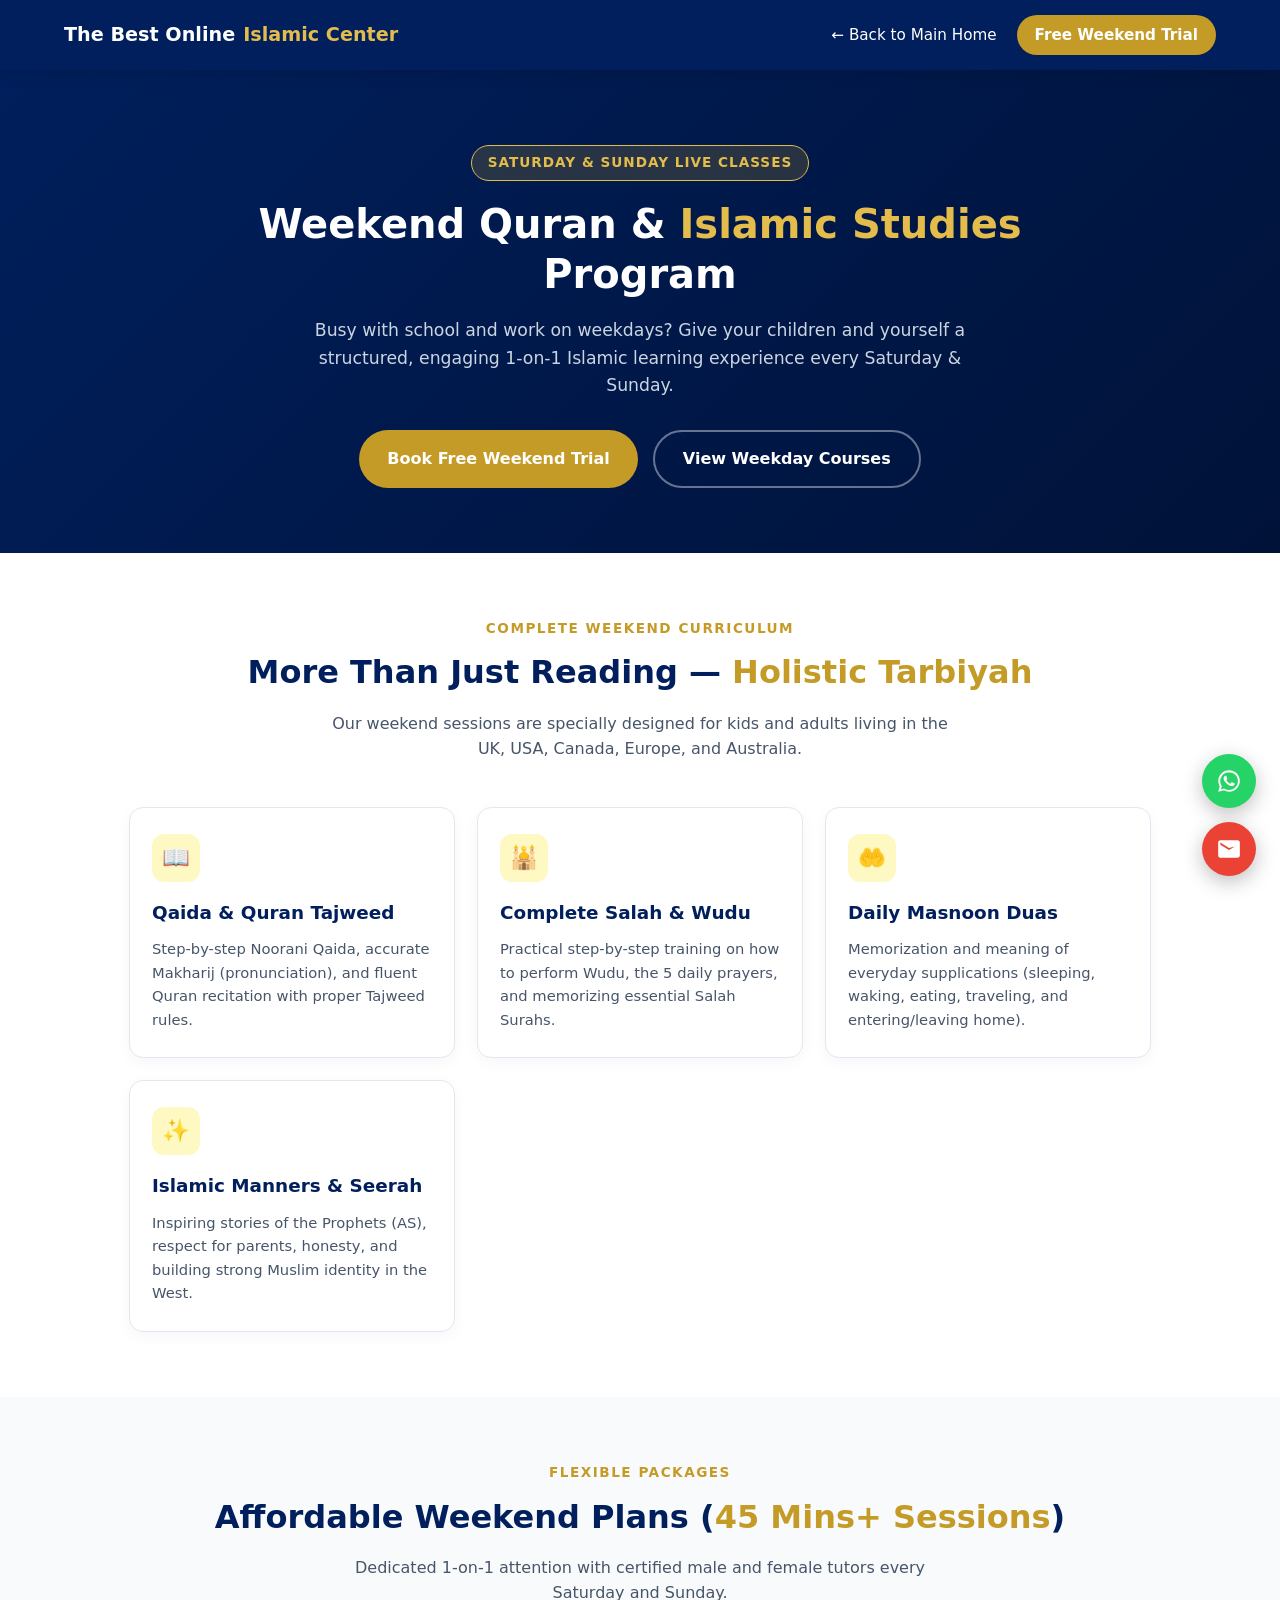
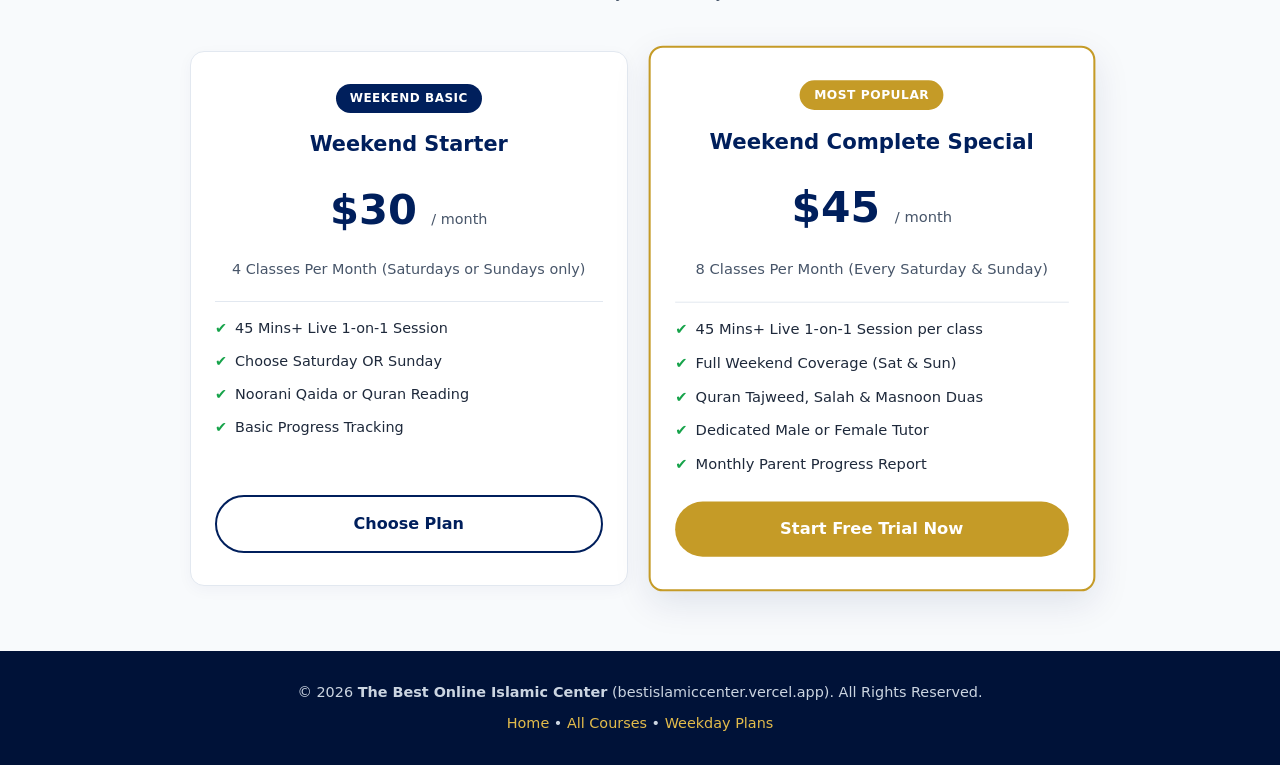
==== commit 5e87ff82: "Update index.html" ====
--- a/weekend/index.html
+++ b/weekend/index.html
@@ -13,8 +13,8 @@
   <meta property="og:url" content="https://bestislamiccenter.vercel.app/weekend" />
   <meta property="og:type" content="website" />
 
-  <!-- External CSS Link -->
-  <link rel="stylesheet" href="weekend.css" />
+  <!-- Corrected CSS Link Matching GitHub File Name -->
+  <link rel="stylesheet" href="Style.css" />
 </head>
 <body>
 
@@ -141,7 +141,7 @@
     </a>
   </div>
 
-  <!-- External JavaScript Link -->
-  <script src="weekend.js"></script>
+  <!-- Corrected JS Link Matching GitHub File Name -->
+  <script src="Script.js"></script>
 </body>
 </html>
--- a/weekend/Style.css
+++ b/weekend/Style.css
@@ -0,0 +1,462 @@
+:root {
+  --primary: #001f5c;
+  --primary-light: #0a368a;
+  --gold: #c59b27;
+  --gold-light: #e3bc4b;
+  --bg-light: #f8fafc;
+  --text-dark: #1e293b;
+  --text-muted: #475569;
+  --border: #e2e8f0;
+  --radius: 14px;
+}
+
+* {
+  box-sizing: border-box;
+  margin: 0;
+  padding: 0;
+  font-family: 'Segoe UI', system-ui, -apple-system, sans-serif;
+}
+
+body {
+  color: var(--text-dark);
+  background: #ffffff;
+  line-height: 1.6;
+  overflow-x: hidden;
+}
+
+a {
+  text-decoration: none;
+  color: inherit;
+}
+
+/* Smooth Scroll Reveal States */
+.reveal {
+  opacity: 0;
+  transform: translateY(25px);
+  transition: opacity 0.75s cubic-bezier(0.16, 1, 0.3, 1), transform 0.75s cubic-bezier(0.16, 1, 0.3, 1);
+}
+
+.reveal.active {
+  opacity: 1;
+  transform: translateY(0);
+}
+
+/* Navbar */
+.navbar {
+  background: var(--primary);
+  color: #fff;
+  padding: 15px 5%;
+  display: flex;
+  justify-content: space-between;
+  align-items: center;
+  position: sticky;
+  top: 0;
+  z-index: 1000;
+  box-shadow: 0 4px 15px rgba(0, 0, 0, 0.1);
+}
+
+.logo {
+  font-size: 1.2rem;
+  font-weight: 700;
+  color: #fff;
+  display: flex;
+  align-items: center;
+  gap: 8px;
+}
+
+.logo span {
+  color: var(--gold-light);
+}
+
+.nav-links {
+  display: flex;
+  gap: 20px;
+  align-items: center;
+}
+
+.nav-links a {
+  font-size: 0.95rem;
+  font-weight: 500;
+  transition: color 0.2s;
+}
+
+.nav-links a:hover {
+  color: var(--gold-light);
+}
+
+.nav-btn {
+  background: var(--gold);
+  color: #fff !important;
+  padding: 8px 18px;
+  border-radius: 50px;
+  font-weight: 600 !important;
+  transition: transform 0.2s ease, background 0.2s ease;
+}
+
+.nav-btn:hover {
+  background: var(--gold-light);
+  transform: translateY(-2px);
+}
+
+/* Hero Section */
+.weekend-hero {
+  background: linear-gradient(135deg, var(--primary) 0%, #001238 100%);
+  color: #fff;
+  padding: 75px 5% 65px;
+  text-align: center;
+}
+
+.badge {
+  display: inline-block;
+  background: rgba(197, 155, 39, 0.2);
+  border: 1px solid var(--gold-light);
+  color: var(--gold-light);
+  padding: 6px 16px;
+  border-radius: 50px;
+  font-size: 0.85rem;
+  font-weight: 600;
+  letter-spacing: 1px;
+  margin-bottom: 18px;
+}
+
+.weekend-hero h1 {
+  font-size: 2.5rem;
+  max-width: 800px;
+  margin: 0 auto 18px;
+  line-height: 1.25;
+}
+
+.weekend-hero h1 em {
+  color: var(--gold-light);
+  font-style: normal;
+}
+
+.weekend-hero p {
+  max-width: 680px;
+  margin: 0 auto 30px;
+  color: #cbd5e1;
+  font-size: 1.08rem;
+}
+
+.hero-btns {
+  display: flex;
+  gap: 15px;
+  justify-content: center;
+  flex-wrap: wrap;
+}
+
+.btn {
+  padding: 14px 28px;
+  border-radius: 50px;
+  font-weight: 600;
+  font-size: 1rem;
+  display: inline-flex;
+  align-items: center;
+  justify-content: center;
+  gap: 8px;
+  transition: transform 0.25s ease, box-shadow 0.25s ease, background 0.25s ease;
+  cursor: pointer;
+}
+
+.btn-gold {
+  background: var(--gold);
+  color: #fff;
+}
+
+.btn-gold:hover {
+  background: var(--gold-light);
+  transform: translateY(-3px);
+  box-shadow: 0 10px 25px rgba(197, 155, 39, 0.3);
+}
+
+.btn-outline {
+  border: 2px solid rgba(255, 255, 255, 0.4);
+  color: #fff;
+}
+
+.btn-outline:hover {
+  border-color: #fff;
+  background: rgba(255, 255, 255, 0.1);
+  transform: translateY(-3px);
+}
+
+.btn-outline-primary {
+  border: 2px solid var(--primary);
+  color: var(--primary);
+  width: 100%;
+}
+
+.btn-outline-primary:hover {
+  background: var(--primary);
+  color: #fff;
+  transform: translateY(-3px);
+}
+
+.btn-full {
+  width: 100%;
+}
+
+/* Sections */
+.section {
+  padding: 65px 5%;
+  max-width: 1150px;
+  margin: 0 auto;
+}
+
+.heading {
+  text-align: center;
+  margin-bottom: 45px;
+}
+
+.eyebrow {
+  color: var(--gold);
+  font-weight: 700;
+  font-size: 0.85rem;
+  letter-spacing: 1.5px;
+  text-transform: uppercase;
+  margin-bottom: 8px;
+}
+
+.heading h2 {
+  font-size: 2rem;
+  color: var(--primary);
+  margin-bottom: 12px;
+}
+
+.heading h2 em {
+  color: var(--gold);
+  font-style: normal;
+}
+
+.heading p {
+  color: var(--text-muted);
+  max-width: 620px;
+  margin: 0 auto;
+}
+
+/* Curriculum Cards */
+.grid-4 {
+  display: grid;
+  grid-template-columns: repeat(auto-fit, minmax(240px, 1fr));
+  gap: 22px;
+}
+
+.card {
+  background: #ffffff;
+  border: 1px solid var(--border);
+  border-radius: var(--radius);
+  padding: 26px 22px;
+  box-shadow: 0 4px 15px rgba(0, 31, 92, 0.04);
+  transition: transform 0.3s ease, box-shadow 0.3s ease, border-color 0.3s ease;
+}
+
+.card:hover {
+  transform: translateY(-8px);
+  box-shadow: 0 15px 35px rgba(0, 31, 92, 0.12);
+  border-color: var(--gold);
+}
+
+.card-icon {
+  width: 48px;
+  height: 48px;
+  background: #fef9c3;
+  color: var(--gold);
+  border-radius: 12px;
+  display: flex;
+  align-items: center;
+  justify-content: center;
+  font-size: 1.4rem;
+  font-weight: bold;
+  margin-bottom: 16px;
+}
+
+.card h3 {
+  color: var(--primary);
+  font-size: 1.15rem;
+  margin-bottom: 10px;
+}
+
+.card p {
+  color: var(--text-muted);
+  font-size: 0.92rem;
+}
+
+/* Pricing Section */
+.bg-soft {
+  background: var(--bg-light);
+}
+
+.pricing-grid {
+  display: grid;
+  grid-template-columns: repeat(auto-fit, minmax(280px, 1fr));
+  gap: 25px;
+  max-width: 900px;
+  margin: 0 auto;
+}
+
+.price-card {
+  background: #ffffff;
+  border: 1px solid var(--border);
+  border-radius: var(--radius);
+  padding: 32px 24px;
+  text-align: center;
+  position: relative;
+  box-shadow: 0 4px 15px rgba(0, 31, 92, 0.04);
+  transition: transform 0.3s ease, box-shadow 0.3s ease, border-color 0.3s ease;
+  display: flex;
+  flex-direction: column;
+  justify-content: space-between;
+}
+
+.price-card.popular {
+  border: 2px solid var(--gold);
+  box-shadow: 0 12px 35px rgba(0, 31, 92, 0.1);
+  transform: scale(1.02);
+}
+
+.price-card:hover {
+  transform: translateY(-8px);
+  box-shadow: 0 15px 35px rgba(0, 31, 92, 0.12);
+  border-color: var(--gold);
+}
+
+.price-card.popular:hover {
+  transform: scale(1.02) translateY(-8px);
+}
+
+.tag {
+  background: var(--gold);
+  color: #fff;
+  padding: 5px 14px;
+  border-radius: 50px;
+  font-size: 0.75rem;
+  font-weight: 700;
+  letter-spacing: 0.5px;
+  display: inline-block;
+  margin-bottom: 15px;
+}
+
+.tag-primary {
+  background: var(--primary);
+}
+
+.price-card h3 {
+  font-size: 1.3rem;
+  color: var(--primary);
+  margin-bottom: 5px;
+}
+
+.price-amount {
+  font-size: 2.6rem;
+  font-weight: 800;
+  color: var(--primary);
+  margin: 15px 0;
+}
+
+.price-amount small {
+  font-size: 0.9rem;
+  font-weight: 400;
+  color: var(--text-muted);
+}
+
+.price-card p {
+  font-size: 0.9rem;
+  color: var(--text-muted);
+  margin-bottom: 20px;
+}
+
+.price-features {
+  list-style: none;
+  text-align: left;
+  margin-bottom: 25px;
+  border-top: 1px solid var(--border);
+  padding-top: 15px;
+}
+
+.price-features li {
+  font-size: 0.9rem;
+  margin-bottom: 10px;
+  display: flex;
+  align-items: center;
+  gap: 8px;
+  color: var(--text-dark);
+}
+
+.price-features li span {
+  color: #16a34a;
+  font-weight: bold;
+}
+
+/* Footer */
+footer {
+  background: #001238;
+  color: #cbd5e1;
+  text-align: center;
+  padding: 30px 5%;
+  font-size: 0.9rem;
+}
+
+footer a {
+  color: var(--gold-light);
+}
+
+.footer-links {
+  margin-top: 8px;
+}
+
+/* Floating Action Buttons */
+.floating-buttons {
+  position: fixed;
+  bottom: 24px;
+  right: 24px;
+  display: flex;
+  flex-direction: column;
+  gap: 14px;
+  z-index: 999;
+}
+
+.float-btn {
+  width: 54px;
+  height: 54px;
+  border-radius: 50%;
+  display: flex;
+  align-items: center;
+  justify-content: center;
+  color: #fff;
+  box-shadow: 0 6px 20px rgba(0, 0, 0, 0.25);
+  transition: transform 0.25s cubic-bezier(0.175, 0.885, 0.32, 1.275), box-shadow 0.25s ease;
+}
+
+.float-btn svg {
+  width: 26px;
+  height: 26px;
+  fill: currentColor;
+}
+
+.float-btn:hover {
+  transform: scale(1.12);
+  box-shadow: 0 10px 30px rgba(0, 0, 0, 0.35);
+}
+
+.wa-btn {
+  background: #25d366;
+}
+
+.email-btn {
+  background: #ea4335;
+}
+
+@media (max-width: 768px) {
+  .weekend-hero h1 {
+    font-size: 1.9rem;
+  }
+  .nav-links a:not(.nav-btn) {
+    display: none;
+  }
+  .price-card.popular {
+    transform: none;
+  }
+  .price-card.popular:hover {
+    transform: translateY(-8px);
+  }
+}
